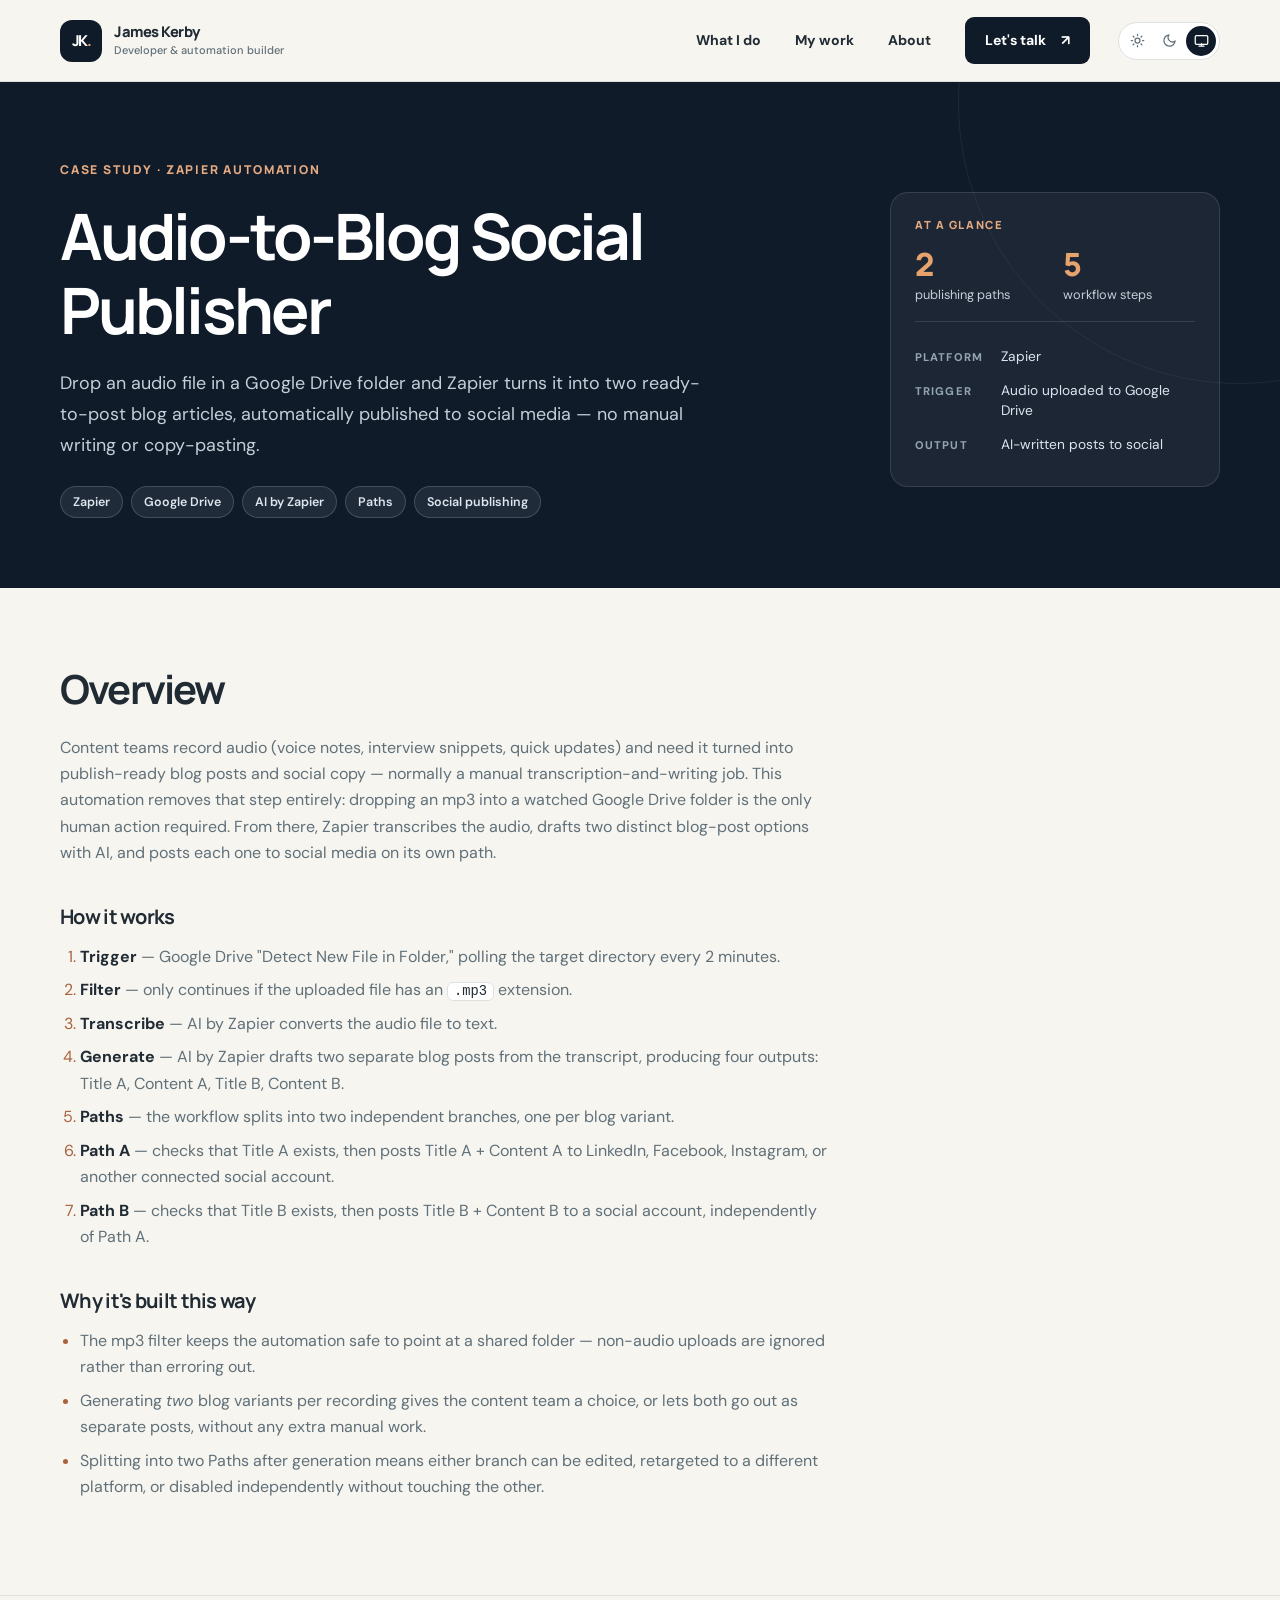
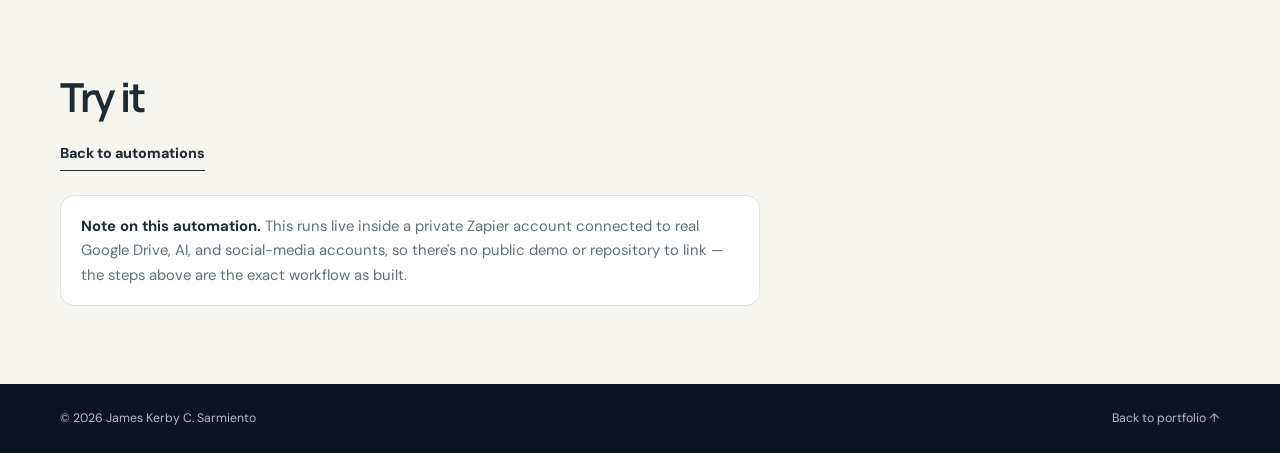
==== projects/auto-audioblog.html @ eb020fe8 "Add trust signals, workflow chains, and switchable dashboard layout Hero gets an availability badge," ====
<!DOCTYPE html>
<html lang="en">
<head>
<meta charset="UTF-8">
<script>(function(){try{var t=localStorage.getItem('portfolio-theme');if(t!=='light'&&t!=='dark')t='system';document.documentElement.setAttribute('data-theme',t);}catch(e){document.documentElement.setAttribute('data-theme','system');}})();</script>
<meta name="theme-color" content="#101b2a">
<meta name="viewport" content="width=device-width, initial-scale=1">
<title>Audio-to-Blog Social Publisher — Case Study — James Kerby C. Sarmiento</title>
<meta name="description" content="A Zapier automation that transcribes an uploaded audio file, generates two AI blog posts, and auto-publishes each to social media.">
<link rel="icon" href="../assets/img/favicon.svg" type="image/svg+xml">
<link rel="preconnect" href="https://fonts.googleapis.com">
<link href="https://fonts.googleapis.com/css2?family=DM+Sans:wght@400;500;600;700&family=Manrope:wght@400;500;600;700;800&display=swap" rel="stylesheet">
<link rel="stylesheet" href="../css/home.css">
<link rel="stylesheet" href="../css/case-study.css">
<script src="../js/portfolio.js" defer></script>
</head>
<body class="case-study">

<a class="skip-link" href="#main">Skip to content</a>
<header class="site-header">
  <div class="container header-inner">
    <a class="brand" href="../index.html" aria-label="James Kerby Sarmiento, home"><span class="brand-mark">JK<span>.</span></span><span class="brand-name">James Kerby<small>Developer &amp; automation builder</small></span></a>
    <nav class="nav" id="nav" aria-label="Main navigation">
      <a href="../index.html#services">What I do</a><a href="../index.html#projects">My work</a><a href="../index.html#about">About</a>
      <a class="nav-cta" href="../index.html#contact">Let's talk <span aria-hidden="true">↗</span></a>
    </nav>
    <div class="theme-switch" role="group" aria-label="Color theme">
      <button type="button" class="theme-switch-btn" data-theme-btn="light" aria-pressed="false" aria-label="Light theme" title="Light"><svg viewBox="0 0 24 24" fill="none" stroke="currentColor" stroke-width="2" stroke-linecap="round"><circle cx="12" cy="12" r="4"/><path d="M12 2v2M12 20v2M4.93 4.93l1.41 1.41M17.66 17.66l1.41 1.41M2 12h2M20 12h2M4.93 19.07l1.41-1.41M17.66 6.34l1.41-1.41"/></svg></button>
      <button type="button" class="theme-switch-btn" data-theme-btn="dark" aria-pressed="false" aria-label="Dark theme" title="Dark"><svg viewBox="0 0 24 24" fill="none" stroke="currentColor" stroke-width="2" stroke-linecap="round" stroke-linejoin="round"><path d="M21 12.79A9 9 0 1 1 11.21 3 7 7 0 0 0 21 12.79z"/></svg></button>
      <button type="button" class="theme-switch-btn" data-theme-btn="system" aria-pressed="true" aria-label="Match system theme" title="System"><svg viewBox="0 0 24 24" fill="none" stroke="currentColor" stroke-width="2" stroke-linecap="round" stroke-linejoin="round"><rect x="2" y="4" width="20" height="14" rx="2"/><path d="M8 21h8M12 17v4"/></svg></button>
    </div>
    <button class="nav-toggle" type="button" aria-label="Open menu" aria-expanded="false" aria-controls="nav"><span></span><span></span><span></span></button>
  </div>
</header>

<main id="main">

  <div class="casestudy-band">
    <div class="container band-grid">
      <div class="band-copy">
        <p class="eyebrow">Case study · Zapier automation</p>
        <h1>Audio-to-Blog Social Publisher</h1>
        <p class="lead">Drop an audio file in a Google Drive folder and Zapier turns it into two ready-to-post blog articles, automatically published to social media — no manual writing or copy-pasting.</p>
        <div class="chip-row">
          <span class="chip">Zapier</span><span class="chip">Google Drive</span>
          <span class="chip">AI by Zapier</span><span class="chip">Paths</span>
          <span class="chip">Social publishing</span>
        </div>
      </div>
      <aside class="glance" aria-label="At a glance"><p class="glance-label">At a glance</p><dl class="glance-stats"><div><dt>2</dt><dd>publishing paths</dd></div><div><dt>5</dt><dd>workflow steps</dd></div></dl><ul class="glance-rows"><li><span>Platform</span>Zapier</li><li><span>Trigger</span>Audio uploaded to Google Drive</li><li><span>Output</span>AI-written posts to social</li></ul></aside>
    </div>
  </div>

  <section class="section">
    <div class="container prose" data-reveal>
      <h2>Overview</h2>
      <p>
        Content teams record audio (voice notes, interview snippets, quick
        updates) and need it turned into publish-ready blog posts and social
        copy — normally a manual transcription-and-writing job. This
        automation removes that step entirely: dropping an mp3 into a
        watched Google Drive folder is the only human action required. From
        there, Zapier transcribes the audio, drafts two distinct blog-post
        options with AI, and posts each one to social media on its own path.
      </p>

      <h3>How it works</h3>
      <ol>
        <li><strong>Trigger</strong> — Google Drive "Detect New File in Folder," polling the target directory every 2 minutes.</li>
        <li><strong>Filter</strong> — only continues if the uploaded file has an <code>.mp3</code> extension.</li>
        <li><strong>Transcribe</strong> — AI by Zapier converts the audio file to text.</li>
        <li><strong>Generate</strong> — AI by Zapier drafts two separate blog posts from the transcript, producing four outputs: Title&nbsp;A, Content&nbsp;A, Title&nbsp;B, Content&nbsp;B.</li>
        <li><strong>Paths</strong> — the workflow splits into two independent branches, one per blog variant.</li>
        <li><strong>Path A</strong> — checks that Title&nbsp;A exists, then posts Title&nbsp;A + Content&nbsp;A to LinkedIn, Facebook, Instagram, or another connected social account.</li>
        <li><strong>Path B</strong> — checks that Title&nbsp;B exists, then posts Title&nbsp;B + Content&nbsp;B to a social account, independently of Path A.</li>
      </ol>

      <h3>Why it's built this way</h3>
      <ul>
        <li>The mp3 filter keeps the automation safe to point at a shared folder — non-audio uploads are ignored rather than erroring out.</li>
        <li>Generating <em>two</em> blog variants per recording gives the content team a choice, or lets both go out as separate posts, without any extra manual work.</li>
        <li>Splitting into two Paths after generation means either branch can be edited, retargeted to a different platform, or disabled independently without touching the other.</li>
      </ul>
    </div>
  </section>

  <section class="section">
    <div class="container prose" data-reveal>
      <h2>Try it</h2>
      <div class="btn-row">
        <a class="text-link" href="../index.html#automations">Back to automations</a>
      </div>
      <div class="note note--plain">
        <strong>Note on this automation.</strong> This runs live inside a private
        Zapier account connected to real Google Drive, AI, and social-media
        accounts, so there's no public demo or repository to link — the steps
        above are the exact workflow as built.
      </div>
    </div>
  </section>

</main>

<footer class="site-footer"><div class="container footer-inner"><span>© <span id="year">2026</span> James Kerby C. Sarmiento</span><a href="../index.html">Back to portfolio ↑</a></div></footer>

</body>
</html>
---- css/home.css ----
:root{--navy:#101b2a;--navy2:#1b3046;--orange:#e7a36d;--orange2:#f2b688;--radius:18px;--max:1160px;
--bg:#f7f5f0;--surface:#fff;--surface-2:#fbfaf7;--band:#eeeae3;--text:#202b34;--muted:#607078;--proof:#364957;--line:#dde1df;--line-2:#d0d4d1;--accent-ink:#a8623e;--icon-bg:#f5e5d7;--media-bg:#e8ecee;
--header-bg:rgba(247,245,240,.96);--header-line:rgba(16,27,42,.1);--mark-bg:var(--navy);--cta-bg:var(--navy);--cta-fg:#fff;--cta-hover:var(--navy2);
--hero-bg:var(--navy);--contact-bg:var(--navy);--footer-bg:#0b1521;--frame-bg:#f9f8f5;--frame-text:#52616a;--frame-link:#243242;--shadow:rgba(13,30,46,.025)}
:root[data-theme="dark"]{--bg:#0d1621;--surface:#152130;--surface-2:#131e2c;--band:#101a27;--text:#e5eaee;--muted:#9aa8b3;--proof:#c2ccd4;--line:#243345;--line-2:#2c3c4e;--accent-ink:#e7a36d;--icon-bg:rgba(231,163,109,.14);--media-bg:#1c2a3a;
--header-bg:rgba(13,22,33,.92);--header-line:rgba(255,255,255,.08);--mark-bg:#1f3149;--cta-bg:var(--orange);--cta-fg:#162131;--cta-hover:var(--orange2);
--hero-bg:#0a121c;--contact-bg:#0a121c;--footer-bg:#060c14;--frame-bg:#152130;--frame-text:#9aa8b3;--frame-link:#e5eaee;--shadow:rgba(0,0,0,.2)}
@media(prefers-color-scheme:dark){:root[data-theme="system"]{--bg:#0d1621;--surface:#152130;--surface-2:#131e2c;--band:#101a27;--text:#e5eaee;--muted:#9aa8b3;--proof:#c2ccd4;--line:#243345;--line-2:#2c3c4e;--accent-ink:#e7a36d;--icon-bg:rgba(231,163,109,.14);--media-bg:#1c2a3a;
--header-bg:rgba(13,22,33,.92);--header-line:rgba(255,255,255,.08);--mark-bg:#1f3149;--cta-bg:var(--orange);--cta-fg:#162131;--cta-hover:var(--orange2);
--hero-bg:#0a121c;--contact-bg:#0a121c;--footer-bg:#060c14;--frame-bg:#152130;--frame-text:#9aa8b3;--frame-link:#e5eaee;--shadow:rgba(0,0,0,.2)}}
*{box-sizing:border-box}html{scroll-behavior:smooth}body{margin:0;color:var(--text);background:var(--bg);font:16px/1.65 "DM Sans",system-ui,sans-serif}a{color:inherit;text-decoration:none}img{display:block;max-width:100%}button{font:inherit}h1,h2,h3,p{margin-top:0}h1,h2,h3{font-family:Manrope,system-ui,sans-serif;line-height:1.16;letter-spacing:-.045em}h2{font-size:clamp(2.1rem,4vw,3.45rem);margin-bottom:0}h3{font-size:1.35rem;letter-spacing:-.035em}a:focus-visible,button:focus-visible{outline:3px solid var(--orange);outline-offset:4px}.container{width:min(calc(100% - 48px),var(--max));margin-inline:auto}.skip-link{position:absolute;left:12px;top:-70px;background:#fff;color:#101b2a;padding:10px;z-index:100}.skip-link:focus{top:12px}.section{padding:110px 0;scroll-margin-top:100px}.eyebrow{color:var(--accent-ink);font-size:.76rem;font-weight:800;letter-spacing:.15em;text-transform:uppercase;margin-bottom:19px;font-family:Manrope,sans-serif}
.site-header{height:82px;position:sticky;top:0;z-index:20;background:var(--header-bg);border-bottom:1px solid var(--header-line);backdrop-filter:blur(14px)}.header-inner{height:100%;display:flex;align-items:center;gap:28px}.brand{display:flex;align-items:center;gap:12px;min-width:0;margin-right:auto}.brand-mark{flex:none;width:42px;height:42px;border-radius:12px;background:var(--mark-bg);color:#fff;display:flex;align-items:center;justify-content:center;font:800 15px Manrope,sans-serif;letter-spacing:-.09em;white-space:nowrap}.brand-mark span{color:var(--orange)}.brand-name{font:800 .92rem/1.15 Manrope,sans-serif;letter-spacing:-.03em}.brand-name small{display:block;color:var(--muted);font:500 .69rem/1.5 "DM Sans",sans-serif;letter-spacing:0;margin-top:2px}.nav{display:flex;align-items:center;gap:34px}.nav>a{font-size:.88rem;font-weight:700}.nav>a:not(.nav-cta):hover,.nav>a[aria-current="true"]:not(.nav-cta){color:var(--accent-ink)}.nav-cta{background:var(--cta-bg);color:var(--cta-fg);padding:12px 20px;border-radius:9px}.nav-cta:hover{background:var(--cta-hover)}.nav-cta span{margin-left:12px}.nav-toggle{display:none;background:none;border:0;padding:10px;cursor:pointer}.nav-toggle span{display:block;width:23px;height:2px;background:var(--text);margin:5px 0;border-radius:5px}
.theme-switch,.layout-switch{flex:none;display:inline-flex;gap:2px;padding:3px;border:1px solid var(--line);border-radius:999px;background:var(--surface)}.theme-switch-btn,.layout-switch-btn{display:grid;place-items:center;width:30px;height:30px;border:0;border-radius:999px;background:transparent;color:var(--muted);cursor:pointer;transition:background .16s,color .16s}.theme-switch-btn svg,.layout-switch-btn svg{width:15px;height:15px}.theme-switch-btn:hover,.layout-switch-btn:hover{color:var(--text)}.theme-switch-btn[aria-pressed="true"],.layout-switch-btn[aria-pressed="true"]{background:var(--cta-bg);color:var(--cta-fg)}.header-inner .layout-switch{margin-left:-18px}
.visually-hidden{position:absolute!important;width:1px;height:1px;padding:0;margin:-1px;overflow:hidden;clip:rect(0,0,0,0);white-space:nowrap;border:0}
.hero{background:var(--hero-bg);color:#fff;overflow:hidden;scroll-margin-top:82px;position:relative}.hero:before{content:"";position:absolute;width:650px;height:650px;border:1px solid rgba(255,255,255,.06);border-radius:50%;right:-300px;top:-260px;pointer-events:none}.hero-grid{display:grid;grid-template-columns:1.04fr .96fr;gap:7%;align-items:center;min-height:620px;padding-block:82px 72px}.hero .eyebrow{color:#e5aa80}.eyebrow-dot,.live-dot{display:inline-block;width:8px;height:8px;border-radius:50%;background:var(--orange);margin-right:9px}.hero h1{font-size:clamp(2.8rem,5.2vw,5.1rem);max-width:690px;margin-bottom:26px}.hero h1 em{font-style:normal;color:var(--orange)}.hero-lead{color:#c4cfd7;font-size:1.12rem;max-width:550px;line-height:1.75}.hero-actions{display:flex;align-items:center;gap:26px;flex-wrap:wrap;margin:30px 0 24px}.button{display:inline-flex;align-items:center;justify-content:center;gap:22px;padding:14px 20px;border-radius:9px;font-weight:800;font-size:.9rem;line-height:1.3;font-family:Manrope,sans-serif;transition:transform .2s,background .2s}.button:hover{transform:translateY(-2px)}.button-primary{background:var(--orange);color:#162131}.button-primary:hover{background:var(--orange2)}.button-dark{background:var(--cta-bg);color:var(--cta-fg)}.button-dark:hover{background:var(--cta-hover)}.text-link{display:inline-flex;align-items:center;gap:10px;font-weight:800;font-size:.9rem;border-bottom:1px solid currentColor;padding-bottom:4px}.text-link:hover{color:var(--accent-ink)}.text-link-light{color:#fff}.text-link-light:hover{color:var(--orange)}.hero-note{font-size:.78rem;color:#aebbc6;margin-bottom:0}.hero-visual{position:relative;transform:rotate(1deg);background:var(--frame-bg);padding:13px;border-radius:20px;box-shadow:0 40px 75px rgba(0,0,0,.26)}.visual-label{color:var(--frame-text);font-size:.78rem;font-weight:700;padding:9px 10px 17px}.live-dot{background:#4ba387;margin-right:6px}.preview-frame{border-radius:10px;overflow:hidden;aspect-ratio:1.52;background:var(--media-bg)}.preview-frame img{width:100%;height:100%;object-fit:cover}.preview-link{color:var(--frame-link);display:flex;justify-content:space-between;align-items:center;font-size:.83rem;font-weight:800;padding:16px 10px 5px}.preview-link:hover{color:var(--accent-ink)}.hero-bottom{border-top:1px solid rgba(255,255,255,.12);display:flex;justify-content:space-between;padding-block:18px 22px;color:#aab8c4;font-size:.76rem}
.section-heading{display:flex;justify-content:space-between;align-items:end;gap:45px;margin-bottom:42px}.section-heading h2{max-width:630px}.section-heading>p{max-width:360px;color:var(--muted);margin:0}.service-grid{display:grid;grid-template-columns:repeat(3,1fr);gap:17px}.service-card{background:var(--surface);border:1px solid var(--line);border-radius:var(--radius);padding:35px 30px;display:flex;flex-direction:column;min-height:315px;box-shadow:0 14px 28px var(--shadow)}.service-icon{width:46px;height:46px;background:var(--icon-bg);color:var(--accent-ink);border-radius:11px;display:grid;place-items:center;font-size:1.6rem;line-height:1;margin-bottom:30px}.service-card h3{margin-bottom:13px}.service-card p{color:var(--muted);font-size:.94rem;margin-bottom:30px}.service-card a{font-weight:800;font-size:.84rem;margin-top:auto}.service-card a:hover{color:var(--accent-ink)}.service-card a span{margin-left:10px}
.work-section{background:var(--surface)}.project-grid{display:grid;grid-template-columns:repeat(2,1fr);gap:24px}.project-card{background:var(--surface-2);border:1px solid var(--line);border-radius:var(--radius);overflow:hidden}.project-image{display:block;height:265px;background:var(--media-bg);overflow:hidden}.project-image img{width:100%;height:100%;object-fit:cover;transition:transform .3s}.project-image:hover img{transform:scale(1.025)}.project-content{padding:30px}.project-type{font-size:.7rem;letter-spacing:.13em;font-weight:800;color:var(--accent-ink)}.project-card h3{font-size:1.75rem;margin:10px 0 13px}.project-card p{color:var(--muted);font-size:.96rem}.project-card .project-proof{border-top:1px solid var(--line);padding-top:17px;color:var(--proof);margin-bottom:25px}.project-actions{display:flex;align-items:center;gap:23px;flex-wrap:wrap}.work-disclosure{color:var(--muted);font-size:.78rem;max-width:760px;margin:25px 0 0}
.automation-section{background:var(--band)}.automation-layout{display:grid;grid-template-columns:.85fr 1.15fr;gap:10%}.automation-intro>p:not(.eyebrow){color:var(--muted);max-width:410px;margin:22px 0}.automation-list{border-top:1px solid var(--line-2)}.automation-list a{display:grid;grid-template-columns:42px 1fr 20px;gap:15px;align-items:start;border-bottom:1px solid var(--line-2);padding:27px 2px;transition:padding .2s}.automation-list a:hover{padding-left:9px}.automation-number{font-size:.74rem;color:var(--accent-ink);font-weight:800;padding-top:5px}.automation-list strong{display:block;font:800 1.12rem Manrope,sans-serif}.automation-list small{display:block;color:var(--muted);font-size:.87rem;margin-top:4px}
.about-grid{display:grid;grid-template-columns:360px 1fr;align-items:center;gap:11%}.about-photo{border-radius:var(--radius);height:405px;overflow:hidden;background:var(--media-bg)}.about-photo img{width:100%;height:100%;object-fit:cover}.about-copy h2{margin-bottom:25px}.about-copy>p:not(.eyebrow){max-width:600px;color:var(--muted)}.about-links{display:flex;gap:23px;flex-wrap:wrap;margin-top:28px}
.contact-section{background:var(--contact-bg);color:#fff;padding:95px 0;scroll-margin-top:82px}.contact-grid{display:grid;grid-template-columns:1fr 435px;gap:11%;align-items:center}.contact-section .eyebrow{color:var(--orange)}.contact-section h2{font-size:clamp(2.2rem,4vw,3.55rem)}.contact-grid>div>p:not(.eyebrow){color:#c4cfd7;max-width:490px;margin-top:23px}.contact-card{border-radius:var(--radius);background:var(--surface);color:var(--text);padding:33px;display:flex;flex-direction:column;align-items:start}.contact-card-label{font-size:.7rem;color:var(--accent-ink);letter-spacing:.12em;font-weight:800;margin-bottom:21px}.contact-email{font-size:.85rem;color:var(--muted);word-break:break-word;margin-top:16px;text-decoration:underline;text-underline-offset:3px}.contact-card>p{font-size:.86rem;color:var(--muted);margin:25px 0 0}.contact-divider{height:1px;background:var(--line);width:100%;margin:24px 0}.contact-link{font-size:.88rem;font-weight:800}.contact-link:hover{color:var(--accent-ink)}.contact-link span{margin-left:8px}.site-footer{background:var(--footer-bg);color:#b1bdc7;padding:24px 0}.footer-inner{display:flex;justify-content:space-between;gap:20px;font-size:.77rem}.site-footer a:hover{color:#fff}
.availability{display:inline-flex;align-items:center;gap:8px;padding:6px 13px;border-radius:999px;font-size:.78rem;font-weight:700;line-height:1.3;margin:0 0 22px;background:rgba(75,163,135,.12);border:1px solid rgba(75,163,135,.35);color:var(--text)}.availability .live-dot{margin:0;flex:none}.hero .availability{color:#bfe8d8}.availability-sm{font-size:.72rem;padding:4px 10px;margin:0}
.hero-grid{padding-bottom:118px}.hero-stats{position:absolute;left:-30px;bottom:-62px;transform:rotate(-1deg);display:grid;grid-template-columns:repeat(3,auto);gap:26px;margin:0;padding:15px 22px;background:var(--surface);color:var(--text);border:1px solid var(--line);border-radius:14px;box-shadow:0 22px 40px rgba(0,0,0,.25)}.hero-stats dt{font:800 1.6rem/1 Manrope,sans-serif;color:var(--accent-ink);letter-spacing:-.04em}.hero-stats dd{margin:6px 0 0;font-size:.74rem;color:var(--muted);line-height:1.3}
.tag-row{display:flex;flex-wrap:wrap;gap:6px;list-style:none;padding:0;margin:0 0 18px}.tag{font-size:.72rem;font-weight:700;line-height:1.5;padding:3px 10px;border-radius:999px;background:var(--icon-bg);color:var(--accent-ink);border:1px solid color-mix(in srgb,var(--orange) 25%,transparent)}.project-card .project-proof strong{color:var(--accent-ink);font:800 1.05rem Manrope,sans-serif}
.flow{display:flex;flex-wrap:wrap;align-items:center;gap:8px 0;list-style:none;padding:0;margin:14px 0 12px}.flow li{font-size:.75rem;font-weight:700;line-height:1.4;padding:4px 10px;border-radius:7px;background:var(--surface);border:1px solid var(--line-2);color:var(--text)}.flow li+li{margin-left:24px;position:relative}.flow li+li:before{content:"→";position:absolute;left:-18px;color:var(--accent-ink)}.automation-list .tag-row{margin:0}
.overview-section{padding:64px 0 0}.tools-strip{display:flex;align-items:center;gap:22px;padding:14px 18px;border:1px solid var(--line);border-radius:var(--radius);background:var(--surface);margin-bottom:16px;box-shadow:0 14px 28px var(--shadow)}.tools-label{flex:none;font:800 .9rem/1.2 Manrope,sans-serif;letter-spacing:-.02em;padding-right:22px;border-right:1px solid var(--line)}.tools-label small{display:block;font-size:.64rem;letter-spacing:.14em;text-transform:uppercase;color:var(--accent-ink);margin-bottom:4px}.tools-list{display:flex;flex-wrap:wrap;gap:8px;list-style:none;margin:0;padding:0}.tools-list li{font-size:.8rem;font-weight:700;padding:5px 12px;border-radius:9px;background:var(--surface-2);border:1px solid var(--line)}
.bento{display:grid;grid-template-columns:repeat(3,1fr);gap:16px}.bento-tile{display:flex;flex-direction:column;gap:16px;min-width:0;padding:22px;background:var(--surface);border:1px solid var(--line);border-radius:var(--radius);box-shadow:0 14px 28px var(--shadow);transition:transform .2s,border-color .2s}.bento-tile:hover{transform:translateY(-2px);border-color:var(--line-2)}.bento-work{grid-column:span 2}.bento-head{display:flex;gap:13px;align-items:flex-start}.bento-icon{flex:none;width:38px;height:38px;border-radius:10px;background:var(--orange);color:#162131;display:grid;place-items:center;font-size:1.1rem;line-height:1}.bento-head strong{display:block;font:800 1.08rem Manrope,sans-serif;letter-spacing:-.03em}.bento-head small{display:block;color:var(--muted);font-size:.84rem;line-height:1.45;margin-top:2px}.bento-thumbs{display:grid;grid-template-columns:1fr 1fr;gap:10px}.bento-thumbs img{width:100%;aspect-ratio:1.6;object-fit:cover;border-radius:10px;border:1px solid var(--line);background:var(--media-bg)}.bento-meta{margin-top:auto;font-size:.82rem;font-weight:700;color:var(--muted)}.bento-meta b{color:var(--accent-ink);font:800 1.1rem Manrope,sans-serif;margin-right:3px}.bento .flow{margin:0}.bento .flow li{background:var(--surface-2)}.bento-list{list-style:none;counter-reset:b;padding:0;margin:0}.bento-list li{counter-increment:b;display:flex;gap:10px;padding:8px 0;border-top:1px solid var(--line);font-size:.86rem;font-weight:700}.bento-list li:before{content:"0" counter(b);color:var(--accent-ink);font-size:.72rem;padding-top:2px}.bento-person{margin-top:auto;display:flex;align-items:center;gap:12px}.bento-person img{width:56px;height:56px;border-radius:50%;object-fit:cover;background:var(--media-bg)}.bento-person strong{display:block;font:800 .95rem Manrope,sans-serif}.bento-person small{color:var(--muted);font-size:.8rem}.bento-contact-row{margin-top:auto;display:flex;flex-direction:column;align-items:flex-start;gap:14px}
.sidebar{display:none}.sidebar-profile{display:flex;flex-direction:column;align-items:center;text-align:center;gap:3px}.sidebar-profile img{width:88px;height:88px;border-radius:50%;object-fit:cover;background:var(--media-bg);margin-bottom:10px;border:3px solid var(--surface);box-shadow:0 8px 20px var(--shadow)}.sidebar-profile strong{font:800 1rem/1.25 Manrope,sans-serif;letter-spacing:-.03em}.sidebar-profile>span:not(.availability){font-size:.78rem;color:var(--muted)}.sidebar-profile .availability{margin-top:10px}.sidebar-social{display:flex;justify-content:center;gap:8px;margin:18px 0 14px;padding-bottom:18px;border-bottom:1px solid var(--line)}.sidebar-social a{width:36px;height:36px;display:grid;place-items:center;border-radius:50%;border:1px solid var(--line);background:var(--surface);color:var(--text);transition:color .16s}.sidebar-social a:hover{color:var(--accent-ink)}.sidebar-social svg{width:16px;height:16px}.sidebar-nav{display:flex;flex-direction:column;gap:2px}.sidebar-nav a{display:flex;align-items:center;gap:12px;padding:10px 12px;border-radius:10px;font-size:.9rem;font-weight:700;color:var(--muted);transition:background .16s,color .16s}.sidebar-nav svg{width:18px;height:18px;flex:none}.sidebar-nav a:hover{color:var(--text);background:var(--surface)}.sidebar-nav a[aria-current="true"]{background:var(--surface);color:var(--text);box-shadow:inset 3px 0 0 var(--orange)}.sidebar-foot{margin-top:auto;padding-top:18px;display:flex;justify-content:space-between;gap:8px;border-top:1px solid var(--line)}
@media(min-width:861px){:root[data-layout="dashboard"] .site-header{display:none}:root[data-layout="dashboard"] .sidebar{display:flex;flex-direction:column;position:fixed;inset:0 auto 0 0;width:272px;padding:28px 20px 20px;background:var(--bg);border-right:1px solid var(--line);overflow-y:auto;z-index:20}:root[data-layout="dashboard"] main,:root[data-layout="dashboard"] .site-footer{margin-left:272px}:root[data-layout="dashboard"] .container{width:min(calc(100% - 64px),var(--max))}
:root[data-layout="dashboard"] .hero{background:var(--bg);color:var(--text)}:root[data-layout="dashboard"] .hero:before,:root[data-layout="dashboard"] .hero-bottom{display:none}:root[data-layout="dashboard"] .hero-grid{grid-template-columns:1fr;gap:28px;min-height:0;padding-block:52px 0}:root[data-layout="dashboard"] .hero h1{font-size:clamp(2.4rem,4vw,3.7rem);max-width:820px;margin-bottom:18px}:root[data-layout="dashboard"] .hero .eyebrow{color:var(--accent-ink)}:root[data-layout="dashboard"] .hero .availability{color:var(--text)}:root[data-layout="dashboard"] .hero-lead{color:var(--muted);max-width:640px}:root[data-layout="dashboard"] .text-link-light{color:var(--text)}:root[data-layout="dashboard"] .text-link-light:hover{color:var(--accent-ink)}:root[data-layout="dashboard"] .hero-note{color:var(--muted)}:root[data-layout="dashboard"] .hero-actions{margin-bottom:16px}
:root[data-layout="dashboard"] .hero-visual{transform:none;background:none;padding:0;box-shadow:none;border-radius:0}:root[data-layout="dashboard"] .hero-visual>:not(.hero-stats){display:none}:root[data-layout="dashboard"] .hero-stats{position:static;transform:none;box-shadow:0 14px 28px var(--shadow);display:inline-grid}:root[data-layout="dashboard"] .overview-section{padding-top:36px}
:root[data-layout="dashboard"] .section,:root[data-layout="dashboard"] .hero,:root[data-layout="dashboard"] .contact-section{scroll-margin-top:24px}}
.calendly-block{margin-top:70px}.calendly-label{color:#c4cfd7;font-size:.95rem;margin-bottom:18px}.calendly-label strong{color:#fff;font-family:Manrope,sans-serif}.calendly-embed{border-radius:var(--radius);overflow:hidden;background:var(--surface)}
/* Calendly's data-resize reports a ~2px height here, so size the frame per breakpoint
   (tall enough that its stacked layout doesn't scroll inside the frame). */
.calendly-inline-widget{height:700px}
/* Calendly's free plan ignores colour params, so dark mode inverts the iframe
   (hue-rotate keeps its blue accents blue). */
.calendly-embed iframe{transition:filter .2s ease}:root[data-theme="dark"] .calendly-embed iframe{filter:invert(.9) hue-rotate(180deg)}@media(prefers-color-scheme:dark){:root[data-theme="system"] .calendly-embed iframe{filter:invert(.9) hue-rotate(180deg)}}
@media(max-width:1110px){.calendly-inline-widget{height:940px}}
@media(max-width:940px){.bento{grid-template-columns:repeat(2,1fr)}.nav{gap:20px}.hero-grid{gap:5%}.hero h1{font-size:clamp(2.6rem,5vw,4rem)}.about-grid{grid-template-columns:280px 1fr;gap:7%}.contact-grid{grid-template-columns:1fr 380px;gap:6%}}
@media(max-width:860px){.layout-switch{display:none}.header-inner{gap:14px}.site-header{height:70px}.nav-toggle{display:block}.nav{position:absolute;top:70px;left:0;right:0;background:var(--bg);padding:14px 24px 24px;flex-direction:column;align-items:stretch;gap:0;box-shadow:0 18px 25px rgba(0,0,0,.12);display:none}.nav.open{display:flex}.nav>a{padding:12px 0}.nav .nav-cta{text-align:center;margin-top:9px}.hero,.contact-section{scroll-margin-top:70px}.section{scroll-margin-top:70px}}
@media(max-width:760px){.hero-stats{position:static;transform:none;box-shadow:none;margin-top:10px;gap:18px}.bento{grid-template-columns:1fr}.bento-work{grid-column:auto}.tools-strip{flex-direction:column;align-items:flex-start;gap:12px}.tools-label{padding:0;border:0}.overview-section{padding-top:48px}.hero-grid,.automation-layout,.about-grid,.contact-grid{grid-template-columns:1fr}.hero-grid{padding:72px 0 55px;gap:44px}.hero-visual{max-width:570px}.hero h1{font-size:clamp(2.8rem,9vw,4.5rem)}.section{padding:75px 0}.section-heading{display:block}.section-heading>p{margin-top:18px}.service-grid{grid-template-columns:1fr}.service-card{min-height:0}.project-grid{grid-template-columns:1fr}.automation-layout{gap:35px}.about-photo{height:300px;width:280px}.contact-grid{gap:35px}.contact-card{max-width:480px}.calendly-block{margin-top:55px}.calendly-inline-widget{height:900px}}
@media(max-width:480px){.hero-stats{gap:12px;padding:13px 15px}.hero-stats dt{font-size:1.3rem}.bento-tile{padding:18px}.container{width:min(calc(100% - 32px),var(--max))}.brand-name small{display:none}.hero-grid{padding-top:58px}.hero-bottom span:last-child{display:none}.hero h1{font-size:2.7rem}.hero-actions{align-items:start;flex-direction:column;gap:22px}.project-image{height:200px}.project-content{padding:23px}.project-actions{align-items:start;flex-direction:column;gap:19px}.section{padding:65px 0}.contact-section{padding:70px 0}.contact-card{padding:25px}.footer-inner{flex-direction:column;gap:8px}}
@media(max-width:360px){.brand-name{display:none}}
@media(prefers-reduced-motion:reduce){html{scroll-behavior:auto}*,*:before,*:after{transition-duration:.001ms!important;animation-duration:.001ms!important}}
---- css/case-study.css ----
/* Case-study pages — layered on css/home.css (tokens, header, footer, buttons, themes). */
.case-study .section{padding:78px 0}.case-study .section+.section{border-top:1px solid var(--line)}
.casestudy-band{background:var(--hero-bg);color:#fff;padding:78px 0 70px;position:relative;overflow:hidden}.casestudy-band:before{content:"";position:absolute;width:560px;height:560px;border:1px solid rgba(255,255,255,.06);border-radius:50%;right:-240px;top:-260px;pointer-events:none}.casestudy-band .eyebrow{color:#e5aa80}.casestudy-band h1{font-size:clamp(2.5rem,5vw,4.2rem);margin-bottom:20px}.casestudy-band .lead{color:#c4cfd7;font-size:1.12rem;line-height:1.75;max-width:660px}
.band-grid{display:grid;grid-template-columns:minmax(0,1fr) 330px;gap:56px;align-items:center;position:relative}
.glance{border-radius:var(--radius);background:rgba(255,255,255,.05);border:1px solid rgba(255,255,255,.12);padding:24px;color:#dde5ee}.glance-label{font:800 .7rem Manrope,sans-serif;letter-spacing:.14em;text-transform:uppercase;color:#e5aa80;margin-bottom:16px}.glance-stats{display:grid;grid-template-columns:repeat(2,1fr);gap:16px;margin:0 0 18px;padding-bottom:18px;border-bottom:1px solid rgba(255,255,255,.12)}.glance-stats dt{font:800 2rem/1 Manrope,sans-serif;letter-spacing:-.04em;color:var(--orange)}.glance-stats dd{margin:6px 0 0;font-size:.8rem;line-height:1.35;color:#c4cfd7}.glance-rows{list-style:none;margin:0;padding:0}.glance-rows li{display:grid;grid-template-columns:76px 1fr;gap:10px;padding:7px 0;font-size:.86rem;line-height:1.45}.glance-rows span{font-size:.7rem;font-weight:800;letter-spacing:.1em;text-transform:uppercase;color:#93a3b1;padding-top:2px}
.chip-row{display:flex;flex-wrap:wrap;gap:8px;margin-top:24px}.chip{font-size:.78rem;font-weight:600;padding:5px 12px;border-radius:999px;background:rgba(255,255,255,.07);border:1px solid rgba(255,255,255,.16);color:#dde5ee}.band-actions{margin-top:30px}
.lead{color:var(--muted);font-size:1.1rem;max-width:62ch}.prose{max-width:70ch}.container.prose{max-width:none}.container.prose>*{max-width:70ch}.prose h2{margin-bottom:22px;font-size:clamp(1.8rem,3.4vw,2.5rem)}.prose h3{margin:1.9em 0 .6em;font-size:1.25rem}.prose p,.prose li{color:var(--muted)}.prose strong{color:var(--text)}.prose ul,.prose ol{padding-left:1.25em}.prose li{margin:.45em 0}.prose li::marker{color:var(--accent-ink)}
.prose code,.accounts code{font:.86em ui-monospace,SFMono-Regular,Menlo,Consolas,monospace;background:var(--surface);border:1px solid var(--line);border-radius:6px;padding:1px 6px;color:var(--text);overflow-wrap:anywhere}
.btn-row{display:flex;flex-wrap:wrap;align-items:center;gap:26px;margin:6px 0 4px}
.accounts{width:100%;border-collapse:collapse;margin:18px 0 22px;font-size:.92rem;background:var(--surface);border:1px solid var(--line);border-radius:12px;overflow:hidden}.accounts th,.accounts td{text-align:left;padding:11px 14px;border-bottom:1px solid var(--line)}.accounts tr:last-child td{border-bottom:0}.accounts th{font:800 .7rem Manrope,sans-serif;text-transform:uppercase;letter-spacing:.12em;color:var(--accent-ink);background:var(--surface-2)}.accounts td{color:var(--text)}
.note{border-radius:14px;padding:18px 20px;font-size:.93rem;margin-top:24px;background:var(--icon-bg);border:1px solid color-mix(in srgb,var(--orange) 35%,var(--line));color:var(--text)}.note--plain{background:var(--surface);border-color:var(--line);color:var(--muted)}.note strong{color:var(--text)}
.media-placeholder{border:1px dashed var(--line-2);border-radius:var(--radius);padding:44px 20px;text-align:center;color:var(--muted);font-size:.88rem;background:var(--surface);margin-top:24px}
.gallery{display:grid;grid-template-columns:repeat(auto-fit,minmax(280px,1fr));gap:18px;margin-top:26px}.gallery figure{margin:0;border:1px solid var(--line);border-radius:14px;overflow:hidden;background:var(--surface)}.gallery img,.gallery video{width:100%;display:block;background:var(--media-bg)}.gallery figcaption{padding:10px 14px;font-size:.84rem;color:var(--muted);border-top:1px solid var(--line)}
.video-wrap{border:1px solid var(--line);border-radius:var(--radius);overflow:hidden;background:#000;margin-top:22px}.video-wrap video{width:100%;display:block}
[data-reveal]{opacity:0;transform:translateY(14px)}[data-reveal].in{opacity:1;transform:none;transition:opacity .5s ease,transform .5s ease}
@media(max-width:860px){.band-grid{grid-template-columns:1fr;gap:34px}.glance{max-width:520px}}
@media(max-width:760px){.case-study .section{padding:60px 0}.casestudy-band{padding:60px 0 54px}.accounts{display:block;overflow-x:auto}}
@media(max-width:480px){.btn-row{flex-direction:column;align-items:start;gap:18px}}
@media(prefers-reduced-motion:reduce){[data-reveal]{opacity:1;transform:none}}
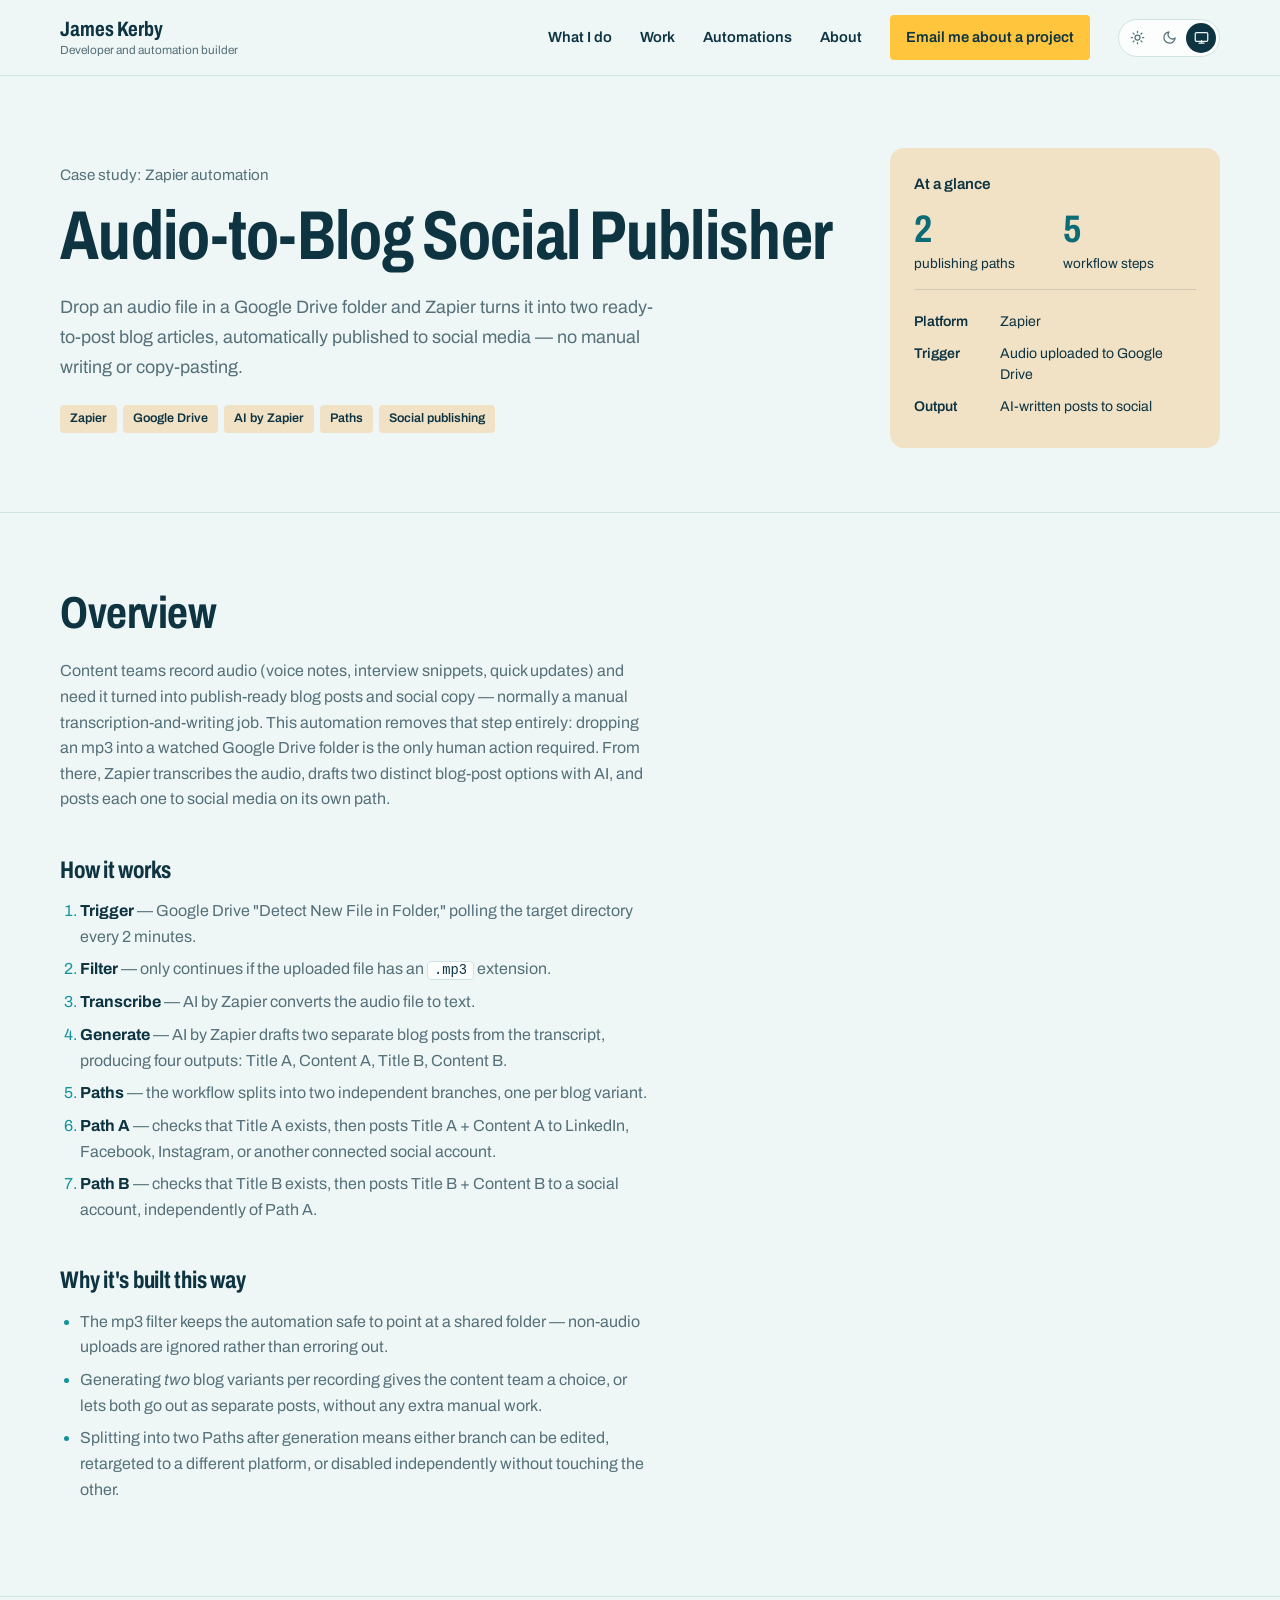
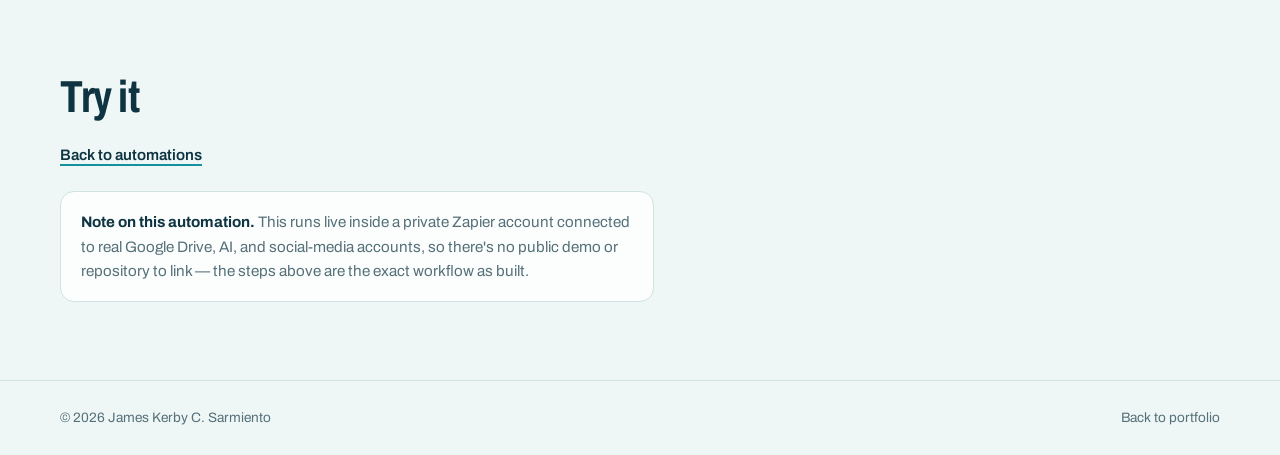
==== commit 84d89044: "Adopt the seafoam identity with replaying scroll effects - New palette, Archivo type, and hero routi" ====
--- a/projects/auto-audioblog.html
+++ b/projects/auto-audioblog.html
@@ -3,13 +3,14 @@
 <head>
 <meta charset="UTF-8">
 <script>(function(){try{var t=localStorage.getItem('portfolio-theme');if(t!=='light'&&t!=='dark')t='system';document.documentElement.setAttribute('data-theme',t);}catch(e){document.documentElement.setAttribute('data-theme','system');}})();</script>
-<meta name="theme-color" content="#101b2a">
+<meta name="theme-color" content="#EEF7F6">
 <meta name="viewport" content="width=device-width, initial-scale=1">
 <title>Audio-to-Blog Social Publisher — Case Study — James Kerby C. Sarmiento</title>
 <meta name="description" content="A Zapier automation that transcribes an uploaded audio file, generates two AI blog posts, and auto-publishes each to social media.">
 <link rel="icon" href="../assets/img/favicon.svg" type="image/svg+xml">
 <link rel="preconnect" href="https://fonts.googleapis.com">
-<link href="https://fonts.googleapis.com/css2?family=DM+Sans:wght@400;500;600;700&family=Manrope:wght@400;500;600;700;800&display=swap" rel="stylesheet">
+<link rel="preconnect" href="https://fonts.gstatic.com" crossorigin>
+<link href="https://fonts.googleapis.com/css2?family=Archivo:wdth,wght@62..125,400..800&display=swap" rel="stylesheet">
 <link rel="stylesheet" href="../css/home.css">
 <link rel="stylesheet" href="../css/case-study.css">
 <script src="../js/portfolio.js" defer></script>
@@ -19,10 +20,10 @@
 <a class="skip-link" href="#main">Skip to content</a>
 <header class="site-header">
   <div class="container header-inner">
-    <a class="brand" href="../index.html" aria-label="James Kerby Sarmiento, home"><span class="brand-mark">JK<span>.</span></span><span class="brand-name">James Kerby<small>Developer &amp; automation builder</small></span></a>
+    <a class="brand" href="../index.html" aria-label="James Kerby Sarmiento, home"><span class="brand-name">James Kerby<small>Developer and automation builder</small></span></a>
     <nav class="nav" id="nav" aria-label="Main navigation">
-      <a href="../index.html#services">What I do</a><a href="../index.html#projects">My work</a><a href="../index.html#about">About</a>
-      <a class="nav-cta" href="../index.html#contact">Let's talk <span aria-hidden="true">↗</span></a>
+      <a href="../index.html#services">What I do</a><a href="../index.html#projects">Work</a><a href="../index.html#automations">Automations</a><a href="../index.html#about">About</a>
+      <a class="nav-cta" href="mailto:james.sarmiento.1456@gmail.com?subject=Project%20inquiry">Email me about a project</a>
     </nav>
     <div class="theme-switch" role="group" aria-label="Color theme">
       <button type="button" class="theme-switch-btn" data-theme-btn="light" aria-pressed="false" aria-label="Light theme" title="Light"><svg viewBox="0 0 24 24" fill="none" stroke="currentColor" stroke-width="2" stroke-linecap="round"><circle cx="12" cy="12" r="4"/><path d="M12 2v2M12 20v2M4.93 4.93l1.41 1.41M17.66 17.66l1.41 1.41M2 12h2M20 12h2M4.93 19.07l1.41-1.41M17.66 6.34l1.41-1.41"/></svg></button>
@@ -38,7 +39,7 @@
   <div class="casestudy-band">
     <div class="container band-grid">
       <div class="band-copy">
-        <p class="eyebrow">Case study · Zapier automation</p>
+        <p class="eyebrow">Case study: Zapier automation</p>
         <h1>Audio-to-Blog Social Publisher</h1>
         <p class="lead">Drop an audio file in a Google Drive folder and Zapier turns it into two ready-to-post blog articles, automatically published to social media — no manual writing or copy-pasting.</p>
         <div class="chip-row">
@@ -101,7 +102,7 @@
 
 </main>
 
-<footer class="site-footer"><div class="container footer-inner"><span>© <span id="year">2026</span> James Kerby C. Sarmiento</span><a href="../index.html">Back to portfolio ↑</a></div></footer>
+<footer class="site-footer"><div class="container footer-inner"><span>© <span id="year">2026</span> James Kerby C. Sarmiento</span><a href="../index.html">Back to portfolio</a></div></footer>
 
 </body>
 </html>
--- a/css/home.css
+++ b/css/home.css
@@ -1,45 +1,81 @@
-:root{--navy:#101b2a;--navy2:#1b3046;--orange:#e7a36d;--orange2:#f2b688;--radius:18px;--max:1160px;
---bg:#f7f5f0;--surface:#fff;--surface-2:#fbfaf7;--band:#eeeae3;--text:#202b34;--muted:#607078;--proof:#364957;--line:#dde1df;--line-2:#d0d4d1;--accent-ink:#a8623e;--icon-bg:#f5e5d7;--media-bg:#e8ecee;
---header-bg:rgba(247,245,240,.96);--header-line:rgba(16,27,42,.1);--mark-bg:var(--navy);--cta-bg:var(--navy);--cta-fg:#fff;--cta-hover:var(--navy2);
---hero-bg:var(--navy);--contact-bg:var(--navy);--footer-bg:#0b1521;--frame-bg:#f9f8f5;--frame-text:#52616a;--frame-link:#243242;--shadow:rgba(13,30,46,.025)}
-:root[data-theme="dark"]{--bg:#0d1621;--surface:#152130;--surface-2:#131e2c;--band:#101a27;--text:#e5eaee;--muted:#9aa8b3;--proof:#c2ccd4;--line:#243345;--line-2:#2c3c4e;--accent-ink:#e7a36d;--icon-bg:rgba(231,163,109,.14);--media-bg:#1c2a3a;
---header-bg:rgba(13,22,33,.92);--header-line:rgba(255,255,255,.08);--mark-bg:#1f3149;--cta-bg:var(--orange);--cta-fg:#162131;--cta-hover:var(--orange2);
---hero-bg:#0a121c;--contact-bg:#0a121c;--footer-bg:#060c14;--frame-bg:#152130;--frame-text:#9aa8b3;--frame-link:#e5eaee;--shadow:rgba(0,0,0,.2)}
-@media(prefers-color-scheme:dark){:root[data-theme="system"]{--bg:#0d1621;--surface:#152130;--surface-2:#131e2c;--band:#101a27;--text:#e5eaee;--muted:#9aa8b3;--proof:#c2ccd4;--line:#243345;--line-2:#2c3c4e;--accent-ink:#e7a36d;--icon-bg:rgba(231,163,109,.14);--media-bg:#1c2a3a;
---header-bg:rgba(13,22,33,.92);--header-line:rgba(255,255,255,.08);--mark-bg:#1f3149;--cta-bg:var(--orange);--cta-fg:#162131;--cta-hover:var(--orange2);
---hero-bg:#0a121c;--contact-bg:#0a121c;--footer-bg:#060c14;--frame-bg:#152130;--frame-text:#9aa8b3;--frame-link:#e5eaee;--shadow:rgba(0,0,0,.2)}}
-*{box-sizing:border-box}html{scroll-behavior:smooth}body{margin:0;color:var(--text);background:var(--bg);font:16px/1.65 "DM Sans",system-ui,sans-serif}a{color:inherit;text-decoration:none}img{display:block;max-width:100%}button{font:inherit}h1,h2,h3,p{margin-top:0}h1,h2,h3{font-family:Manrope,system-ui,sans-serif;line-height:1.16;letter-spacing:-.045em}h2{font-size:clamp(2.1rem,4vw,3.45rem);margin-bottom:0}h3{font-size:1.35rem;letter-spacing:-.035em}a:focus-visible,button:focus-visible{outline:3px solid var(--orange);outline-offset:4px}.container{width:min(calc(100% - 48px),var(--max));margin-inline:auto}.skip-link{position:absolute;left:12px;top:-70px;background:#fff;color:#101b2a;padding:10px;z-index:100}.skip-link:focus{top:12px}.section{padding:110px 0;scroll-margin-top:100px}.eyebrow{color:var(--accent-ink);font-size:.76rem;font-weight:800;letter-spacing:.15em;text-transform:uppercase;margin-bottom:19px;font-family:Manrope,sans-serif}
-.site-header{height:82px;position:sticky;top:0;z-index:20;background:var(--header-bg);border-bottom:1px solid var(--header-line);backdrop-filter:blur(14px)}.header-inner{height:100%;display:flex;align-items:center;gap:28px}.brand{display:flex;align-items:center;gap:12px;min-width:0;margin-right:auto}.brand-mark{flex:none;width:42px;height:42px;border-radius:12px;background:var(--mark-bg);color:#fff;display:flex;align-items:center;justify-content:center;font:800 15px Manrope,sans-serif;letter-spacing:-.09em;white-space:nowrap}.brand-mark span{color:var(--orange)}.brand-name{font:800 .92rem/1.15 Manrope,sans-serif;letter-spacing:-.03em}.brand-name small{display:block;color:var(--muted);font:500 .69rem/1.5 "DM Sans",sans-serif;letter-spacing:0;margin-top:2px}.nav{display:flex;align-items:center;gap:34px}.nav>a{font-size:.88rem;font-weight:700}.nav>a:not(.nav-cta):hover,.nav>a[aria-current="true"]:not(.nav-cta){color:var(--accent-ink)}.nav-cta{background:var(--cta-bg);color:var(--cta-fg);padding:12px 20px;border-radius:9px}.nav-cta:hover{background:var(--cta-hover)}.nav-cta span{margin-left:12px}.nav-toggle{display:none;background:none;border:0;padding:10px;cursor:pointer}.nav-toggle span{display:block;width:23px;height:2px;background:var(--text);margin:5px 0;border-radius:5px}
-.theme-switch,.layout-switch{flex:none;display:inline-flex;gap:2px;padding:3px;border:1px solid var(--line);border-radius:999px;background:var(--surface)}.theme-switch-btn,.layout-switch-btn{display:grid;place-items:center;width:30px;height:30px;border:0;border-radius:999px;background:transparent;color:var(--muted);cursor:pointer;transition:background .16s,color .16s}.theme-switch-btn svg,.layout-switch-btn svg{width:15px;height:15px}.theme-switch-btn:hover,.layout-switch-btn:hover{color:var(--text)}.theme-switch-btn[aria-pressed="true"],.layout-switch-btn[aria-pressed="true"]{background:var(--cta-bg);color:var(--cta-fg)}.header-inner .layout-switch{margin-left:-18px}
-.visually-hidden{position:absolute!important;width:1px;height:1px;padding:0;margin:-1px;overflow:hidden;clip:rect(0,0,0,0);white-space:nowrap;border:0}
-.hero{background:var(--hero-bg);color:#fff;overflow:hidden;scroll-margin-top:82px;position:relative}.hero:before{content:"";position:absolute;width:650px;height:650px;border:1px solid rgba(255,255,255,.06);border-radius:50%;right:-300px;top:-260px;pointer-events:none}.hero-grid{display:grid;grid-template-columns:1.04fr .96fr;gap:7%;align-items:center;min-height:620px;padding-block:82px 72px}.hero .eyebrow{color:#e5aa80}.eyebrow-dot,.live-dot{display:inline-block;width:8px;height:8px;border-radius:50%;background:var(--orange);margin-right:9px}.hero h1{font-size:clamp(2.8rem,5.2vw,5.1rem);max-width:690px;margin-bottom:26px}.hero h1 em{font-style:normal;color:var(--orange)}.hero-lead{color:#c4cfd7;font-size:1.12rem;max-width:550px;line-height:1.75}.hero-actions{display:flex;align-items:center;gap:26px;flex-wrap:wrap;margin:30px 0 24px}.button{display:inline-flex;align-items:center;justify-content:center;gap:22px;padding:14px 20px;border-radius:9px;font-weight:800;font-size:.9rem;line-height:1.3;font-family:Manrope,sans-serif;transition:transform .2s,background .2s}.button:hover{transform:translateY(-2px)}.button-primary{background:var(--orange);color:#162131}.button-primary:hover{background:var(--orange2)}.button-dark{background:var(--cta-bg);color:var(--cta-fg)}.button-dark:hover{background:var(--cta-hover)}.text-link{display:inline-flex;align-items:center;gap:10px;font-weight:800;font-size:.9rem;border-bottom:1px solid currentColor;padding-bottom:4px}.text-link:hover{color:var(--accent-ink)}.text-link-light{color:#fff}.text-link-light:hover{color:var(--orange)}.hero-note{font-size:.78rem;color:#aebbc6;margin-bottom:0}.hero-visual{position:relative;transform:rotate(1deg);background:var(--frame-bg);padding:13px;border-radius:20px;box-shadow:0 40px 75px rgba(0,0,0,.26)}.visual-label{color:var(--frame-text);font-size:.78rem;font-weight:700;padding:9px 10px 17px}.live-dot{background:#4ba387;margin-right:6px}.preview-frame{border-radius:10px;overflow:hidden;aspect-ratio:1.52;background:var(--media-bg)}.preview-frame img{width:100%;height:100%;object-fit:cover}.preview-link{color:var(--frame-link);display:flex;justify-content:space-between;align-items:center;font-size:.83rem;font-weight:800;padding:16px 10px 5px}.preview-link:hover{color:var(--accent-ink)}.hero-bottom{border-top:1px solid rgba(255,255,255,.12);display:flex;justify-content:space-between;padding-block:18px 22px;color:#aab8c4;font-size:.76rem}
-.section-heading{display:flex;justify-content:space-between;align-items:end;gap:45px;margin-bottom:42px}.section-heading h2{max-width:630px}.section-heading>p{max-width:360px;color:var(--muted);margin:0}.service-grid{display:grid;grid-template-columns:repeat(3,1fr);gap:17px}.service-card{background:var(--surface);border:1px solid var(--line);border-radius:var(--radius);padding:35px 30px;display:flex;flex-direction:column;min-height:315px;box-shadow:0 14px 28px var(--shadow)}.service-icon{width:46px;height:46px;background:var(--icon-bg);color:var(--accent-ink);border-radius:11px;display:grid;place-items:center;font-size:1.6rem;line-height:1;margin-bottom:30px}.service-card h3{margin-bottom:13px}.service-card p{color:var(--muted);font-size:.94rem;margin-bottom:30px}.service-card a{font-weight:800;font-size:.84rem;margin-top:auto}.service-card a:hover{color:var(--accent-ink)}.service-card a span{margin-left:10px}
-.work-section{background:var(--surface)}.project-grid{display:grid;grid-template-columns:repeat(2,1fr);gap:24px}.project-card{background:var(--surface-2);border:1px solid var(--line);border-radius:var(--radius);overflow:hidden}.project-image{display:block;height:265px;background:var(--media-bg);overflow:hidden}.project-image img{width:100%;height:100%;object-fit:cover;transition:transform .3s}.project-image:hover img{transform:scale(1.025)}.project-content{padding:30px}.project-type{font-size:.7rem;letter-spacing:.13em;font-weight:800;color:var(--accent-ink)}.project-card h3{font-size:1.75rem;margin:10px 0 13px}.project-card p{color:var(--muted);font-size:.96rem}.project-card .project-proof{border-top:1px solid var(--line);padding-top:17px;color:var(--proof);margin-bottom:25px}.project-actions{display:flex;align-items:center;gap:23px;flex-wrap:wrap}.work-disclosure{color:var(--muted);font-size:.78rem;max-width:760px;margin:25px 0 0}
-.automation-section{background:var(--band)}.automation-layout{display:grid;grid-template-columns:.85fr 1.15fr;gap:10%}.automation-intro>p:not(.eyebrow){color:var(--muted);max-width:410px;margin:22px 0}.automation-list{border-top:1px solid var(--line-2)}.automation-list a{display:grid;grid-template-columns:42px 1fr 20px;gap:15px;align-items:start;border-bottom:1px solid var(--line-2);padding:27px 2px;transition:padding .2s}.automation-list a:hover{padding-left:9px}.automation-number{font-size:.74rem;color:var(--accent-ink);font-weight:800;padding-top:5px}.automation-list strong{display:block;font:800 1.12rem Manrope,sans-serif}.automation-list small{display:block;color:var(--muted);font-size:.87rem;margin-top:4px}
-.about-grid{display:grid;grid-template-columns:360px 1fr;align-items:center;gap:11%}.about-photo{border-radius:var(--radius);height:405px;overflow:hidden;background:var(--media-bg)}.about-photo img{width:100%;height:100%;object-fit:cover}.about-copy h2{margin-bottom:25px}.about-copy>p:not(.eyebrow){max-width:600px;color:var(--muted)}.about-links{display:flex;gap:23px;flex-wrap:wrap;margin-top:28px}
-.contact-section{background:var(--contact-bg);color:#fff;padding:95px 0;scroll-margin-top:82px}.contact-grid{display:grid;grid-template-columns:1fr 435px;gap:11%;align-items:center}.contact-section .eyebrow{color:var(--orange)}.contact-section h2{font-size:clamp(2.2rem,4vw,3.55rem)}.contact-grid>div>p:not(.eyebrow){color:#c4cfd7;max-width:490px;margin-top:23px}.contact-card{border-radius:var(--radius);background:var(--surface);color:var(--text);padding:33px;display:flex;flex-direction:column;align-items:start}.contact-card-label{font-size:.7rem;color:var(--accent-ink);letter-spacing:.12em;font-weight:800;margin-bottom:21px}.contact-email{font-size:.85rem;color:var(--muted);word-break:break-word;margin-top:16px;text-decoration:underline;text-underline-offset:3px}.contact-card>p{font-size:.86rem;color:var(--muted);margin:25px 0 0}.contact-divider{height:1px;background:var(--line);width:100%;margin:24px 0}.contact-link{font-size:.88rem;font-weight:800}.contact-link:hover{color:var(--accent-ink)}.contact-link span{margin-left:8px}.site-footer{background:var(--footer-bg);color:#b1bdc7;padding:24px 0}.footer-inner{display:flex;justify-content:space-between;gap:20px;font-size:.77rem}.site-footer a:hover{color:#fff}
-.availability{display:inline-flex;align-items:center;gap:8px;padding:6px 13px;border-radius:999px;font-size:.78rem;font-weight:700;line-height:1.3;margin:0 0 22px;background:rgba(75,163,135,.12);border:1px solid rgba(75,163,135,.35);color:var(--text)}.availability .live-dot{margin:0;flex:none}.hero .availability{color:#bfe8d8}.availability-sm{font-size:.72rem;padding:4px 10px;margin:0}
-.hero-grid{padding-bottom:118px}.hero-stats{position:absolute;left:-30px;bottom:-62px;transform:rotate(-1deg);display:grid;grid-template-columns:repeat(3,auto);gap:26px;margin:0;padding:15px 22px;background:var(--surface);color:var(--text);border:1px solid var(--line);border-radius:14px;box-shadow:0 22px 40px rgba(0,0,0,.25)}.hero-stats dt{font:800 1.6rem/1 Manrope,sans-serif;color:var(--accent-ink);letter-spacing:-.04em}.hero-stats dd{margin:6px 0 0;font-size:.74rem;color:var(--muted);line-height:1.3}
-.tag-row{display:flex;flex-wrap:wrap;gap:6px;list-style:none;padding:0;margin:0 0 18px}.tag{font-size:.72rem;font-weight:700;line-height:1.5;padding:3px 10px;border-radius:999px;background:var(--icon-bg);color:var(--accent-ink);border:1px solid color-mix(in srgb,var(--orange) 25%,transparent)}.project-card .project-proof strong{color:var(--accent-ink);font:800 1.05rem Manrope,sans-serif}
-.flow{display:flex;flex-wrap:wrap;align-items:center;gap:8px 0;list-style:none;padding:0;margin:14px 0 12px}.flow li{font-size:.75rem;font-weight:700;line-height:1.4;padding:4px 10px;border-radius:7px;background:var(--surface);border:1px solid var(--line-2);color:var(--text)}.flow li+li{margin-left:24px;position:relative}.flow li+li:before{content:"→";position:absolute;left:-18px;color:var(--accent-ink)}.automation-list .tag-row{margin:0}
-.overview-section{padding:64px 0 0}.tools-strip{display:flex;align-items:center;gap:22px;padding:14px 18px;border:1px solid var(--line);border-radius:var(--radius);background:var(--surface);margin-bottom:16px;box-shadow:0 14px 28px var(--shadow)}.tools-label{flex:none;font:800 .9rem/1.2 Manrope,sans-serif;letter-spacing:-.02em;padding-right:22px;border-right:1px solid var(--line)}.tools-label small{display:block;font-size:.64rem;letter-spacing:.14em;text-transform:uppercase;color:var(--accent-ink);margin-bottom:4px}.tools-list{display:flex;flex-wrap:wrap;gap:8px;list-style:none;margin:0;padding:0}.tools-list li{font-size:.8rem;font-weight:700;padding:5px 12px;border-radius:9px;background:var(--surface-2);border:1px solid var(--line)}
-.bento{display:grid;grid-template-columns:repeat(3,1fr);gap:16px}.bento-tile{display:flex;flex-direction:column;gap:16px;min-width:0;padding:22px;background:var(--surface);border:1px solid var(--line);border-radius:var(--radius);box-shadow:0 14px 28px var(--shadow);transition:transform .2s,border-color .2s}.bento-tile:hover{transform:translateY(-2px);border-color:var(--line-2)}.bento-work{grid-column:span 2}.bento-head{display:flex;gap:13px;align-items:flex-start}.bento-icon{flex:none;width:38px;height:38px;border-radius:10px;background:var(--orange);color:#162131;display:grid;place-items:center;font-size:1.1rem;line-height:1}.bento-head strong{display:block;font:800 1.08rem Manrope,sans-serif;letter-spacing:-.03em}.bento-head small{display:block;color:var(--muted);font-size:.84rem;line-height:1.45;margin-top:2px}.bento-thumbs{display:grid;grid-template-columns:1fr 1fr;gap:10px}.bento-thumbs img{width:100%;aspect-ratio:1.6;object-fit:cover;border-radius:10px;border:1px solid var(--line);background:var(--media-bg)}.bento-meta{margin-top:auto;font-size:.82rem;font-weight:700;color:var(--muted)}.bento-meta b{color:var(--accent-ink);font:800 1.1rem Manrope,sans-serif;margin-right:3px}.bento .flow{margin:0}.bento .flow li{background:var(--surface-2)}.bento-list{list-style:none;counter-reset:b;padding:0;margin:0}.bento-list li{counter-increment:b;display:flex;gap:10px;padding:8px 0;border-top:1px solid var(--line);font-size:.86rem;font-weight:700}.bento-list li:before{content:"0" counter(b);color:var(--accent-ink);font-size:.72rem;padding-top:2px}.bento-person{margin-top:auto;display:flex;align-items:center;gap:12px}.bento-person img{width:56px;height:56px;border-radius:50%;object-fit:cover;background:var(--media-bg)}.bento-person strong{display:block;font:800 .95rem Manrope,sans-serif}.bento-person small{color:var(--muted);font-size:.8rem}.bento-contact-row{margin-top:auto;display:flex;flex-direction:column;align-items:flex-start;gap:14px}
-.sidebar{display:none}.sidebar-profile{display:flex;flex-direction:column;align-items:center;text-align:center;gap:3px}.sidebar-profile img{width:88px;height:88px;border-radius:50%;object-fit:cover;background:var(--media-bg);margin-bottom:10px;border:3px solid var(--surface);box-shadow:0 8px 20px var(--shadow)}.sidebar-profile strong{font:800 1rem/1.25 Manrope,sans-serif;letter-spacing:-.03em}.sidebar-profile>span:not(.availability){font-size:.78rem;color:var(--muted)}.sidebar-profile .availability{margin-top:10px}.sidebar-social{display:flex;justify-content:center;gap:8px;margin:18px 0 14px;padding-bottom:18px;border-bottom:1px solid var(--line)}.sidebar-social a{width:36px;height:36px;display:grid;place-items:center;border-radius:50%;border:1px solid var(--line);background:var(--surface);color:var(--text);transition:color .16s}.sidebar-social a:hover{color:var(--accent-ink)}.sidebar-social svg{width:16px;height:16px}.sidebar-nav{display:flex;flex-direction:column;gap:2px}.sidebar-nav a{display:flex;align-items:center;gap:12px;padding:10px 12px;border-radius:10px;font-size:.9rem;font-weight:700;color:var(--muted);transition:background .16s,color .16s}.sidebar-nav svg{width:18px;height:18px;flex:none}.sidebar-nav a:hover{color:var(--text);background:var(--surface)}.sidebar-nav a[aria-current="true"]{background:var(--surface);color:var(--text);box-shadow:inset 3px 0 0 var(--orange)}.sidebar-foot{margin-top:auto;padding-top:18px;display:flex;justify-content:space-between;gap:8px;border-top:1px solid var(--line)}
-@media(min-width:861px){:root[data-layout="dashboard"] .site-header{display:none}:root[data-layout="dashboard"] .sidebar{display:flex;flex-direction:column;position:fixed;inset:0 auto 0 0;width:272px;padding:28px 20px 20px;background:var(--bg);border-right:1px solid var(--line);overflow-y:auto;z-index:20}:root[data-layout="dashboard"] main,:root[data-layout="dashboard"] .site-footer{margin-left:272px}:root[data-layout="dashboard"] .container{width:min(calc(100% - 64px),var(--max))}
-:root[data-layout="dashboard"] .hero{background:var(--bg);color:var(--text)}:root[data-layout="dashboard"] .hero:before,:root[data-layout="dashboard"] .hero-bottom{display:none}:root[data-layout="dashboard"] .hero-grid{grid-template-columns:1fr;gap:28px;min-height:0;padding-block:52px 0}:root[data-layout="dashboard"] .hero h1{font-size:clamp(2.4rem,4vw,3.7rem);max-width:820px;margin-bottom:18px}:root[data-layout="dashboard"] .hero .eyebrow{color:var(--accent-ink)}:root[data-layout="dashboard"] .hero .availability{color:var(--text)}:root[data-layout="dashboard"] .hero-lead{color:var(--muted);max-width:640px}:root[data-layout="dashboard"] .text-link-light{color:var(--text)}:root[data-layout="dashboard"] .text-link-light:hover{color:var(--accent-ink)}:root[data-layout="dashboard"] .hero-note{color:var(--muted)}:root[data-layout="dashboard"] .hero-actions{margin-bottom:16px}
-:root[data-layout="dashboard"] .hero-visual{transform:none;background:none;padding:0;box-shadow:none;border-radius:0}:root[data-layout="dashboard"] .hero-visual>:not(.hero-stats){display:none}:root[data-layout="dashboard"] .hero-stats{position:static;transform:none;box-shadow:0 14px 28px var(--shadow);display:inline-grid}:root[data-layout="dashboard"] .overview-section{padding-top:36px}
-:root[data-layout="dashboard"] .section,:root[data-layout="dashboard"] .hero,:root[data-layout="dashboard"] .contact-section{scroll-margin-top:24px}}
-.calendly-block{margin-top:70px}.calendly-label{color:#c4cfd7;font-size:.95rem;margin-bottom:18px}.calendly-label strong{color:#fff;font-family:Manrope,sans-serif}.calendly-embed{border-radius:var(--radius);overflow:hidden;background:var(--surface)}
+/* ---- tokens: "sunny beach day" — seafoam page, deep-sea ink, lagoon = routed/done, sun = action + in progress, sand = soft panels ---- */
+:root{--max:1160px;--r-sm:4px;--r-lg:14px;
+--bg:#EEF7F6;--surface:#FBFEFD;--sand:#F1E2C6;--text:#0E3442;--muted:#56707A;--line:#CFE3E1;--lagoon:#13929E;--lagoon-ink:#0B6C75;--sun:#FFC53D;--sun-hover:#FFD467;--sun-soft:#FFF0C4;--on-sun:#0E3442;--muted-on-sand:#4A6169;--media-bg:#DCEBEA;
+--header-bg:rgba(238,247,246,.92);--shadow:0 18px 40px rgba(14,52,66,.14);
+--accent-ink:var(--lagoon-ink);--icon-bg:var(--sun-soft);--orange:var(--sun);--surface-2:var(--bg);--line-2:var(--line);--radius:var(--r-lg)}
+:root[data-theme="dark"]{--bg:#0B2530;--surface:#10303C;--sand:#173A47;--text:#E4F2F1;--muted:#9DB7BD;--muted-on-sand:#9DB7BD;--line:#1E4352;--lagoon:#3CC3CC;--lagoon-ink:#6BD6DC;--sun-soft:rgba(255,197,61,.16);--media-bg:#143643;--header-bg:rgba(11,37,48,.9);--shadow:0 18px 40px rgba(0,0,0,.35)}
+@media(prefers-color-scheme:dark){:root[data-theme="system"]{--bg:#0B2530;--surface:#10303C;--sand:#173A47;--text:#E4F2F1;--muted:#9DB7BD;--muted-on-sand:#9DB7BD;--line:#1E4352;--lagoon:#3CC3CC;--lagoon-ink:#6BD6DC;--sun-soft:rgba(255,197,61,.16);--media-bg:#143643;--header-bg:rgba(11,37,48,.9);--shadow:0 18px 40px rgba(0,0,0,.35)}}
+
+/* ---- base + type (Archivo; condensed width for headings and step names) ---- */
+*{box-sizing:border-box}html{scroll-behavior:smooth}body{margin:0;color:var(--text);background:var(--bg);font:400 16px/1.6 Archivo,system-ui,sans-serif}a{color:inherit;text-decoration:none}img{display:block;max-width:100%}button{font:inherit}h1,h2,h3,p,dl,dd{margin-top:0}
+h1,h2,h3{font-family:Archivo,system-ui,sans-serif;font-stretch:75%;font-weight:700;line-height:1.02;letter-spacing:-.01em}h1{font-size:clamp(2.9rem,6vw,4.75rem)}h2{font-size:clamp(2.2rem,4.2vw,3.4rem);margin-bottom:0}h3{font-size:1.95rem}
+a:focus-visible,button:focus-visible{outline:3px solid var(--text);outline-offset:3px}h1[tabindex="-1"]:focus,h2[tabindex="-1"]:focus{outline:none}
+.container{width:min(calc(100% - 48px),var(--max));margin-inline:auto}.skip-link{position:absolute;left:12px;top:-70px;background:var(--sun);color:var(--on-sun);padding:10px;z-index:100}.skip-link:focus{top:12px}.visually-hidden{position:absolute!important;width:1px;height:1px;padding:0;margin:-1px;overflow:hidden;clip:rect(0,0,0,0);white-space:nowrap;border:0}
+.section{padding:104px 0;border-top:1px solid var(--line);scroll-margin-top:90px}
+
+/* ---- header ---- */
+.site-header{height:76px;position:sticky;top:0;z-index:20;background:var(--header-bg);border-bottom:1px solid var(--line);backdrop-filter:blur(14px)}.header-inner{height:100%;display:flex;align-items:center;gap:28px}.brand{display:flex;align-items:center;min-width:0;margin-right:auto}.brand-name{font-stretch:75%;font-weight:700;font-size:1.3rem;line-height:1.05}.brand-name small{display:block;font-stretch:100%;font-weight:400;font-size:.74rem;color:var(--muted);margin-top:3px}
+.nav{display:flex;align-items:center;gap:28px}.nav>a{font-size:.92rem;font-weight:600}.nav>a:not(.nav-cta):hover,.nav>a[aria-current="true"]:not(.nav-cta){text-decoration:underline;text-decoration-color:var(--lagoon);text-decoration-thickness:2px;text-underline-offset:7px}.nav-cta{background:var(--sun);color:var(--on-sun);padding:11px 16px;border-radius:var(--r-sm);font-weight:700}.nav-cta:hover{background:var(--sun-hover)}.nav-toggle{display:none;background:none;border:0;padding:10px;cursor:pointer}.nav-toggle span{display:block;width:23px;height:2px;background:var(--text);margin:5px 0;border-radius:2px}
+.theme-switch,.layout-switch{flex:none;display:inline-flex;gap:2px;padding:3px;border:1px solid var(--line);border-radius:999px;background:var(--surface)}.theme-switch-btn,.layout-switch-btn{display:grid;place-items:center;width:30px;height:30px;border:0;border-radius:999px;background:transparent;color:var(--muted);cursor:pointer;transition:background .16s,color .16s}.theme-switch-btn svg,.layout-switch-btn svg{width:15px;height:15px}.theme-switch-btn:hover,.layout-switch-btn:hover{color:var(--text)}.theme-switch-btn[aria-pressed="true"],.layout-switch-btn[aria-pressed="true"]{background:var(--text);color:var(--bg)}.header-inner .layout-switch{margin-left:-16px}
+
+/* ---- buttons + links ---- */
+.button{display:inline-flex;align-items:center;justify-content:center;padding:13px 20px;border-radius:var(--r-sm);font-weight:700;font-size:.95rem;line-height:1.25;transition:background .2s,transform .2s}.button:hover{transform:translateY(-1px)}.button-primary{background:var(--sun);color:var(--on-sun)}.button-primary:hover{background:var(--sun-hover)}.button-dark{background:var(--text);color:var(--bg)}.button-dark:hover{background:var(--lagoon-ink);color:#fff}
+.text-link{font-weight:600;font-size:.95rem;text-decoration:underline;text-decoration-color:var(--lagoon);text-decoration-thickness:1.5px;text-underline-offset:4px}.text-link:hover{color:var(--lagoon-ink)}
+.availability{display:inline-flex;align-items:center;gap:8px;font-size:.8rem;font-weight:600}.live-dot{flex:none;width:8px;height:8px;border-radius:50%;background:var(--lagoon)}
+
+/* ---- hero: the routed-lead flow is the one bold element ---- */
+.hero{position:relative;overflow:hidden;scroll-margin-top:76px}.hero-grid{display:grid;grid-template-columns:minmax(0,1fr) minmax(0,1.05fr);gap:64px;align-items:center;padding:88px 0 100px}.hero h1{max-width:11ch;margin-bottom:24px}.hero-lead{font-size:1.15rem;color:var(--muted);max-width:46ch;margin-bottom:0}.hero-actions{display:flex;flex-wrap:wrap;align-items:center;gap:24px;margin-top:32px}
+.hero-visual{position:relative}.flow-caption{font-size:.92rem;color:var(--muted);margin-bottom:14px}
+.preview-card{display:block;margin-top:24px;border-radius:var(--r-lg);overflow:hidden;background:var(--surface);border:1px solid var(--line);box-shadow:var(--shadow)}.preview-frame{display:block;aspect-ratio:1.6;background:var(--media-bg)}.preview-frame img{width:100%;height:100%;object-fit:cover}.preview-caption{display:flex;justify-content:space-between;align-items:baseline;gap:12px;padding:14px 18px;font-size:.92rem}.preview-caption b{font-stretch:75%;font-size:1.2rem}.preview-caption span{font-weight:600;text-decoration:underline;text-decoration-color:var(--lagoon);text-underline-offset:4px}.preview-card:hover .preview-caption span{color:var(--lagoon-ink)}
+
+/* ---- flows: the only place order, connectors and status color appear ---- */
+.flow{display:flex;flex-wrap:wrap;align-items:center;gap:10px 26px;list-style:none;padding:0;margin:14px 0 12px}.flow li{position:relative;font-size:.8rem;font-weight:600;line-height:1.35;padding:5px 10px;border-radius:var(--r-sm);background:var(--surface);border:1px solid var(--line);color:var(--text)}.flow li+li:before{content:"";position:absolute;left:-22px;top:50%;width:18px;height:2px;margin-top:-1px;background:var(--lagoon);transform-origin:left}
+.flow-hero{display:grid;grid-template-columns:repeat(4,minmax(0,1fr));gap:24px;margin:0}.flow-hero li{display:flex;flex-direction:column;gap:2px;padding:12px 12px 11px;border:1.5px solid var(--lagoon)}.flow-hero li+li:before{left:-25px;width:24px}.flow-hero b{font-stretch:75%;font-weight:700;font-size:1.15rem;line-height:1.1}.flow-hero small{color:var(--muted);font-size:.75rem;font-weight:500}
+
+/* ---- sections ---- */
+.section-heading{display:grid;grid-template-columns:minmax(0,1.3fr) minmax(0,1fr);gap:48px;align-items:end;margin-bottom:48px}.section-heading h2{max-width:16ch}.section-heading>p{max-width:44ch;color:var(--muted);margin:0}
+.services{margin:0;border-top:1px solid var(--line)}.services>div{display:grid;grid-template-columns:minmax(0,1fr) minmax(0,1.4fr);gap:48px;padding:30px 0;border-bottom:1px solid var(--line)}.services dt{font-stretch:75%;font-weight:700;font-size:1.75rem;line-height:1.1}.services dd{margin:0}.services dd p{color:var(--muted);max-width:52ch;margin-bottom:12px}
+.tag-row{display:flex;flex-wrap:wrap;gap:6px;list-style:none;padding:0;margin:0 0 16px}.tag{font-size:.75rem;font-weight:600;line-height:1.5;padding:3px 9px;border-radius:var(--r-sm);background:var(--sand);color:var(--text)}
+.project-grid{display:grid;grid-template-columns:minmax(0,1.6fr) minmax(0,1fr);gap:28px;align-items:start}.project-card{background:var(--surface);border:1px solid var(--line);border-radius:var(--r-lg);overflow:hidden}.project-image{display:block;aspect-ratio:1.6;background:var(--media-bg);overflow:hidden;border-bottom:1px solid var(--line)}.project-image img{width:100%;height:100%;object-fit:cover;transition:transform .3s}.project-image:hover img{transform:scale(1.02)}.project-content{padding:26px 28px 28px}.project-type{font-size:.88rem;color:var(--muted);margin-bottom:4px}.project-card h3{margin-bottom:10px}.project-lead h3{font-size:2.4rem}.project-card p{color:var(--muted)}.project-card .project-proof{color:var(--text);line-height:1.5;margin-bottom:22px}.project-proof strong{font-stretch:75%;font-weight:700;font-size:1.4rem;line-height:1;font-variant-numeric:tabular-nums}.project-actions{display:flex;align-items:center;flex-wrap:wrap;gap:22px}.work-disclosure{color:var(--muted);font-size:.86rem;max-width:70ch;margin:24px 0 0}
+.automation-layout{display:grid;grid-template-columns:minmax(0,.8fr) minmax(0,1.2fr);gap:72px}.automation-intro>p{color:var(--muted);max-width:40ch;margin:20px 0 22px}.automation-list{border-top:1px solid var(--line)}.automation-list a{display:block;padding:26px 0;border-bottom:1px solid var(--line)}.automation-list strong{display:block;font-stretch:75%;font-weight:700;font-size:1.6rem;line-height:1.15}.automation-list a:hover strong{text-decoration:underline;text-decoration-color:var(--lagoon);text-underline-offset:5px}.automation-list small{display:block;color:var(--muted);font-size:.95rem;margin-top:4px}.automation-list .tag-row{margin:0}
+.about-grid{display:grid;grid-template-columns:340px minmax(0,1fr);gap:80px;align-items:center}.about-photo{border-radius:var(--r-lg);aspect-ratio:4/5;overflow:hidden;background:var(--media-bg)}.about-photo img{width:100%;height:100%;object-fit:cover}.about-copy h2{margin-bottom:22px}.about-copy>p{max-width:60ch;color:var(--muted)}.about-copy>.about-tools{color:var(--text)}.about-links{display:flex;flex-wrap:wrap;gap:22px;margin-top:24px}
+.contact-section{padding:24px 0 104px;scroll-margin-top:76px}.contact-panel{background:var(--sand);border-radius:var(--r-lg);padding:56px;display:grid;grid-template-columns:minmax(0,1.1fr) minmax(0,1fr);gap:56px;align-items:end}.contact-copy h2{margin-bottom:18px}.contact-copy p{max-width:48ch;margin:0}.contact-email{font-stretch:75%;font-weight:700;font-size:clamp(1.5rem,2.6vw,2.1rem);line-height:1.15;text-decoration:underline;text-decoration-color:var(--lagoon);text-decoration-thickness:2px;text-underline-offset:6px;overflow-wrap:anywhere}.contact-actions>p{margin:12px 0 22px}.contact-buttons{display:flex;flex-wrap:wrap;align-items:center;gap:22px}
+.site-footer{border-top:1px solid var(--line);color:var(--muted);padding:26px 0}.footer-inner{display:flex;justify-content:space-between;gap:20px;font-size:.85rem}.site-footer a:hover{color:var(--text)}
+
+/* ---- overview tiles + sidebar (Dashboard layout only) ---- */
+.overview-section{display:none}.bento{display:grid;grid-template-columns:repeat(3,minmax(0,1fr));gap:14px}.bento-tile{display:flex;flex-direction:column;gap:4px;min-width:0;padding:20px;background:var(--surface);border:1px solid var(--line);border-radius:var(--r-lg);transition:border-color .2s}.bento-tile:hover{border-color:var(--lagoon)}.bento-work{grid-column:span 2}.bento-contact{background:var(--sand);border-color:transparent}.bento-tile>strong{font-stretch:75%;font-weight:700;font-size:1.45rem;line-height:1.1}.bento-tile>small{color:var(--muted);font-size:.9rem}.bento-contact>small{color:var(--text)}.bento-thumbs{display:grid;grid-template-columns:1fr 1fr;gap:10px;margin-top:10px}.bento-thumbs img{width:100%;aspect-ratio:1.6;object-fit:cover;border-radius:var(--r-sm);border:1px solid var(--line);background:var(--media-bg)}.bento-meta{margin-top:auto;padding-top:12px;font-size:.88rem;font-weight:600;text-decoration:underline;text-decoration-color:var(--lagoon);text-underline-offset:4px}.bento .flow{margin:12px 0 0;gap:8px 18px}.bento .flow li+li:before{left:-15px;width:12px}.bento-list{list-style:none;padding:0;margin:10px 0 0}.bento-list li{padding:7px 0;border-top:1px solid var(--line);font-size:.9rem;font-weight:600}.bento-person{margin-top:auto;display:flex;align-items:center;gap:12px;padding-top:12px;font-size:.9rem;font-weight:600}.bento-person img{width:48px;height:48px;border-radius:50%;object-fit:cover;background:var(--media-bg)}
+.sidebar{display:none}.sidebar-profile{display:flex;flex-direction:column;align-items:center;text-align:center;gap:3px}.sidebar-profile img{width:88px;height:88px;border-radius:50%;object-fit:cover;background:var(--media-bg);margin-bottom:10px;border:3px solid var(--surface)}.sidebar-profile strong{font-stretch:75%;font-weight:700;font-size:1.2rem;line-height:1.15}.sidebar-profile>span:not(.availability){font-size:.8rem;color:var(--muted)}.sidebar-profile .availability{margin-top:10px}.sidebar-social{display:flex;justify-content:center;gap:8px;margin:18px 0 14px;padding-bottom:18px;border-bottom:1px solid var(--line)}.sidebar-social a{width:36px;height:36px;display:grid;place-items:center;border-radius:50%;border:1px solid var(--line);background:var(--surface);color:var(--text);transition:border-color .16s}.sidebar-social a:hover{border-color:var(--lagoon)}.sidebar-social svg{width:16px;height:16px}.sidebar-nav{display:flex;flex-direction:column;gap:2px}.sidebar-nav a{display:flex;align-items:center;gap:12px;padding:10px 12px;border-radius:var(--r-sm);font-size:.92rem;font-weight:600;color:var(--muted);transition:background .16s,color .16s}.sidebar-nav svg{width:18px;height:18px;flex:none}.sidebar-nav a:hover{color:var(--text);background:var(--surface)}.sidebar-nav a[aria-current="true"]{background:var(--surface);color:var(--text);box-shadow:inset 3px 0 0 var(--lagoon)}.sidebar-foot{margin-top:auto;padding-top:18px;display:flex;flex-wrap:wrap;justify-content:space-between;gap:8px;border-top:1px solid var(--line)}.sidebar-copy{flex-basis:100%;margin:8px 0 0;font-size:.72rem;color:var(--muted);text-align:center}
+
+/* ---- Dashboard layout: page-based app shell (desktop only) ---- */
+@media(min-width:861px){:root[data-layout="dashboard"] .site-header,:root[data-layout="dashboard"] .site-footer{display:none}:root[data-layout="dashboard"] .sidebar{display:flex;flex-direction:column;position:fixed;inset:0 auto 0 0;width:272px;padding:28px 20px 20px;background:transparent;overflow-y:auto;z-index:20;--muted:var(--muted-on-sand)}:root[data-layout="dashboard"] body{background:var(--sand)}:root[data-layout="dashboard"] main{margin:12px 12px 12px 272px;height:calc(100vh - 24px);border-radius:18px;background:var(--bg);box-shadow:var(--shadow);overflow-y:auto;overscroll-behavior:contain;scrollbar-gutter:stable}:root[data-layout="dashboard"],:root[data-layout="dashboard"] body{height:100%;overflow:hidden}:root[data-layout="dashboard"] .container{width:min(calc(100% - 64px),var(--max))}
+:root[data-layout="dashboard"] main>[data-view]:not(.is-view){display:none}:root[data-layout="dashboard"] main>.is-view{animation:view-in .28s ease both}:root[data-layout="dashboard"] main>.section.is-view{min-height:100%}:root[data-layout="dashboard"] .section,:root[data-layout="dashboard"] .hero,:root[data-layout="dashboard"] .contact-section{scroll-margin-top:24px}
+:root[data-layout="dashboard"] .overview-section{display:block;padding:12px 0 8px}:root[data-layout="dashboard"] .hero-grid{grid-template-columns:minmax(0,1fr) minmax(0,1fr);gap:40px;padding:32px 0 4px}:root[data-layout="dashboard"] .hero h1{font-size:clamp(2.2rem,3.1vw,2.9rem);margin-bottom:12px}:root[data-layout="dashboard"] .hero-lead{font-size:1rem}:root[data-layout="dashboard"] .hero-actions{margin-top:20px}:root[data-layout="dashboard"] .preview-card{display:none}
+:root[data-layout="dashboard"] .section{padding:44px 0;border-top:0}:root[data-layout="dashboard"] .section-heading{margin-bottom:28px}:root[data-layout="dashboard"] .section h2{font-size:clamp(1.9rem,3vw,2.6rem)}:root[data-layout="dashboard"] .services>div{padding:20px 0}:root[data-layout="dashboard"] .services dt{font-size:1.45rem}:root[data-layout="dashboard"] .project-image{aspect-ratio:2.2}:root[data-layout="dashboard"] .project-content{padding:20px 22px 22px}:root[data-layout="dashboard"] .project-lead h3{font-size:2rem}:root[data-layout="dashboard"] .automation-list a{padding:18px 0}:root[data-layout="dashboard"] .about-grid{grid-template-columns:300px minmax(0,1fr);gap:7%}:root[data-layout="dashboard"] .about-section.is-view,:root[data-layout="dashboard"] .contact-section.is-view{display:flex;align-items:center}:root[data-layout="dashboard"] .contact-section.is-view{min-height:100%;padding:40px 0}:root[data-layout="dashboard"] .bento-thumbs img{aspect-ratio:2.6}}
+@keyframes view-in{from{opacity:0;transform:translateY(8px)}to{opacity:1;transform:none}}
+
+.calendly-block{margin-top:70px}.calendly-label{color:var(--muted);font-size:.95rem;margin-bottom:18px}.calendly-label strong{color:var(--text)}.calendly-embed{border-radius:var(--r-lg);overflow:hidden;background:var(--surface)}
 /* Calendly's data-resize reports a ~2px height here, so size the frame per breakpoint
    (tall enough that its stacked layout doesn't scroll inside the frame). */
 .calendly-inline-widget{height:700px}
 /* Calendly's free plan ignores colour params, so dark mode inverts the iframe
    (hue-rotate keeps its blue accents blue). */
 .calendly-embed iframe{transition:filter .2s ease}:root[data-theme="dark"] .calendly-embed iframe{filter:invert(.9) hue-rotate(180deg)}@media(prefers-color-scheme:dark){:root[data-theme="system"] .calendly-embed iframe{filter:invert(.9) hue-rotate(180deg)}}
+
+/* ---- responsive ---- */
 @media(max-width:1110px){.calendly-inline-widget{height:940px}}
-@media(max-width:940px){.bento{grid-template-columns:repeat(2,1fr)}.nav{gap:20px}.hero-grid{gap:5%}.hero h1{font-size:clamp(2.6rem,5vw,4rem)}.about-grid{grid-template-columns:280px 1fr;gap:7%}.contact-grid{grid-template-columns:1fr 380px;gap:6%}}
-@media(max-width:860px){.layout-switch{display:none}.header-inner{gap:14px}.site-header{height:70px}.nav-toggle{display:block}.nav{position:absolute;top:70px;left:0;right:0;background:var(--bg);padding:14px 24px 24px;flex-direction:column;align-items:stretch;gap:0;box-shadow:0 18px 25px rgba(0,0,0,.12);display:none}.nav.open{display:flex}.nav>a{padding:12px 0}.nav .nav-cta{text-align:center;margin-top:9px}.hero,.contact-section{scroll-margin-top:70px}.section{scroll-margin-top:70px}}
-@media(max-width:760px){.hero-stats{position:static;transform:none;box-shadow:none;margin-top:10px;gap:18px}.bento{grid-template-columns:1fr}.bento-work{grid-column:auto}.tools-strip{flex-direction:column;align-items:flex-start;gap:12px}.tools-label{padding:0;border:0}.overview-section{padding-top:48px}.hero-grid,.automation-layout,.about-grid,.contact-grid{grid-template-columns:1fr}.hero-grid{padding:72px 0 55px;gap:44px}.hero-visual{max-width:570px}.hero h1{font-size:clamp(2.8rem,9vw,4.5rem)}.section{padding:75px 0}.section-heading{display:block}.section-heading>p{margin-top:18px}.service-grid{grid-template-columns:1fr}.service-card{min-height:0}.project-grid{grid-template-columns:1fr}.automation-layout{gap:35px}.about-photo{height:300px;width:280px}.contact-grid{gap:35px}.contact-card{max-width:480px}.calendly-block{margin-top:55px}.calendly-inline-widget{height:900px}}
-@media(max-width:480px){.hero-stats{gap:12px;padding:13px 15px}.hero-stats dt{font-size:1.3rem}.bento-tile{padding:18px}.container{width:min(calc(100% - 32px),var(--max))}.brand-name small{display:none}.hero-grid{padding-top:58px}.hero-bottom span:last-child{display:none}.hero h1{font-size:2.7rem}.hero-actions{align-items:start;flex-direction:column;gap:22px}.project-image{height:200px}.project-content{padding:23px}.project-actions{align-items:start;flex-direction:column;gap:19px}.section{padding:65px 0}.contact-section{padding:70px 0}.contact-card{padding:25px}.footer-inner{flex-direction:column;gap:8px}}
-@media(max-width:360px){.brand-name{display:none}}
+@media(max-width:940px){.nav{gap:20px}.hero-grid{gap:40px}.about-grid{grid-template-columns:280px minmax(0,1fr);gap:48px}.contact-panel{grid-template-columns:1fr;gap:32px}.bento{grid-template-columns:repeat(2,minmax(0,1fr))}}
+@media(max-width:860px){.layout-switch{display:none}.header-inner{gap:14px}.site-header{height:68px}.nav-toggle{display:block}.nav{position:absolute;top:68px;left:0;right:0;background:var(--bg);padding:14px 24px 24px;flex-direction:column;align-items:stretch;gap:0;border-bottom:1px solid var(--line);display:none}.nav.open{display:flex}.nav>a{padding:12px 0}.nav .nav-cta{text-align:center;margin-top:9px;padding:12px 16px}.hero,.contact-section{scroll-margin-top:68px}.section{scroll-margin-top:68px}}
+@media(max-width:760px){.hero-grid{grid-template-columns:1fr;gap:44px;padding:64px 0 72px}.section{padding:72px 0}.section-heading{grid-template-columns:1fr;gap:16px;margin-bottom:32px}.services>div{grid-template-columns:1fr;gap:8px}.project-grid{grid-template-columns:1fr}.automation-layout{grid-template-columns:1fr;gap:32px}.about-grid{grid-template-columns:1fr;gap:32px}.about-photo{max-width:300px}.contact-section{padding-bottom:72px}.contact-panel{padding:32px}.calendly-block{margin-top:55px}.calendly-inline-widget{height:900px}.bento{grid-template-columns:1fr}.bento-work{grid-column:auto}}
+@media(max-width:480px){.container{width:min(calc(100% - 32px),var(--max))}.brand-name small{display:none}.flow-hero{grid-template-columns:repeat(2,minmax(0,1fr));gap:16px 24px}.flow-hero li:nth-child(3):before{display:none}.hero-actions{align-items:flex-start;flex-direction:column;gap:20px}.project-content{padding:22px}.project-lead h3{font-size:2rem}.project-actions{align-items:flex-start;flex-direction:column;gap:18px}.contact-panel{padding:26px 22px}.footer-inner{flex-direction:column;gap:8px}}
+
+/* ---- scroll effects: every hidden/animated state is gated behind html[data-fx="on"] (set by js/portfolio.js) ---- */
+.scroll-progress{position:absolute;left:0;right:0;bottom:-1px;height:3px;background:var(--sun);transform:scaleX(0);transform-origin:left;pointer-events:none}
+:root[data-fx="on"] .section{overflow-x:clip}
+:root[data-fx="on"] .fx-item{opacity:0;translate:0 28px;scale:.97;transition-property:opacity,translate,scale,transform,border-color;transition-duration:.4s,.4s,.4s,.2s,.2s;transition-timing-function:cubic-bezier(.2,.7,.2,1)}:root[data-fx="on"] .fx-item[data-fx-side="above"]{translate:0 -28px}:root[data-fx="on"] .fx-item.in{opacity:1;translate:none;scale:none;transition-duration:.6s,.6s,.6s,.2s,.2s;transition-delay:calc(var(--i,0)*90ms),calc(var(--i,0)*90ms),calc(var(--i,0)*90ms),0s,0s}
+:root[data-fx="on"] .hero-copy{translate:0 calc(var(--p,0)*-70px);opacity:calc(1 - var(--p,0)*.85)}:root[data-fx="on"] .hero-visual{transform:perspective(1100px) rotateX(calc(var(--p,0)*14deg - var(--my,0)*3deg)) rotateY(calc(var(--p,0)*-8deg + var(--mx,0)*4deg)) scale(calc(1 - var(--p,0)*.1));transform-origin:center top;transition:transform .18s linear;will-change:transform}
+:root[data-fx="on"] .fx-words .w{display:inline-block;overflow:hidden;vertical-align:bottom;padding:.06em 0 .12em;margin:-.06em 0 -.12em}:root[data-fx="on"] .fx-words .w>span{display:inline-block;translate:0 110%;transition:translate .4s cubic-bezier(.2,.7,.2,1)}:root[data-fx="on"] .fx-words[data-fx-side="above"] .w>span{translate:0 -110%}:root[data-fx="on"] .fx-words.in .w>span{translate:none;transition-duration:.7s;transition-delay:calc(var(--w,0)*55ms)}
+:root[data-fx="on"] .flow:not(.run) li,:root[data-fx="on"] .flow:not(.run) li+li:before{opacity:0}
+:root[data-fx="on"] .flow.run li{animation:fx-route .55s cubic-bezier(.2,.8,.3,1) calc(var(--s,0)*300ms) both,fx-pulse 4.8s ease-in-out calc(1.6s + var(--s,0)*.5s) infinite}:root[data-fx="on"] .flow.run li+li:before{animation:fx-wire .3s ease-out calc(var(--s,0)*300ms - 140ms) both}
+@keyframes fx-route{from{opacity:0;translate:0 8px}45%{opacity:1;translate:0 0;background-color:var(--sun-soft);border-color:var(--sun)}to{opacity:1;translate:0 0}}@keyframes fx-wire{from{opacity:0;transform:scaleX(0)}to{opacity:1;transform:scaleX(1)}}@keyframes fx-pulse{0%,12%,100%{box-shadow:inset 0 0 0 99px transparent}6%{box-shadow:inset 0 0 0 99px var(--sun-soft)}}
+@media(max-width:760px){:root[data-fx="on"] .hero-visual{transform:perspective(1100px) rotateX(calc(var(--p,0)*7deg)) rotateY(calc(var(--p,0)*-4deg)) scale(calc(1 - var(--p,0)*.05))}}
 @media(prefers-reduced-motion:reduce){html{scroll-behavior:auto}*,*:before,*:after{transition-duration:.001ms!important;animation-duration:.001ms!important}}
--- a/css/case-study.css
+++ b/css/case-study.css
@@ -1,19 +1,19 @@
-/* Case-study pages — layered on css/home.css (tokens, header, footer, buttons, themes). */
-.case-study .section{padding:78px 0}.case-study .section+.section{border-top:1px solid var(--line)}
-.casestudy-band{background:var(--hero-bg);color:#fff;padding:78px 0 70px;position:relative;overflow:hidden}.casestudy-band:before{content:"";position:absolute;width:560px;height:560px;border:1px solid rgba(255,255,255,.06);border-radius:50%;right:-240px;top:-260px;pointer-events:none}.casestudy-band .eyebrow{color:#e5aa80}.casestudy-band h1{font-size:clamp(2.5rem,5vw,4.2rem);margin-bottom:20px}.casestudy-band .lead{color:#c4cfd7;font-size:1.12rem;line-height:1.75;max-width:660px}
-.band-grid{display:grid;grid-template-columns:minmax(0,1fr) 330px;gap:56px;align-items:center;position:relative}
-.glance{border-radius:var(--radius);background:rgba(255,255,255,.05);border:1px solid rgba(255,255,255,.12);padding:24px;color:#dde5ee}.glance-label{font:800 .7rem Manrope,sans-serif;letter-spacing:.14em;text-transform:uppercase;color:#e5aa80;margin-bottom:16px}.glance-stats{display:grid;grid-template-columns:repeat(2,1fr);gap:16px;margin:0 0 18px;padding-bottom:18px;border-bottom:1px solid rgba(255,255,255,.12)}.glance-stats dt{font:800 2rem/1 Manrope,sans-serif;letter-spacing:-.04em;color:var(--orange)}.glance-stats dd{margin:6px 0 0;font-size:.8rem;line-height:1.35;color:#c4cfd7}.glance-rows{list-style:none;margin:0;padding:0}.glance-rows li{display:grid;grid-template-columns:76px 1fr;gap:10px;padding:7px 0;font-size:.86rem;line-height:1.45}.glance-rows span{font-size:.7rem;font-weight:800;letter-spacing:.1em;text-transform:uppercase;color:#93a3b1;padding-top:2px}
-.chip-row{display:flex;flex-wrap:wrap;gap:8px;margin-top:24px}.chip{font-size:.78rem;font-weight:600;padding:5px 12px;border-radius:999px;background:rgba(255,255,255,.07);border:1px solid rgba(255,255,255,.16);color:#dde5ee}.band-actions{margin-top:30px}
-.lead{color:var(--muted);font-size:1.1rem;max-width:62ch}.prose{max-width:70ch}.container.prose{max-width:none}.container.prose>*{max-width:70ch}.prose h2{margin-bottom:22px;font-size:clamp(1.8rem,3.4vw,2.5rem)}.prose h3{margin:1.9em 0 .6em;font-size:1.25rem}.prose p,.prose li{color:var(--muted)}.prose strong{color:var(--text)}.prose ul,.prose ol{padding-left:1.25em}.prose li{margin:.45em 0}.prose li::marker{color:var(--accent-ink)}
-.prose code,.accounts code{font:.86em ui-monospace,SFMono-Regular,Menlo,Consolas,monospace;background:var(--surface);border:1px solid var(--line);border-radius:6px;padding:1px 6px;color:var(--text);overflow-wrap:anywhere}
-.btn-row{display:flex;flex-wrap:wrap;align-items:center;gap:26px;margin:6px 0 4px}
-.accounts{width:100%;border-collapse:collapse;margin:18px 0 22px;font-size:.92rem;background:var(--surface);border:1px solid var(--line);border-radius:12px;overflow:hidden}.accounts th,.accounts td{text-align:left;padding:11px 14px;border-bottom:1px solid var(--line)}.accounts tr:last-child td{border-bottom:0}.accounts th{font:800 .7rem Manrope,sans-serif;text-transform:uppercase;letter-spacing:.12em;color:var(--accent-ink);background:var(--surface-2)}.accounts td{color:var(--text)}
-.note{border-radius:14px;padding:18px 20px;font-size:.93rem;margin-top:24px;background:var(--icon-bg);border:1px solid color-mix(in srgb,var(--orange) 35%,var(--line));color:var(--text)}.note--plain{background:var(--surface);border-color:var(--line);color:var(--muted)}.note strong{color:var(--text)}
-.media-placeholder{border:1px dashed var(--line-2);border-radius:var(--radius);padding:44px 20px;text-align:center;color:var(--muted);font-size:.88rem;background:var(--surface);margin-top:24px}
-.gallery{display:grid;grid-template-columns:repeat(auto-fit,minmax(280px,1fr));gap:18px;margin-top:26px}.gallery figure{margin:0;border:1px solid var(--line);border-radius:14px;overflow:hidden;background:var(--surface)}.gallery img,.gallery video{width:100%;display:block;background:var(--media-bg)}.gallery figcaption{padding:10px 14px;font-size:.84rem;color:var(--muted);border-top:1px solid var(--line)}
-.video-wrap{border:1px solid var(--line);border-radius:var(--radius);overflow:hidden;background:#000;margin-top:22px}.video-wrap video{width:100%;display:block}
+/* Case-study pages — layered on css/home.css (tokens, type, header, footer, buttons, themes). */
+.case-study .section{padding:78px 0}.case-study .section:first-of-type{border-top:0}
+.casestudy-band{padding:72px 0 64px;border-bottom:1px solid var(--line)}.casestudy-band .eyebrow{color:var(--muted);font-size:.95rem;margin-bottom:14px}.casestudy-band h1{font-size:clamp(2.8rem,5.4vw,4.4rem);margin-bottom:20px}.casestudy-band .lead{font-size:1.12rem;line-height:1.7;max-width:60ch}
+.band-grid{display:grid;grid-template-columns:minmax(0,1fr) 330px;gap:56px;align-items:center}
+.glance{border-radius:var(--r-lg);background:var(--sand);padding:24px}.glance-label{font-weight:600;font-size:.95rem;margin-bottom:14px}.glance-stats{display:grid;grid-template-columns:repeat(2,1fr);gap:16px;margin:0 0 16px;padding-bottom:16px;border-bottom:1px solid color-mix(in srgb,var(--text) 14%,transparent)}.glance-stats dt{font-stretch:75%;font-weight:700;font-size:2.4rem;line-height:1;color:var(--lagoon-ink)}.glance-stats dd{margin:6px 0 0;font-size:.85rem;line-height:1.35}.glance-rows{list-style:none;margin:0;padding:0}.glance-rows li{display:grid;grid-template-columns:76px 1fr;gap:10px;padding:6px 0;font-size:.88rem;line-height:1.45}.glance-rows span{font-weight:600}
+.chip-row{display:flex;flex-wrap:wrap;gap:6px;margin-top:22px}.chip{font-size:.78rem;font-weight:600;padding:4px 10px;border-radius:var(--r-sm);background:var(--sand);color:var(--text)}.band-actions{margin-top:28px}
+.lead{color:var(--muted);font-size:1.1rem;max-width:62ch}.prose{max-width:66ch}.container.prose{max-width:none}.container.prose>*{max-width:66ch}.prose h2{margin-bottom:22px;font-size:clamp(2rem,3.6vw,2.8rem)}.prose h3{margin:1.9em 0 .6em;font-size:1.5rem}.prose p,.prose li{color:var(--muted)}.prose strong{color:var(--text)}.prose ul,.prose ol{padding-left:1.25em}.prose li{margin:.45em 0}.prose li::marker{color:var(--lagoon)}
+.prose code,.accounts code{font:.86em ui-monospace,SFMono-Regular,Menlo,Consolas,monospace;background:var(--surface);border:1px solid var(--line);border-radius:var(--r-sm);padding:1px 6px;color:var(--text);overflow-wrap:anywhere}
+.btn-row{display:flex;flex-wrap:wrap;align-items:center;gap:24px;margin:6px 0 4px}
+.accounts{width:100%;border-collapse:collapse;margin:18px 0 22px;font-size:.92rem;background:var(--surface);border:1px solid var(--line);border-radius:var(--r-lg);overflow:hidden}.accounts th,.accounts td{text-align:left;padding:11px 14px;border-bottom:1px solid var(--line)}.accounts tr:last-child td{border-bottom:0}.accounts th{font-weight:700;font-size:.85rem;background:var(--sand)}.accounts td{color:var(--text)}
+.note{border-radius:var(--r-lg);padding:18px 20px;font-size:.95rem;margin-top:24px;background:var(--sun-soft);border:1px solid color-mix(in srgb,var(--sun) 45%,transparent);color:var(--text)}.note--plain{background:var(--surface);border-color:var(--line);color:var(--muted)}.note strong{color:var(--text)}
+.media-placeholder{border:1px dashed var(--line);border-radius:var(--r-lg);padding:44px 20px;text-align:center;color:var(--muted);font-size:.88rem;background:var(--surface);margin-top:24px}
+.gallery{display:grid;grid-template-columns:repeat(auto-fit,minmax(280px,1fr));gap:18px;margin-top:26px}.gallery figure{margin:0;border:1px solid var(--line);border-radius:var(--r-lg);overflow:hidden;background:var(--surface)}.gallery img,.gallery video{width:100%;display:block;background:var(--media-bg)}.gallery figcaption{padding:10px 14px;font-size:.84rem;color:var(--muted);border-top:1px solid var(--line)}
+.video-wrap{border:1px solid var(--line);border-radius:var(--r-lg);overflow:hidden;background:#000;margin-top:22px}.video-wrap video{width:100%;display:block}
 [data-reveal]{opacity:0;transform:translateY(14px)}[data-reveal].in{opacity:1;transform:none;transition:opacity .5s ease,transform .5s ease}
 @media(max-width:860px){.band-grid{grid-template-columns:1fr;gap:34px}.glance{max-width:520px}}
-@media(max-width:760px){.case-study .section{padding:60px 0}.casestudy-band{padding:60px 0 54px}.accounts{display:block;overflow-x:auto}}
-@media(max-width:480px){.btn-row{flex-direction:column;align-items:start;gap:18px}}
+@media(max-width:760px){.case-study .section{padding:60px 0}.casestudy-band{padding:56px 0 50px}.accounts{display:block;overflow-x:auto}}
+@media(max-width:480px){.btn-row{flex-direction:column;align-items:flex-start;gap:18px}}
 @media(prefers-reduced-motion:reduce){[data-reveal]{opacity:1;transform:none}}
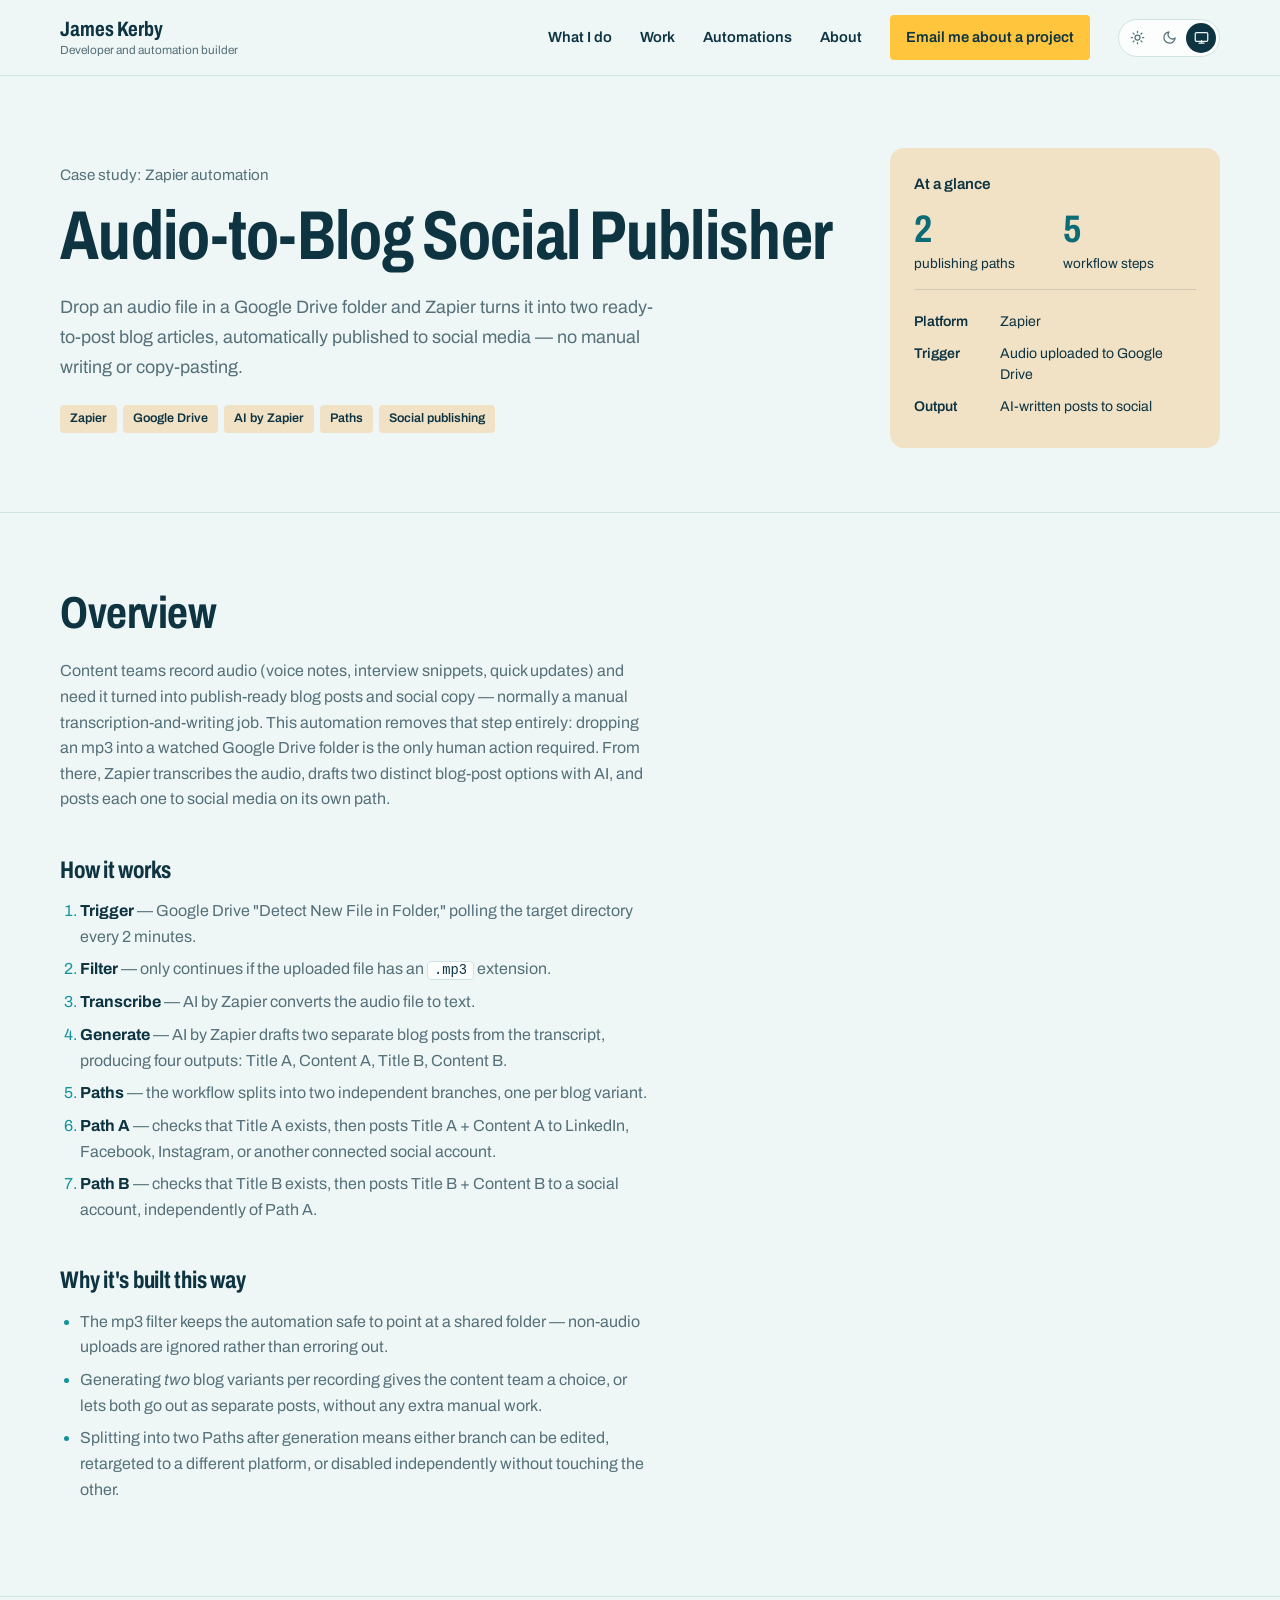
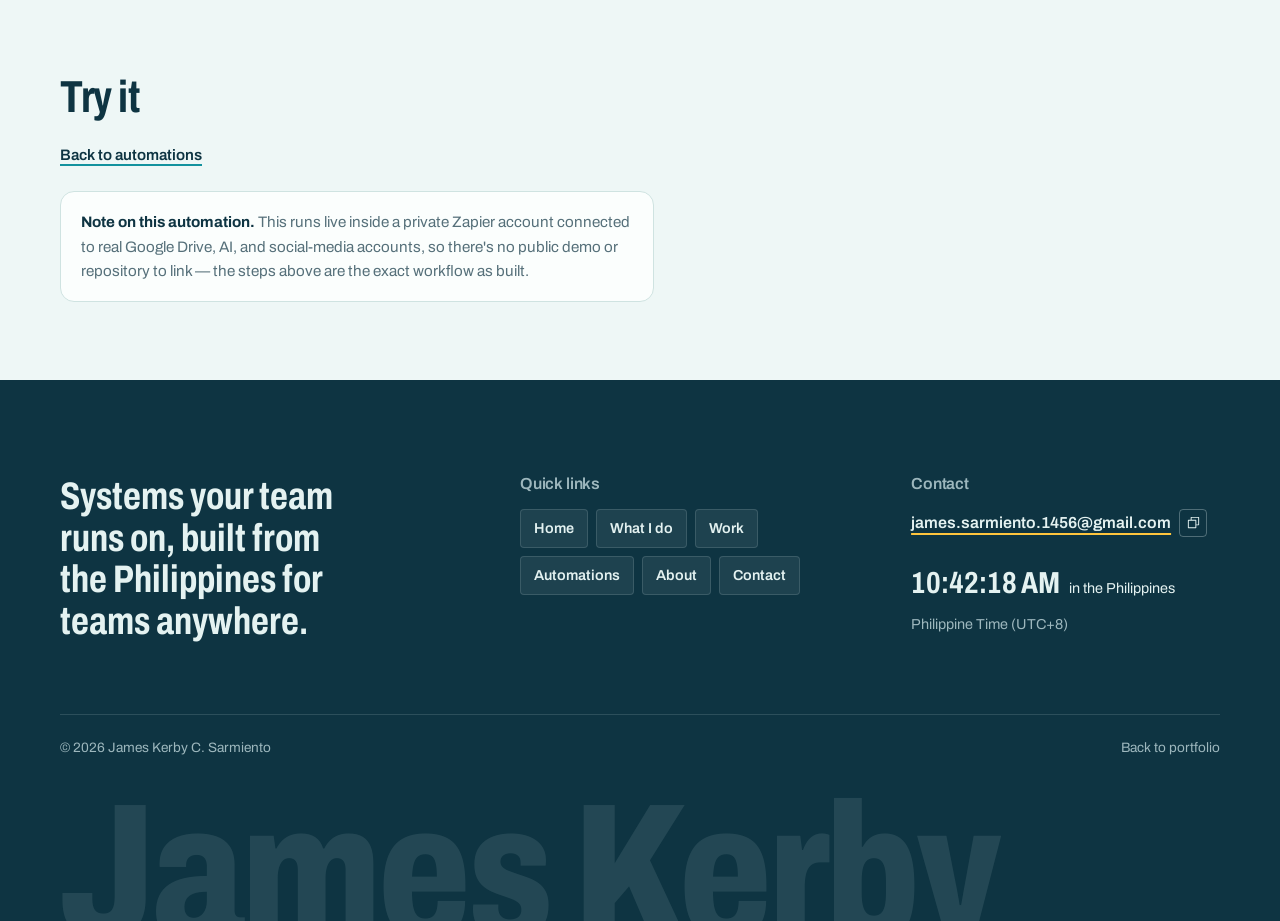
==== commit 7f374c4c: "Add contact form, footer with Philippine clock, and copy-email icon - Contact form posts to FormSubm" ====
--- a/projects/auto-audioblog.html
+++ b/projects/auto-audioblog.html
@@ -11,9 +11,9 @@
 <link rel="preconnect" href="https://fonts.googleapis.com">
 <link rel="preconnect" href="https://fonts.gstatic.com" crossorigin>
 <link href="https://fonts.googleapis.com/css2?family=Archivo:wdth,wght@62..125,400..800&display=swap" rel="stylesheet">
-<link rel="stylesheet" href="../css/home.css">
-<link rel="stylesheet" href="../css/case-study.css">
-<script src="../js/portfolio.js" defer></script>
+<link rel="stylesheet" href="../css/home.css?v=20261008d">
+<link rel="stylesheet" href="../css/case-study.css?v=20261008d">
+<script src="../js/portfolio.js?v=20261008d" defer></script>
 </head>
 <body class="case-study">
 
@@ -23,7 +23,7 @@
     <a class="brand" href="../index.html" aria-label="James Kerby Sarmiento, home"><span class="brand-name">James Kerby<small>Developer and automation builder</small></span></a>
     <nav class="nav" id="nav" aria-label="Main navigation">
       <a href="../index.html#services">What I do</a><a href="../index.html#projects">Work</a><a href="../index.html#automations">Automations</a><a href="../index.html#about">About</a>
-      <a class="nav-cta" href="mailto:james.sarmiento.1456@gmail.com?subject=Project%20inquiry">Email me about a project</a>
+      <a class="nav-cta" href="../index.html#contact">Email me about a project</a>
     </nav>
     <div class="theme-switch" role="group" aria-label="Color theme">
       <button type="button" class="theme-switch-btn" data-theme-btn="light" aria-pressed="false" aria-label="Light theme" title="Light"><svg viewBox="0 0 24 24" fill="none" stroke="currentColor" stroke-width="2" stroke-linecap="round"><circle cx="12" cy="12" r="4"/><path d="M12 2v2M12 20v2M4.93 4.93l1.41 1.41M17.66 17.66l1.41 1.41M2 12h2M20 12h2M4.93 19.07l1.41-1.41M17.66 6.34l1.41-1.41"/></svg></button>
@@ -102,7 +102,15 @@
 
 </main>
 
-<footer class="site-footer"><div class="container footer-inner"><span>© <span id="year">2026</span> James Kerby C. Sarmiento</span><a href="../index.html">Back to portfolio</a></div></footer>
+<footer class="site-footer"><div class="container">
+    <div class="footer-grid">
+      <p class="footer-line">Systems your team runs on, built from the Philippines for teams anywhere.</p>
+      <nav class="footer-col" aria-label="Quick links"><h2>Quick links</h2><ul class="footer-links"><li><a href="../index.html#top">Home</a></li><li><a href="../index.html#services">What I do</a></li><li><a href="../index.html#projects">Work</a></li><li><a href="../index.html#automations">Automations</a></li><li><a href="../index.html#about">About</a></li><li><a href="../index.html#contact">Contact</a></li></ul></nav>
+      <div class="footer-col"><h2>Contact</h2><span class="email-row"><a class="footer-email" href="mailto:james.sarmiento.1456@gmail.com">james.sarmiento.1456@gmail.com</a><button class="copy-email" type="button" data-copy="james.sarmiento.1456@gmail.com" aria-label="Copy email address" title="Copy email address"><svg class="i-copy" viewBox="0 0 256 256" fill="currentColor" aria-hidden="true"><path d="M216,32H88a8,8,0,0,0-8,8V80H40a8,8,0,0,0-8,8V216a8,8,0,0,0,8,8H168a8,8,0,0,0,8-8V176h40a8,8,0,0,0,8-8V40A8,8,0,0,0,216,32ZM160,208H48V96H160Zm48-48H176V88a8,8,0,0,0-8-8H96V48H208Z"/></svg><svg class="i-check" viewBox="0 0 256 256" fill="currentColor" aria-hidden="true"><path d="M229.66,77.66l-128,128a8,8,0,0,1-11.32,0l-56-56a8,8,0,0,1,11.32-11.32L96,188.69,218.34,66.34a8,8,0,0,1,11.32,11.32Z"/></svg></button></span><p class="footer-clock"><time class="ph-clock">--:--</time> in the Philippines</p><p>Philippine Time (UTC+8)</p></div>
+    </div>
+    <div class="footer-bottom"><span>© <span id="year">2026</span> James Kerby C. Sarmiento</span><a href="../index.html">Back to portfolio</a></div>
+    <p class="footer-sign" aria-hidden="true">James Kerby</p>
+  </div></footer>
 
 </body>
 </html>
--- a/css/home.css
+++ b/css/home.css
@@ -3,8 +3,8 @@
 --bg:#EEF7F6;--surface:#FBFEFD;--sand:#F1E2C6;--text:#0E3442;--muted:#56707A;--line:#CFE3E1;--lagoon:#13929E;--lagoon-ink:#0B6C75;--sun:#FFC53D;--sun-hover:#FFD467;--sun-soft:#FFF0C4;--on-sun:#0E3442;--muted-on-sand:#4A6169;--media-bg:#DCEBEA;
 --header-bg:rgba(238,247,246,.92);--shadow:0 18px 40px rgba(14,52,66,.14);
 --accent-ink:var(--lagoon-ink);--icon-bg:var(--sun-soft);--orange:var(--sun);--surface-2:var(--bg);--line-2:var(--line);--radius:var(--r-lg)}
-:root[data-theme="dark"]{--bg:#0B2530;--surface:#10303C;--sand:#173A47;--text:#E4F2F1;--muted:#9DB7BD;--muted-on-sand:#9DB7BD;--line:#1E4352;--lagoon:#3CC3CC;--lagoon-ink:#6BD6DC;--sun-soft:rgba(255,197,61,.16);--media-bg:#143643;--header-bg:rgba(11,37,48,.9);--shadow:0 18px 40px rgba(0,0,0,.35)}
-@media(prefers-color-scheme:dark){:root[data-theme="system"]{--bg:#0B2530;--surface:#10303C;--sand:#173A47;--text:#E4F2F1;--muted:#9DB7BD;--muted-on-sand:#9DB7BD;--line:#1E4352;--lagoon:#3CC3CC;--lagoon-ink:#6BD6DC;--sun-soft:rgba(255,197,61,.16);--media-bg:#143643;--header-bg:rgba(11,37,48,.9);--shadow:0 18px 40px rgba(0,0,0,.35)}}
+:root[data-theme="dark"]{--bg:#0B2530;--surface:#10303C;--sand:#173A47;--text:#E4F2F1;--muted:#9DB7BD;--muted-on-sand:#9DB7BD;--line:#1E4352;--lagoon:#3CC3CC;--lagoon-ink:#6BD6DC;--sun-soft:rgba(255,197,61,.16);--media-bg:#143643;--header-bg:rgba(11,37,48,.9);--shadow:0 18px 40px rgba(0,0,0,.35);--footer-bg:#061A22}
+@media(prefers-color-scheme:dark){:root[data-theme="system"]{--bg:#0B2530;--surface:#10303C;--sand:#173A47;--text:#E4F2F1;--muted:#9DB7BD;--muted-on-sand:#9DB7BD;--line:#1E4352;--lagoon:#3CC3CC;--lagoon-ink:#6BD6DC;--sun-soft:rgba(255,197,61,.16);--media-bg:#143643;--header-bg:rgba(11,37,48,.9);--shadow:0 18px 40px rgba(0,0,0,.35);--footer-bg:#061A22}}
 
 /* ---- base + type (Archivo; condensed width for headings and step names) ---- */
 *{box-sizing:border-box}html{scroll-behavior:smooth}body{margin:0;color:var(--text);background:var(--bg);font:400 16px/1.6 Archivo,system-ui,sans-serif}a{color:inherit;text-decoration:none}img{display:block;max-width:100%}button{font:inherit}h1,h2,h3,p,dl,dd{margin-top:0}
@@ -39,8 +39,9 @@
 .project-grid{display:grid;grid-template-columns:minmax(0,1.6fr) minmax(0,1fr);gap:28px;align-items:start}.project-card{background:var(--surface);border:1px solid var(--line);border-radius:var(--r-lg);overflow:hidden}.project-image{display:block;aspect-ratio:1.6;background:var(--media-bg);overflow:hidden;border-bottom:1px solid var(--line)}.project-image img{width:100%;height:100%;object-fit:cover;transition:transform .3s}.project-image:hover img{transform:scale(1.02)}.project-content{padding:26px 28px 28px}.project-type{font-size:.88rem;color:var(--muted);margin-bottom:4px}.project-card h3{margin-bottom:10px}.project-lead h3{font-size:2.4rem}.project-card p{color:var(--muted)}.project-card .project-proof{color:var(--text);line-height:1.5;margin-bottom:22px}.project-proof strong{font-stretch:75%;font-weight:700;font-size:1.4rem;line-height:1;font-variant-numeric:tabular-nums}.project-actions{display:flex;align-items:center;flex-wrap:wrap;gap:22px}.work-disclosure{color:var(--muted);font-size:.86rem;max-width:70ch;margin:24px 0 0}
 .automation-layout{display:grid;grid-template-columns:minmax(0,.8fr) minmax(0,1.2fr);gap:72px}.automation-intro>p{color:var(--muted);max-width:40ch;margin:20px 0 22px}.automation-list{border-top:1px solid var(--line)}.automation-list a{display:block;padding:26px 0;border-bottom:1px solid var(--line)}.automation-list strong{display:block;font-stretch:75%;font-weight:700;font-size:1.6rem;line-height:1.15}.automation-list a:hover strong{text-decoration:underline;text-decoration-color:var(--lagoon);text-underline-offset:5px}.automation-list small{display:block;color:var(--muted);font-size:.95rem;margin-top:4px}.automation-list .tag-row{margin:0}
 .about-grid{display:grid;grid-template-columns:340px minmax(0,1fr);gap:80px;align-items:center}.about-photo{border-radius:var(--r-lg);aspect-ratio:4/5;overflow:hidden;background:var(--media-bg)}.about-photo img{width:100%;height:100%;object-fit:cover}.about-copy h2{margin-bottom:22px}.about-copy>p{max-width:60ch;color:var(--muted)}.about-copy>.about-tools{color:var(--text)}.about-links{display:flex;flex-wrap:wrap;gap:22px;margin-top:24px}
-.contact-section{padding:24px 0 104px;scroll-margin-top:76px}.contact-panel{background:var(--sand);border-radius:var(--r-lg);padding:56px;display:grid;grid-template-columns:minmax(0,1.1fr) minmax(0,1fr);gap:56px;align-items:end}.contact-copy h2{margin-bottom:18px}.contact-copy p{max-width:48ch;margin:0}.contact-email{font-stretch:75%;font-weight:700;font-size:clamp(1.5rem,2.6vw,2.1rem);line-height:1.15;text-decoration:underline;text-decoration-color:var(--lagoon);text-decoration-thickness:2px;text-underline-offset:6px;overflow-wrap:anywhere}.contact-actions>p{margin:12px 0 22px}.contact-buttons{display:flex;flex-wrap:wrap;align-items:center;gap:22px}
-.site-footer{border-top:1px solid var(--line);color:var(--muted);padding:26px 0}.footer-inner{display:flex;justify-content:space-between;gap:20px;font-size:.85rem}.site-footer a:hover{color:var(--text)}
+.contact-section{padding:24px 0 104px;scroll-margin-top:76px}.contact-panel{background:var(--sand);border-radius:var(--r-lg);padding:56px;display:grid;grid-template-columns:minmax(0,1.1fr) minmax(0,1fr);gap:56px;align-items:start}.contact-copy h2{margin-bottom:18px}.contact-copy p{max-width:48ch;margin:0}.contact-copy .contact-alt{margin-top:22px;font-size:.92rem}.contact-alt a{font-weight:600;text-decoration:underline;text-decoration-color:var(--lagoon);text-decoration-thickness:2px;text-underline-offset:4px;overflow-wrap:anywhere}
+.contact-form{display:grid;gap:14px;background:var(--surface);border-radius:var(--r-lg);padding:24px}.contact-form label{display:grid;gap:6px;font-size:.88rem;font-weight:600}.field-row{display:grid;grid-template-columns:1fr 1fr;gap:14px}.contact-form input,.contact-form textarea{width:100%;font:inherit;font-size:.95rem;color:var(--text);background:var(--bg);border:1px solid var(--line);border-radius:var(--r-sm);padding:11px 13px}.contact-form textarea{resize:vertical;min-height:120px}.contact-form ::placeholder{color:var(--muted)}.contact-form input:focus-visible,.contact-form textarea:focus-visible{outline:3px solid var(--lagoon);outline-offset:1px;border-color:transparent}.contact-form button{justify-self:start;border:0;cursor:pointer;font-family:inherit}.contact-form button:disabled{opacity:.6;cursor:wait}.contact-form .hp{position:absolute;left:-9999px}.form-status{margin:0;font-size:.9rem;font-weight:600}.form-status:empty{display:none}.form-status[data-state="error"]{color:#B4232F}:root[data-theme="dark"] .form-status[data-state="error"]{color:#FF8A8A}
+.site-footer{--footer-ink:#E4F2F1;--footer-muted:#9DB7BD;background:var(--footer-bg,#0E3442);color:var(--footer-ink);padding:96px 0 0;overflow:hidden}.footer-grid{display:grid;grid-template-columns:minmax(0,1.2fr) minmax(0,1fr) minmax(0,.9fr);gap:48px}.footer-line{font-stretch:75%;font-weight:700;font-size:clamp(1.8rem,3vw,2.5rem);line-height:1.08;max-width:16ch;margin:0}.footer-col h2{font-size:1rem;font-stretch:100%;font-weight:600;color:var(--footer-muted);margin-bottom:16px}.footer-links{display:flex;flex-wrap:wrap;gap:8px;list-style:none;margin:0;padding:0}.footer-links a{display:block;padding:7px 13px;border-radius:var(--r-sm);font-size:.9rem;font-weight:600;background:rgba(228,242,241,.08);border:1px solid rgba(228,242,241,.14);transition:background .16s,color .16s}.footer-links a:hover{background:var(--sun);color:var(--on-sun);border-color:var(--sun)}.footer-email{font-weight:600;overflow-wrap:anywhere;text-decoration:underline;text-decoration-color:var(--sun);text-decoration-thickness:2px;text-underline-offset:5px}.footer-col p{margin:6px 0 0;color:var(--footer-muted);font-size:.9rem}.footer-col .footer-clock{margin-top:22px;color:var(--footer-ink)}.ph-clock{font-stretch:75%;font-weight:700;font-size:1.9rem;font-variant-numeric:tabular-nums;margin-right:6px}.footer-bottom{display:flex;justify-content:space-between;gap:20px;margin-top:72px;padding-top:22px;border-top:1px solid rgba(228,242,241,.14);font-size:.85rem;color:var(--footer-muted)}.site-footer a:hover{color:var(--sun)}.site-footer .footer-links a:hover{color:var(--on-sun)}.site-footer a:focus-visible{outline-color:var(--sun)}.footer-sign{margin:28px 0 -.2em;font-stretch:75%;font-weight:800;font-size:clamp(4.4rem,15vw,13rem);line-height:.9;letter-spacing:-.02em;white-space:nowrap;color:rgba(228,242,241,.1)}
 
 /* ---- overview tiles + sidebar (Dashboard layout only) ---- */
 .overview-section{display:none}.bento{display:grid;grid-template-columns:repeat(3,minmax(0,1fr));gap:14px}.bento-tile{display:flex;flex-direction:column;gap:4px;min-width:0;padding:20px;background:var(--surface);border:1px solid var(--line);border-radius:var(--r-lg);transition:border-color .2s}.bento-tile:hover{border-color:var(--lagoon)}.bento-work{grid-column:span 2}.bento-contact{background:var(--sand);border-color:transparent}.bento-tile>strong{font-stretch:75%;font-weight:700;font-size:1.45rem;line-height:1.1}.bento-tile>small{color:var(--muted);font-size:.9rem}.bento-contact>small{color:var(--text)}.bento-thumbs{display:grid;grid-template-columns:1fr 1fr;gap:10px;margin-top:10px}.bento-thumbs img{width:100%;aspect-ratio:1.6;object-fit:cover;border-radius:var(--r-sm);border:1px solid var(--line);background:var(--media-bg)}.bento-meta{margin-top:auto;padding-top:12px;font-size:.88rem;font-weight:600;text-decoration:underline;text-decoration-color:var(--lagoon);text-underline-offset:4px}.bento .flow{margin:12px 0 0;gap:8px 18px}.bento .flow li+li:before{left:-15px;width:12px}.bento-list{list-style:none;padding:0;margin:10px 0 0}.bento-list li{padding:7px 0;border-top:1px solid var(--line);font-size:.9rem;font-weight:600}.bento-person{margin-top:auto;display:flex;align-items:center;gap:12px;padding-top:12px;font-size:.9rem;font-weight:600}.bento-person img{width:48px;height:48px;border-radius:50%;object-fit:cover;background:var(--media-bg)}
@@ -63,10 +64,10 @@
 
 /* ---- responsive ---- */
 @media(max-width:1110px){.calendly-inline-widget{height:940px}}
-@media(max-width:940px){.nav{gap:20px}.hero-grid{gap:40px}.about-grid{grid-template-columns:280px minmax(0,1fr);gap:48px}.contact-panel{grid-template-columns:1fr;gap:32px}.bento{grid-template-columns:repeat(2,minmax(0,1fr))}}
+@media(max-width:940px){.nav{gap:20px}.hero-grid{gap:40px}.about-grid{grid-template-columns:280px minmax(0,1fr);gap:48px}.contact-panel{grid-template-columns:1fr;gap:32px}.footer-grid{grid-template-columns:1fr 1fr}.footer-line{grid-column:1/-1}.site-footer{padding-top:72px}.bento{grid-template-columns:repeat(2,minmax(0,1fr))}}
 @media(max-width:860px){.layout-switch{display:none}.header-inner{gap:14px}.site-header{height:68px}.nav-toggle{display:block}.nav{position:absolute;top:68px;left:0;right:0;background:var(--bg);padding:14px 24px 24px;flex-direction:column;align-items:stretch;gap:0;border-bottom:1px solid var(--line);display:none}.nav.open{display:flex}.nav>a{padding:12px 0}.nav .nav-cta{text-align:center;margin-top:9px;padding:12px 16px}.hero,.contact-section{scroll-margin-top:68px}.section{scroll-margin-top:68px}}
 @media(max-width:760px){.hero-grid{grid-template-columns:1fr;gap:44px;padding:64px 0 72px}.section{padding:72px 0}.section-heading{grid-template-columns:1fr;gap:16px;margin-bottom:32px}.services>div{grid-template-columns:1fr;gap:8px}.project-grid{grid-template-columns:1fr}.automation-layout{grid-template-columns:1fr;gap:32px}.about-grid{grid-template-columns:1fr;gap:32px}.about-photo{max-width:300px}.contact-section{padding-bottom:72px}.contact-panel{padding:32px}.calendly-block{margin-top:55px}.calendly-inline-widget{height:900px}.bento{grid-template-columns:1fr}.bento-work{grid-column:auto}}
-@media(max-width:480px){.container{width:min(calc(100% - 32px),var(--max))}.brand-name small{display:none}.flow-hero{grid-template-columns:repeat(2,minmax(0,1fr));gap:16px 24px}.flow-hero li:nth-child(3):before{display:none}.hero-actions{align-items:flex-start;flex-direction:column;gap:20px}.project-content{padding:22px}.project-lead h3{font-size:2rem}.project-actions{align-items:flex-start;flex-direction:column;gap:18px}.contact-panel{padding:26px 22px}.footer-inner{flex-direction:column;gap:8px}}
+@media(max-width:480px){.container{width:min(calc(100% - 32px),var(--max))}.brand-name small{display:none}.flow-hero{grid-template-columns:repeat(2,minmax(0,1fr));gap:16px 24px}.flow-hero li:nth-child(3):before{display:none}.hero-actions{align-items:flex-start;flex-direction:column;gap:20px}.project-content{padding:22px}.project-lead h3{font-size:2rem}.project-actions{align-items:flex-start;flex-direction:column;gap:18px}.contact-panel{padding:26px 22px}.contact-form{padding:18px}.field-row,.footer-grid{grid-template-columns:1fr}.footer-bottom{flex-direction:column;gap:8px}}
 
 /* ---- scroll effects: every hidden/animated state is gated behind html[data-fx="on"] (set by js/portfolio.js) ---- */
 .scroll-progress{position:absolute;left:0;right:0;bottom:-1px;height:3px;background:var(--sun);transform:scaleX(0);transform-origin:left;pointer-events:none}
@@ -79,3 +80,5 @@
 @keyframes fx-route{from{opacity:0;translate:0 8px}45%{opacity:1;translate:0 0;background-color:var(--sun-soft);border-color:var(--sun)}to{opacity:1;translate:0 0}}@keyframes fx-wire{from{opacity:0;transform:scaleX(0)}to{opacity:1;transform:scaleX(1)}}@keyframes fx-pulse{0%,12%,100%{box-shadow:inset 0 0 0 99px transparent}6%{box-shadow:inset 0 0 0 99px var(--sun-soft)}}
 @media(max-width:760px){:root[data-fx="on"] .hero-visual{transform:perspective(1100px) rotateX(calc(var(--p,0)*7deg)) rotateY(calc(var(--p,0)*-4deg)) scale(calc(1 - var(--p,0)*.05))}}
 @media(prefers-reduced-motion:reduce){html{scroll-behavior:auto}*,*:before,*:after{transition-duration:.001ms!important;animation-duration:.001ms!important}}
+.copy-email{flex:none;display:inline-grid;place-items:center;width:28px;height:28px;padding:0;border-radius:var(--r-sm);border:1px solid color-mix(in srgb,currentColor 30%,transparent);background:transparent;color:inherit;cursor:pointer}.copy-email:hover{border-color:currentColor}.copy-email svg{width:15px;height:15px}.copy-email .i-check,.copy-email.copied .i-copy{display:none}.copy-email.copied .i-check{display:block}.email-row{display:flex;align-items:center;gap:8px}.email-row a{min-width:0}.site-footer .copy-email:hover{color:var(--sun)}
+.contact-copy .contact-email-row{margin-top:14px;font-size:.92rem}.contact-email-row a{font-weight:600;text-decoration:underline;text-decoration-color:var(--lagoon);text-decoration-thickness:2px;text-underline-offset:4px;overflow-wrap:anywhere}
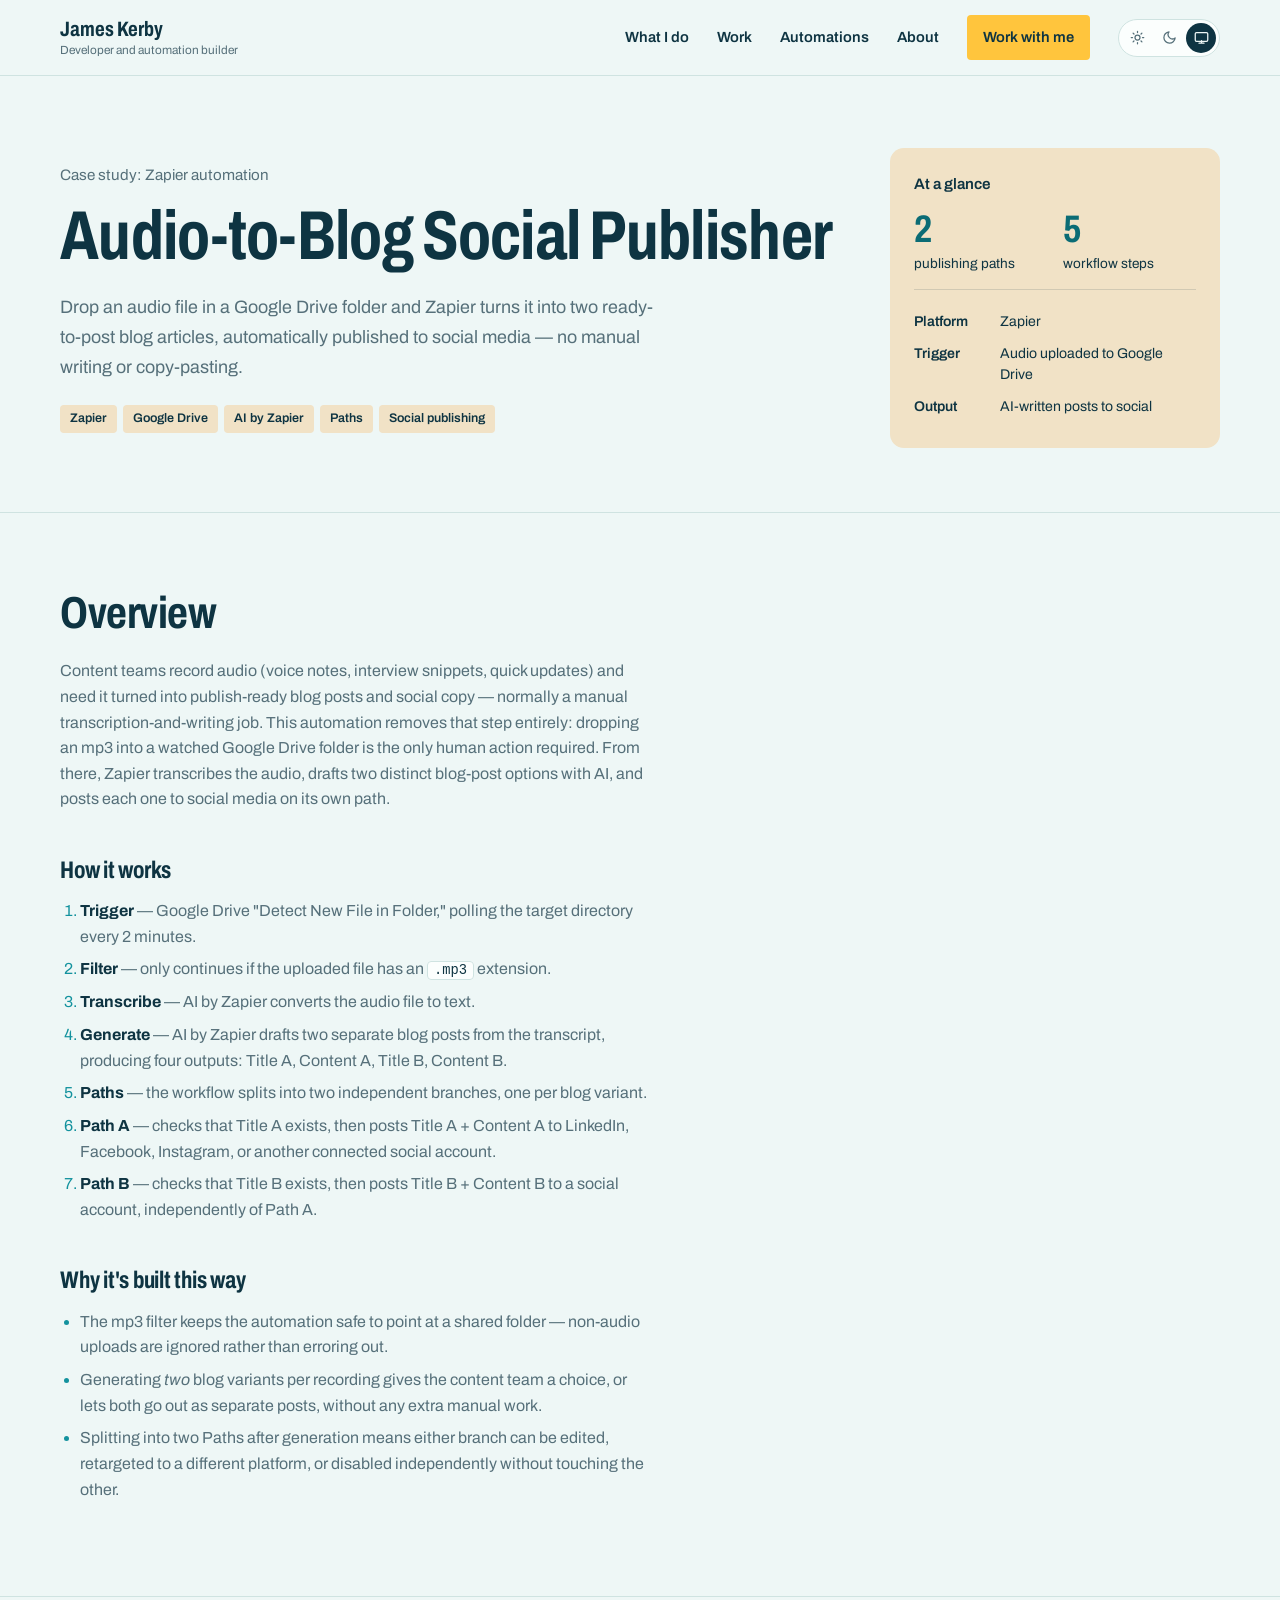
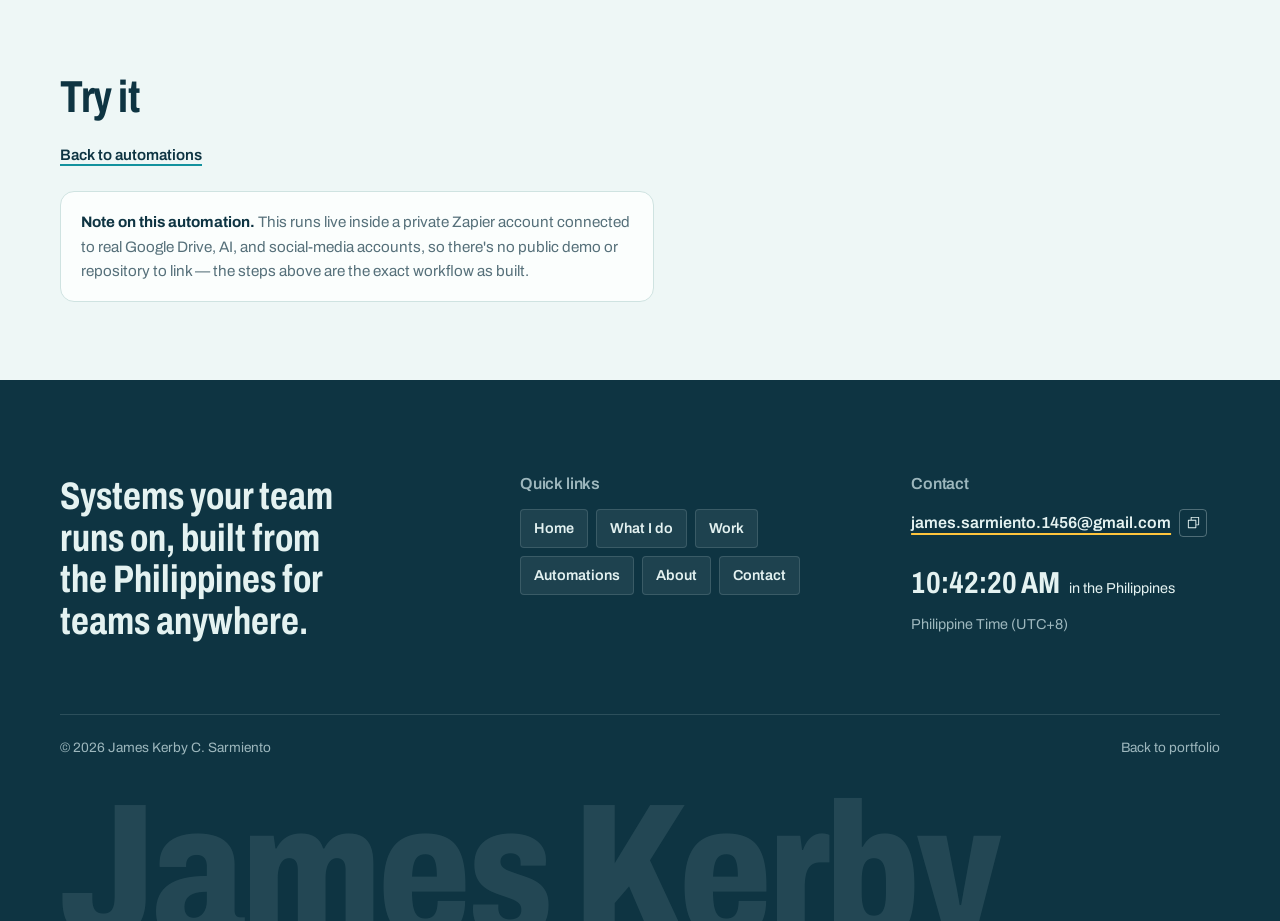
==== commit 9b10a855: "Refresh hero copy, rename CTA to "Work with me", fix iServe crop - New hero lead line - "Email me ab" ====
--- a/projects/auto-audioblog.html
+++ b/projects/auto-audioblog.html
@@ -11,9 +11,9 @@
 <link rel="preconnect" href="https://fonts.googleapis.com">
 <link rel="preconnect" href="https://fonts.gstatic.com" crossorigin>
 <link href="https://fonts.googleapis.com/css2?family=Archivo:wdth,wght@62..125,400..800&display=swap" rel="stylesheet">
-<link rel="stylesheet" href="../css/home.css?v=20261008d">
-<link rel="stylesheet" href="../css/case-study.css?v=20261008d">
-<script src="../js/portfolio.js?v=20261008d" defer></script>
+<link rel="stylesheet" href="../css/home.css?v=20261009">
+<link rel="stylesheet" href="../css/case-study.css?v=20261009">
+<script src="../js/portfolio.js?v=20261009" defer></script>
 </head>
 <body class="case-study">
 
@@ -23,7 +23,7 @@
     <a class="brand" href="../index.html" aria-label="James Kerby Sarmiento, home"><span class="brand-name">James Kerby<small>Developer and automation builder</small></span></a>
     <nav class="nav" id="nav" aria-label="Main navigation">
       <a href="../index.html#services">What I do</a><a href="../index.html#projects">Work</a><a href="../index.html#automations">Automations</a><a href="../index.html#about">About</a>
-      <a class="nav-cta" href="../index.html#contact">Email me about a project</a>
+      <a class="nav-cta" href="../index.html#contact">Work with me</a>
     </nav>
     <div class="theme-switch" role="group" aria-label="Color theme">
       <button type="button" class="theme-switch-btn" data-theme-btn="light" aria-pressed="false" aria-label="Light theme" title="Light"><svg viewBox="0 0 24 24" fill="none" stroke="currentColor" stroke-width="2" stroke-linecap="round"><circle cx="12" cy="12" r="4"/><path d="M12 2v2M12 20v2M4.93 4.93l1.41 1.41M17.66 17.66l1.41 1.41M2 12h2M20 12h2M4.93 19.07l1.41-1.41M17.66 6.34l1.41-1.41"/></svg></button>
--- a/css/home.css
+++ b/css/home.css
@@ -82,3 +82,4 @@
 @media(prefers-reduced-motion:reduce){html{scroll-behavior:auto}*,*:before,*:after{transition-duration:.001ms!important;animation-duration:.001ms!important}}
 .copy-email{flex:none;display:inline-grid;place-items:center;width:28px;height:28px;padding:0;border-radius:var(--r-sm);border:1px solid color-mix(in srgb,currentColor 30%,transparent);background:transparent;color:inherit;cursor:pointer}.copy-email:hover{border-color:currentColor}.copy-email svg{width:15px;height:15px}.copy-email .i-check,.copy-email.copied .i-copy{display:none}.copy-email.copied .i-check{display:block}.email-row{display:flex;align-items:center;gap:8px}.email-row a{min-width:0}.site-footer .copy-email:hover{color:var(--sun)}
 .contact-copy .contact-email-row{margin-top:14px;font-size:.92rem}.contact-email-row a{font-weight:600;text-decoration:underline;text-decoration-color:var(--lagoon);text-decoration-thickness:2px;text-underline-offset:4px;overflow-wrap:anywhere}
+img[src$="iserve-thumb.png"]{object-position:4% 50%}
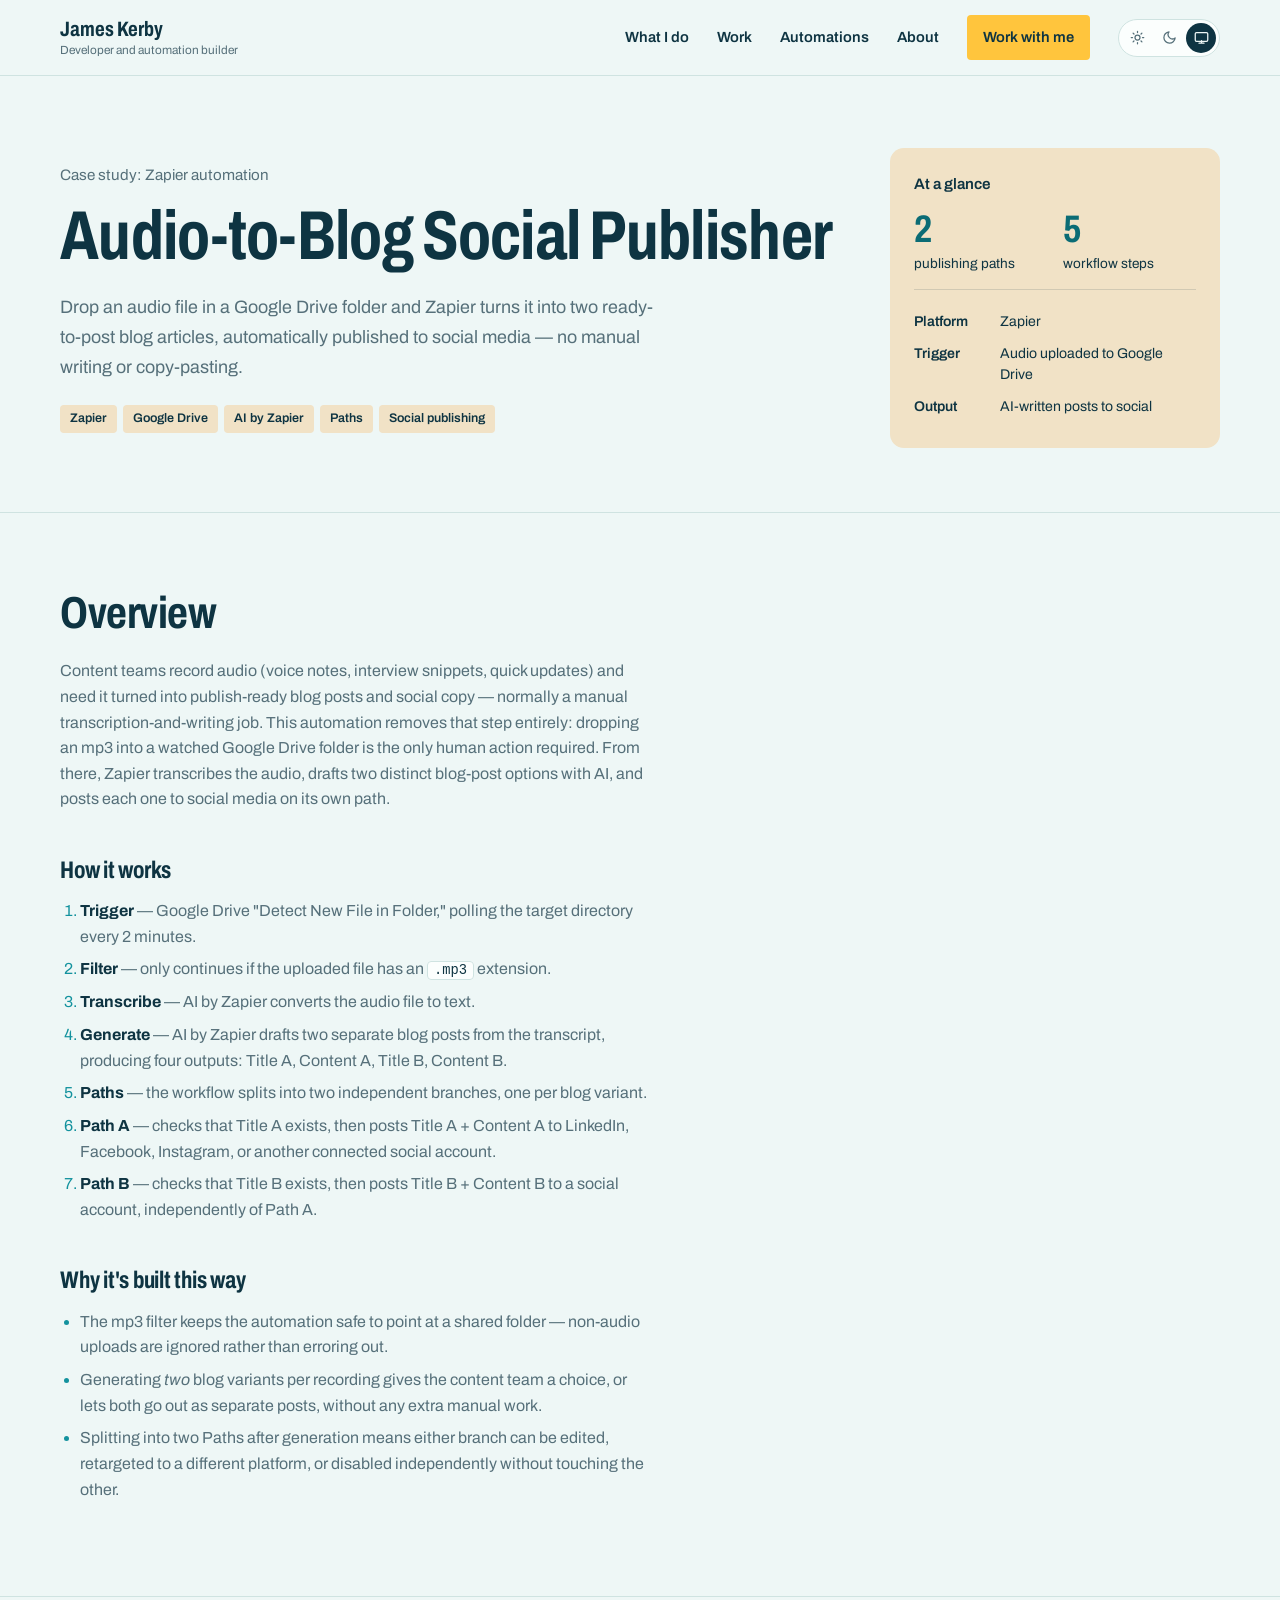
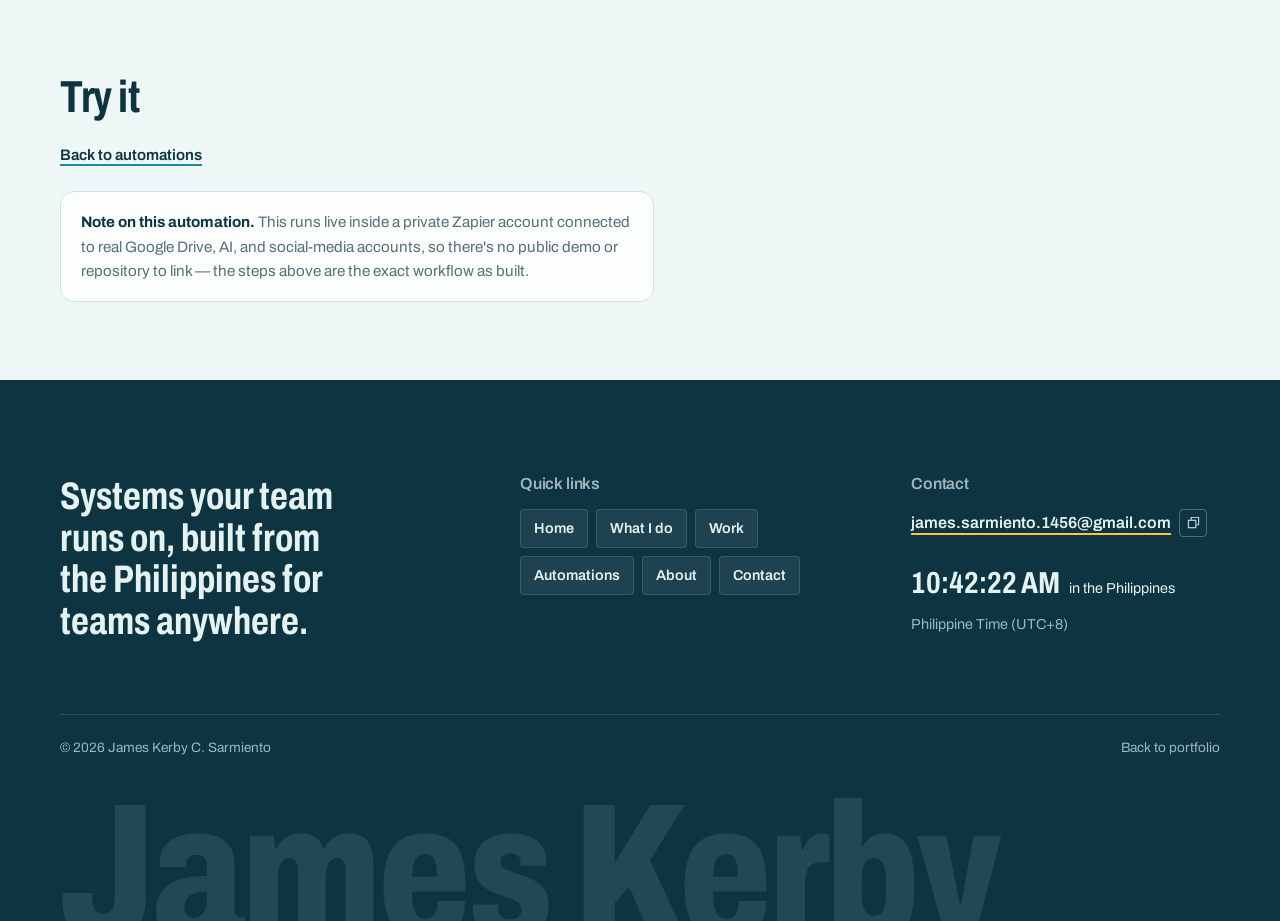
==== commit b5fadfde: "Add a "Tools I work with" logo marquee under the hero Full-color logos for the stack, automation and" ====
--- a/projects/auto-audioblog.html
+++ b/projects/auto-audioblog.html
@@ -11,9 +11,9 @@
 <link rel="preconnect" href="https://fonts.googleapis.com">
 <link rel="preconnect" href="https://fonts.gstatic.com" crossorigin>
 <link href="https://fonts.googleapis.com/css2?family=Archivo:wdth,wght@62..125,400..800&display=swap" rel="stylesheet">
-<link rel="stylesheet" href="../css/home.css?v=20261009">
-<link rel="stylesheet" href="../css/case-study.css?v=20261009">
-<script src="../js/portfolio.js?v=20261009" defer></script>
+<link rel="stylesheet" href="../css/home.css?v=20261009f">
+<link rel="stylesheet" href="../css/case-study.css?v=20261009f">
+<script src="../js/portfolio.js?v=20261009f" defer></script>
 </head>
 <body class="case-study">
 
--- a/css/home.css
+++ b/css/home.css
@@ -38,7 +38,7 @@
 .tag-row{display:flex;flex-wrap:wrap;gap:6px;list-style:none;padding:0;margin:0 0 16px}.tag{font-size:.75rem;font-weight:600;line-height:1.5;padding:3px 9px;border-radius:var(--r-sm);background:var(--sand);color:var(--text)}
 .project-grid{display:grid;grid-template-columns:minmax(0,1.6fr) minmax(0,1fr);gap:28px;align-items:start}.project-card{background:var(--surface);border:1px solid var(--line);border-radius:var(--r-lg);overflow:hidden}.project-image{display:block;aspect-ratio:1.6;background:var(--media-bg);overflow:hidden;border-bottom:1px solid var(--line)}.project-image img{width:100%;height:100%;object-fit:cover;transition:transform .3s}.project-image:hover img{transform:scale(1.02)}.project-content{padding:26px 28px 28px}.project-type{font-size:.88rem;color:var(--muted);margin-bottom:4px}.project-card h3{margin-bottom:10px}.project-lead h3{font-size:2.4rem}.project-card p{color:var(--muted)}.project-card .project-proof{color:var(--text);line-height:1.5;margin-bottom:22px}.project-proof strong{font-stretch:75%;font-weight:700;font-size:1.4rem;line-height:1;font-variant-numeric:tabular-nums}.project-actions{display:flex;align-items:center;flex-wrap:wrap;gap:22px}.work-disclosure{color:var(--muted);font-size:.86rem;max-width:70ch;margin:24px 0 0}
 .automation-layout{display:grid;grid-template-columns:minmax(0,.8fr) minmax(0,1.2fr);gap:72px}.automation-intro>p{color:var(--muted);max-width:40ch;margin:20px 0 22px}.automation-list{border-top:1px solid var(--line)}.automation-list a{display:block;padding:26px 0;border-bottom:1px solid var(--line)}.automation-list strong{display:block;font-stretch:75%;font-weight:700;font-size:1.6rem;line-height:1.15}.automation-list a:hover strong{text-decoration:underline;text-decoration-color:var(--lagoon);text-underline-offset:5px}.automation-list small{display:block;color:var(--muted);font-size:.95rem;margin-top:4px}.automation-list .tag-row{margin:0}
-.about-grid{display:grid;grid-template-columns:340px minmax(0,1fr);gap:80px;align-items:center}.about-photo{border-radius:var(--r-lg);aspect-ratio:4/5;overflow:hidden;background:var(--media-bg)}.about-photo img{width:100%;height:100%;object-fit:cover}.about-copy h2{margin-bottom:22px}.about-copy>p{max-width:60ch;color:var(--muted)}.about-copy>.about-tools{color:var(--text)}.about-links{display:flex;flex-wrap:wrap;gap:22px;margin-top:24px}
+.about-grid{display:grid;grid-template-columns:340px minmax(0,1fr);gap:80px;align-items:center}.about-photo{border-radius:var(--r-lg);aspect-ratio:4/5;overflow:hidden;background:var(--media-bg)}.about-photo img{width:100%;height:100%;object-fit:cover}.about-copy h2{margin-bottom:22px}.about-copy>p{max-width:60ch;color:var(--muted)}.about-copy>.about-links{display:flex;flex-wrap:wrap;gap:22px;margin-top:24px}
 .contact-section{padding:24px 0 104px;scroll-margin-top:76px}.contact-panel{background:var(--sand);border-radius:var(--r-lg);padding:56px;display:grid;grid-template-columns:minmax(0,1.1fr) minmax(0,1fr);gap:56px;align-items:start}.contact-copy h2{margin-bottom:18px}.contact-copy p{max-width:48ch;margin:0}.contact-copy .contact-alt{margin-top:22px;font-size:.92rem}.contact-alt a{font-weight:600;text-decoration:underline;text-decoration-color:var(--lagoon);text-decoration-thickness:2px;text-underline-offset:4px;overflow-wrap:anywhere}
 .contact-form{display:grid;gap:14px;background:var(--surface);border-radius:var(--r-lg);padding:24px}.contact-form label{display:grid;gap:6px;font-size:.88rem;font-weight:600}.field-row{display:grid;grid-template-columns:1fr 1fr;gap:14px}.contact-form input,.contact-form textarea{width:100%;font:inherit;font-size:.95rem;color:var(--text);background:var(--bg);border:1px solid var(--line);border-radius:var(--r-sm);padding:11px 13px}.contact-form textarea{resize:vertical;min-height:120px}.contact-form ::placeholder{color:var(--muted)}.contact-form input:focus-visible,.contact-form textarea:focus-visible{outline:3px solid var(--lagoon);outline-offset:1px;border-color:transparent}.contact-form button{justify-self:start;border:0;cursor:pointer;font-family:inherit}.contact-form button:disabled{opacity:.6;cursor:wait}.contact-form .hp{position:absolute;left:-9999px}.form-status{margin:0;font-size:.9rem;font-weight:600}.form-status:empty{display:none}.form-status[data-state="error"]{color:#B4232F}:root[data-theme="dark"] .form-status[data-state="error"]{color:#FF8A8A}
 .site-footer{--footer-ink:#E4F2F1;--footer-muted:#9DB7BD;background:var(--footer-bg,#0E3442);color:var(--footer-ink);padding:96px 0 0;overflow:hidden}.footer-grid{display:grid;grid-template-columns:minmax(0,1.2fr) minmax(0,1fr) minmax(0,.9fr);gap:48px}.footer-line{font-stretch:75%;font-weight:700;font-size:clamp(1.8rem,3vw,2.5rem);line-height:1.08;max-width:16ch;margin:0}.footer-col h2{font-size:1rem;font-stretch:100%;font-weight:600;color:var(--footer-muted);margin-bottom:16px}.footer-links{display:flex;flex-wrap:wrap;gap:8px;list-style:none;margin:0;padding:0}.footer-links a{display:block;padding:7px 13px;border-radius:var(--r-sm);font-size:.9rem;font-weight:600;background:rgba(228,242,241,.08);border:1px solid rgba(228,242,241,.14);transition:background .16s,color .16s}.footer-links a:hover{background:var(--sun);color:var(--on-sun);border-color:var(--sun)}.footer-email{font-weight:600;overflow-wrap:anywhere;text-decoration:underline;text-decoration-color:var(--sun);text-decoration-thickness:2px;text-underline-offset:5px}.footer-col p{margin:6px 0 0;color:var(--footer-muted);font-size:.9rem}.footer-col .footer-clock{margin-top:22px;color:var(--footer-ink)}.ph-clock{font-stretch:75%;font-weight:700;font-size:1.9rem;font-variant-numeric:tabular-nums;margin-right:6px}.footer-bottom{display:flex;justify-content:space-between;gap:20px;margin-top:72px;padding-top:22px;border-top:1px solid rgba(228,242,241,.14);font-size:.85rem;color:var(--footer-muted)}.site-footer a:hover{color:var(--sun)}.site-footer .footer-links a:hover{color:var(--on-sun)}.site-footer a:focus-visible{outline-color:var(--sun)}.footer-sign{margin:28px 0 -.2em;font-stretch:75%;font-weight:800;font-size:clamp(4.4rem,15vw,13rem);line-height:.9;letter-spacing:-.02em;white-space:nowrap;color:rgba(228,242,241,.1)}
@@ -69,6 +69,12 @@
 @media(max-width:760px){.hero-grid{grid-template-columns:1fr;gap:44px;padding:64px 0 72px}.section{padding:72px 0}.section-heading{grid-template-columns:1fr;gap:16px;margin-bottom:32px}.services>div{grid-template-columns:1fr;gap:8px}.project-grid{grid-template-columns:1fr}.automation-layout{grid-template-columns:1fr;gap:32px}.about-grid{grid-template-columns:1fr;gap:32px}.about-photo{max-width:300px}.contact-section{padding-bottom:72px}.contact-panel{padding:32px}.calendly-block{margin-top:55px}.calendly-inline-widget{height:900px}.bento{grid-template-columns:1fr}.bento-work{grid-column:auto}}
 @media(max-width:480px){.container{width:min(calc(100% - 32px),var(--max))}.brand-name small{display:none}.flow-hero{grid-template-columns:repeat(2,minmax(0,1fr));gap:16px 24px}.flow-hero li:nth-child(3):before{display:none}.hero-actions{align-items:flex-start;flex-direction:column;gap:20px}.project-content{padding:22px}.project-lead h3{font-size:2rem}.project-actions{align-items:flex-start;flex-direction:column;gap:18px}.contact-panel{padding:26px 22px}.contact-form{padding:18px}.field-row,.footer-grid{grid-template-columns:1fr}.footer-bottom{flex-direction:column;gap:8px}}
 
+/* ---- tool logo marquee (under the hero) ---- */
+.tool-strip{display:grid;grid-template-columns:auto minmax(0,1fr);align-items:center;gap:20px;padding:12px 12px 12px 24px;margin:-36px 0 72px;background:var(--surface);border:1px solid var(--line);border-radius:18px;box-shadow:var(--shadow)}.tool-strip-label{margin:0;padding-right:20px;border-right:1px solid var(--line);font-weight:600;line-height:1.3;white-space:nowrap}.tool-strip-label span{display:block;font-size:.8rem;font-weight:500;color:var(--lagoon-ink)}
+.tool-marquee{background:#FFFFFF;color:#0E3442;border:1px solid rgba(14,52,66,.12);border-radius:12px;overflow:hidden;-webkit-mask-image:linear-gradient(90deg,transparent,#000 6%,#000 94%,transparent);mask-image:linear-gradient(90deg,transparent,#000 6%,#000 94%,transparent)}.tool-track{display:flex;width:max-content;padding:14px 0;animation:tool-scroll 70s linear infinite}.tool-marquee:hover .tool-track{animation-play-state:paused}.tool-track ul{display:flex;align-items:center;margin:0;padding:0;list-style:none}.tool-track li{display:flex;align-items:center;gap:10px;padding:0 40px;border-left:1px solid rgba(14,52,66,.14);font-size:.88rem;font-weight:600;white-space:nowrap}.tool-logo{flex:none;display:block;width:22px;height:22px;object-fit:contain}@keyframes tool-scroll{to{transform:translateX(-50%)}}
+:root[data-layout="dashboard"] .tool-strip{margin:20px 0 8px;box-shadow:none}
+@media(max-width:760px){.tool-strip{grid-template-columns:1fr;gap:12px;padding:14px;margin:-24px 0 56px}.tool-strip-label{padding:0 0 12px;border-right:0;border-bottom:1px solid var(--line)}.tool-track li{padding:0 28px}.tool-logo{width:20px;height:20px}}
+@media(prefers-reduced-motion:reduce){.tool-marquee{-webkit-mask-image:none;mask-image:none}.tool-track{animation:none;width:auto}.tool-track ul{flex-wrap:wrap;justify-content:center;gap:16px 32px;padding:0 16px}.tool-track li{padding:0;border-left:0}.tool-track ul[aria-hidden]{display:none}}
 /* ---- scroll effects: every hidden/animated state is gated behind html[data-fx="on"] (set by js/portfolio.js) ---- */
 .scroll-progress{position:absolute;left:0;right:0;bottom:-1px;height:3px;background:var(--sun);transform:scaleX(0);transform-origin:left;pointer-events:none}
 :root[data-fx="on"] .section{overflow-x:clip}
--- a/css/case-study.css
+++ b/css/case-study.css
@@ -9,7 +9,6 @@
 .btn-row{display:flex;flex-wrap:wrap;align-items:center;gap:24px;margin:6px 0 4px}
 .accounts{width:100%;border-collapse:collapse;margin:18px 0 22px;font-size:.92rem;background:var(--surface);border:1px solid var(--line);border-radius:var(--r-lg);overflow:hidden}.accounts th,.accounts td{text-align:left;padding:11px 14px;border-bottom:1px solid var(--line)}.accounts tr:last-child td{border-bottom:0}.accounts th{font-weight:700;font-size:.85rem;background:var(--sand)}.accounts td{color:var(--text)}
 .note{border-radius:var(--r-lg);padding:18px 20px;font-size:.95rem;margin-top:24px;background:var(--sun-soft);border:1px solid color-mix(in srgb,var(--sun) 45%,transparent);color:var(--text)}.note--plain{background:var(--surface);border-color:var(--line);color:var(--muted)}.note strong{color:var(--text)}
-.media-placeholder{border:1px dashed var(--line);border-radius:var(--r-lg);padding:44px 20px;text-align:center;color:var(--muted);font-size:.88rem;background:var(--surface);margin-top:24px}
 .gallery{display:grid;grid-template-columns:repeat(auto-fit,minmax(280px,1fr));gap:18px;margin-top:26px}.gallery figure{margin:0;border:1px solid var(--line);border-radius:var(--r-lg);overflow:hidden;background:var(--surface)}.gallery img,.gallery video{width:100%;display:block;background:var(--media-bg)}.gallery figcaption{padding:10px 14px;font-size:.84rem;color:var(--muted);border-top:1px solid var(--line)}
 .video-wrap{border:1px solid var(--line);border-radius:var(--r-lg);overflow:hidden;background:#000;margin-top:22px}.video-wrap video{width:100%;display:block}
 [data-reveal]{opacity:0;transform:translateY(14px)}[data-reveal].in{opacity:1;transform:none;transition:opacity .5s ease,transform .5s ease}
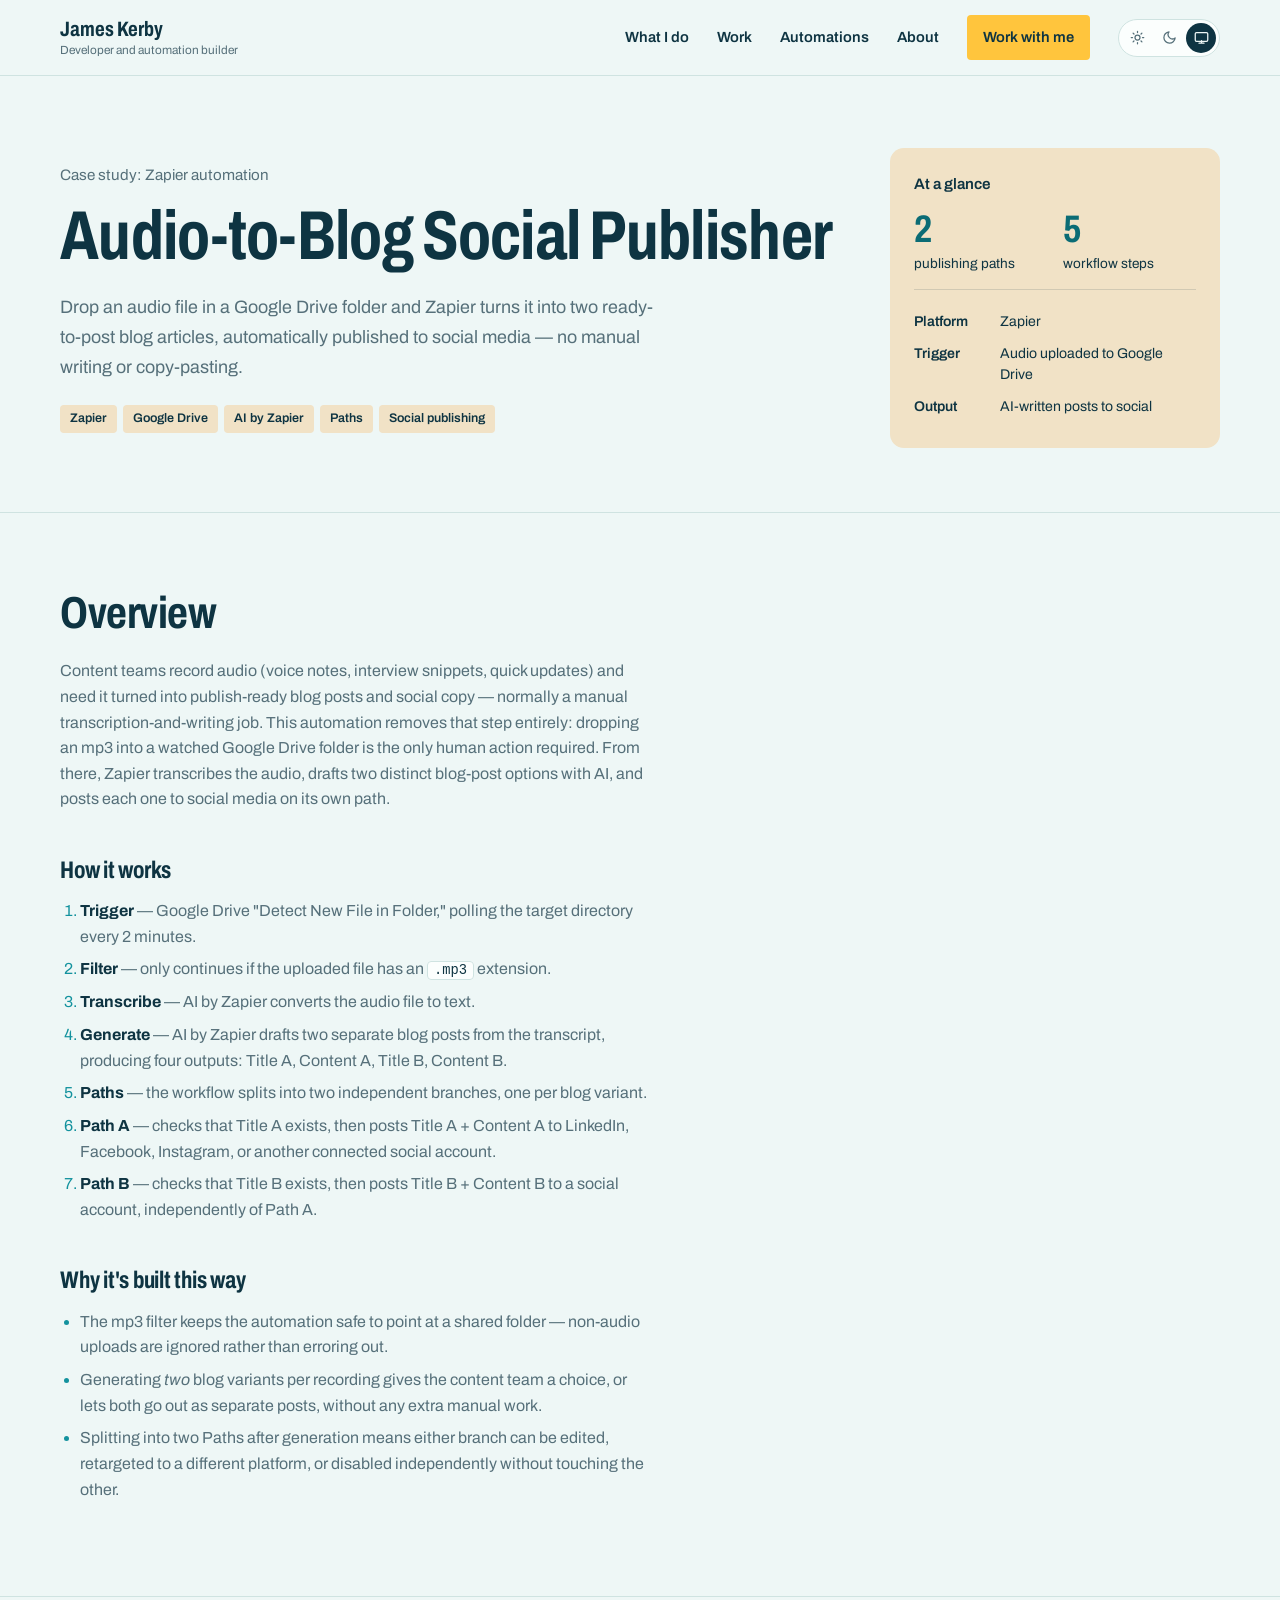
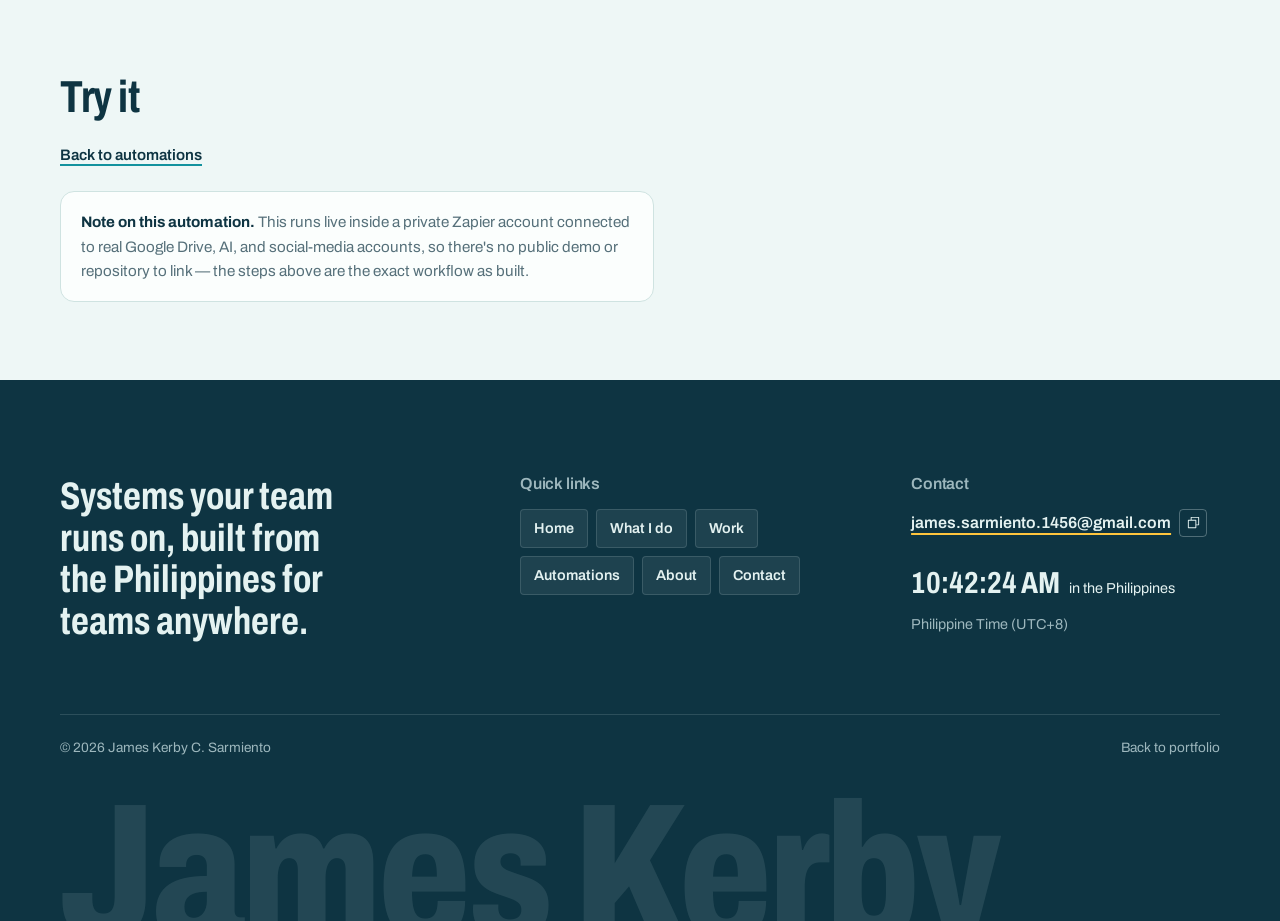
==== commit 63684413: "Give the tools strip a sand tint in light mode Matches the contact card so the strip stands apart fr" ====
--- a/projects/auto-audioblog.html
+++ b/projects/auto-audioblog.html
@@ -11,9 +11,9 @@
 <link rel="preconnect" href="https://fonts.googleapis.com">
 <link rel="preconnect" href="https://fonts.gstatic.com" crossorigin>
 <link href="https://fonts.googleapis.com/css2?family=Archivo:wdth,wght@62..125,400..800&display=swap" rel="stylesheet">
-<link rel="stylesheet" href="../css/home.css?v=20261009f">
-<link rel="stylesheet" href="../css/case-study.css?v=20261009f">
-<script src="../js/portfolio.js?v=20261009f" defer></script>
+<link rel="stylesheet" href="../css/home.css?v=20261009i">
+<link rel="stylesheet" href="../css/case-study.css?v=20261009i">
+<script src="../js/portfolio.js?v=20261009i" defer></script>
 </head>
 <body class="case-study">
 
--- a/css/home.css
+++ b/css/home.css
@@ -1,10 +1,10 @@
 /* ---- tokens: "sunny beach day" — seafoam page, deep-sea ink, lagoon = routed/done, sun = action + in progress, sand = soft panels ---- */
 :root{--max:1160px;--r-sm:4px;--r-lg:14px;
---bg:#EEF7F6;--surface:#FBFEFD;--sand:#F1E2C6;--text:#0E3442;--muted:#56707A;--line:#CFE3E1;--lagoon:#13929E;--lagoon-ink:#0B6C75;--sun:#FFC53D;--sun-hover:#FFD467;--sun-soft:#FFF0C4;--on-sun:#0E3442;--muted-on-sand:#4A6169;--media-bg:#DCEBEA;
+--bg:#EEF7F6;--marquee-bg:#F1E2C6;--surface:#FBFEFD;--sand:#F1E2C6;--text:#0E3442;--muted:#56707A;--line:#CFE3E1;--lagoon:#13929E;--lagoon-ink:#0B6C75;--sun:#FFC53D;--sun-hover:#FFD467;--sun-soft:#FFF0C4;--on-sun:#0E3442;--muted-on-sand:#4A6169;--media-bg:#DCEBEA;
 --header-bg:rgba(238,247,246,.92);--shadow:0 18px 40px rgba(14,52,66,.14);
 --accent-ink:var(--lagoon-ink);--icon-bg:var(--sun-soft);--orange:var(--sun);--surface-2:var(--bg);--line-2:var(--line);--radius:var(--r-lg)}
-:root[data-theme="dark"]{--bg:#0B2530;--surface:#10303C;--sand:#173A47;--text:#E4F2F1;--muted:#9DB7BD;--muted-on-sand:#9DB7BD;--line:#1E4352;--lagoon:#3CC3CC;--lagoon-ink:#6BD6DC;--sun-soft:rgba(255,197,61,.16);--media-bg:#143643;--header-bg:rgba(11,37,48,.9);--shadow:0 18px 40px rgba(0,0,0,.35);--footer-bg:#061A22}
-@media(prefers-color-scheme:dark){:root[data-theme="system"]{--bg:#0B2530;--surface:#10303C;--sand:#173A47;--text:#E4F2F1;--muted:#9DB7BD;--muted-on-sand:#9DB7BD;--line:#1E4352;--lagoon:#3CC3CC;--lagoon-ink:#6BD6DC;--sun-soft:rgba(255,197,61,.16);--media-bg:#143643;--header-bg:rgba(11,37,48,.9);--shadow:0 18px 40px rgba(0,0,0,.35);--footer-bg:#061A22}}
+:root[data-theme="dark"]{--bg:#0B2530;--surface:#10303C;--sand:#173A47;--text:#E4F2F1;--muted:#9DB7BD;--muted-on-sand:#9DB7BD;--line:#1E4352;--lagoon:#3CC3CC;--lagoon-ink:#6BD6DC;--sun-soft:rgba(255,197,61,.16);--media-bg:#143643;--header-bg:rgba(11,37,48,.9);--shadow:0 18px 40px rgba(0,0,0,.35);--footer-bg:#061A22;--marquee-bg:#FFFFFF}
+@media(prefers-color-scheme:dark){:root[data-theme="system"]{--bg:#0B2530;--surface:#10303C;--sand:#173A47;--text:#E4F2F1;--muted:#9DB7BD;--muted-on-sand:#9DB7BD;--line:#1E4352;--lagoon:#3CC3CC;--lagoon-ink:#6BD6DC;--sun-soft:rgba(255,197,61,.16);--media-bg:#143643;--header-bg:rgba(11,37,48,.9);--shadow:0 18px 40px rgba(0,0,0,.35);--footer-bg:#061A22;--marquee-bg:#FFFFFF}}
 
 /* ---- base + type (Archivo; condensed width for headings and step names) ---- */
 *{box-sizing:border-box}html{scroll-behavior:smooth}body{margin:0;color:var(--text);background:var(--bg);font:400 16px/1.6 Archivo,system-ui,sans-serif}a{color:inherit;text-decoration:none}img{display:block;max-width:100%}button{font:inherit}h1,h2,h3,p,dl,dd{margin-top:0}
@@ -71,7 +71,7 @@
 
 /* ---- tool logo marquee (under the hero) ---- */
 .tool-strip{display:grid;grid-template-columns:auto minmax(0,1fr);align-items:center;gap:20px;padding:12px 12px 12px 24px;margin:-36px 0 72px;background:var(--surface);border:1px solid var(--line);border-radius:18px;box-shadow:var(--shadow)}.tool-strip-label{margin:0;padding-right:20px;border-right:1px solid var(--line);font-weight:600;line-height:1.3;white-space:nowrap}.tool-strip-label span{display:block;font-size:.8rem;font-weight:500;color:var(--lagoon-ink)}
-.tool-marquee{background:#FFFFFF;color:#0E3442;border:1px solid rgba(14,52,66,.12);border-radius:12px;overflow:hidden;-webkit-mask-image:linear-gradient(90deg,transparent,#000 6%,#000 94%,transparent);mask-image:linear-gradient(90deg,transparent,#000 6%,#000 94%,transparent)}.tool-track{display:flex;width:max-content;padding:14px 0;animation:tool-scroll 70s linear infinite}.tool-marquee:hover .tool-track{animation-play-state:paused}.tool-track ul{display:flex;align-items:center;margin:0;padding:0;list-style:none}.tool-track li{display:flex;align-items:center;gap:10px;padding:0 40px;border-left:1px solid rgba(14,52,66,.14);font-size:.88rem;font-weight:600;white-space:nowrap}.tool-logo{flex:none;display:block;width:22px;height:22px;object-fit:contain}@keyframes tool-scroll{to{transform:translateX(-50%)}}
+.tool-marquee{background:var(--marquee-bg);color:#0E3442;border:1px solid rgba(14,52,66,.16);border-radius:12px;overflow:hidden;-webkit-mask-image:linear-gradient(90deg,transparent,#000 6%,#000 94%,transparent);mask-image:linear-gradient(90deg,transparent,#000 6%,#000 94%,transparent)}.tool-track{display:flex;width:max-content;padding:14px 0;animation:tool-scroll 70s linear infinite}.tool-marquee:hover .tool-track{animation-play-state:paused}.tool-track ul{display:flex;align-items:center;margin:0;padding:0;list-style:none}.tool-track li{display:flex;align-items:center;gap:10px;padding:0 40px;border-left:1px solid rgba(14,52,66,.14);font-size:.88rem;font-weight:600;white-space:nowrap}.tool-logo{flex:none;display:block;width:22px;height:22px;object-fit:contain}@keyframes tool-scroll{to{transform:translateX(-50%)}}
 :root[data-layout="dashboard"] .tool-strip{margin:20px 0 8px;box-shadow:none}
 @media(max-width:760px){.tool-strip{grid-template-columns:1fr;gap:12px;padding:14px;margin:-24px 0 56px}.tool-strip-label{padding:0 0 12px;border-right:0;border-bottom:1px solid var(--line)}.tool-track li{padding:0 28px}.tool-logo{width:20px;height:20px}}
 @media(prefers-reduced-motion:reduce){.tool-marquee{-webkit-mask-image:none;mask-image:none}.tool-track{animation:none;width:auto}.tool-track ul{flex-wrap:wrap;justify-content:center;gap:16px 32px;padding:0 16px}.tool-track li{padding:0;border-left:0}.tool-track ul[aria-hidden]{display:none}}
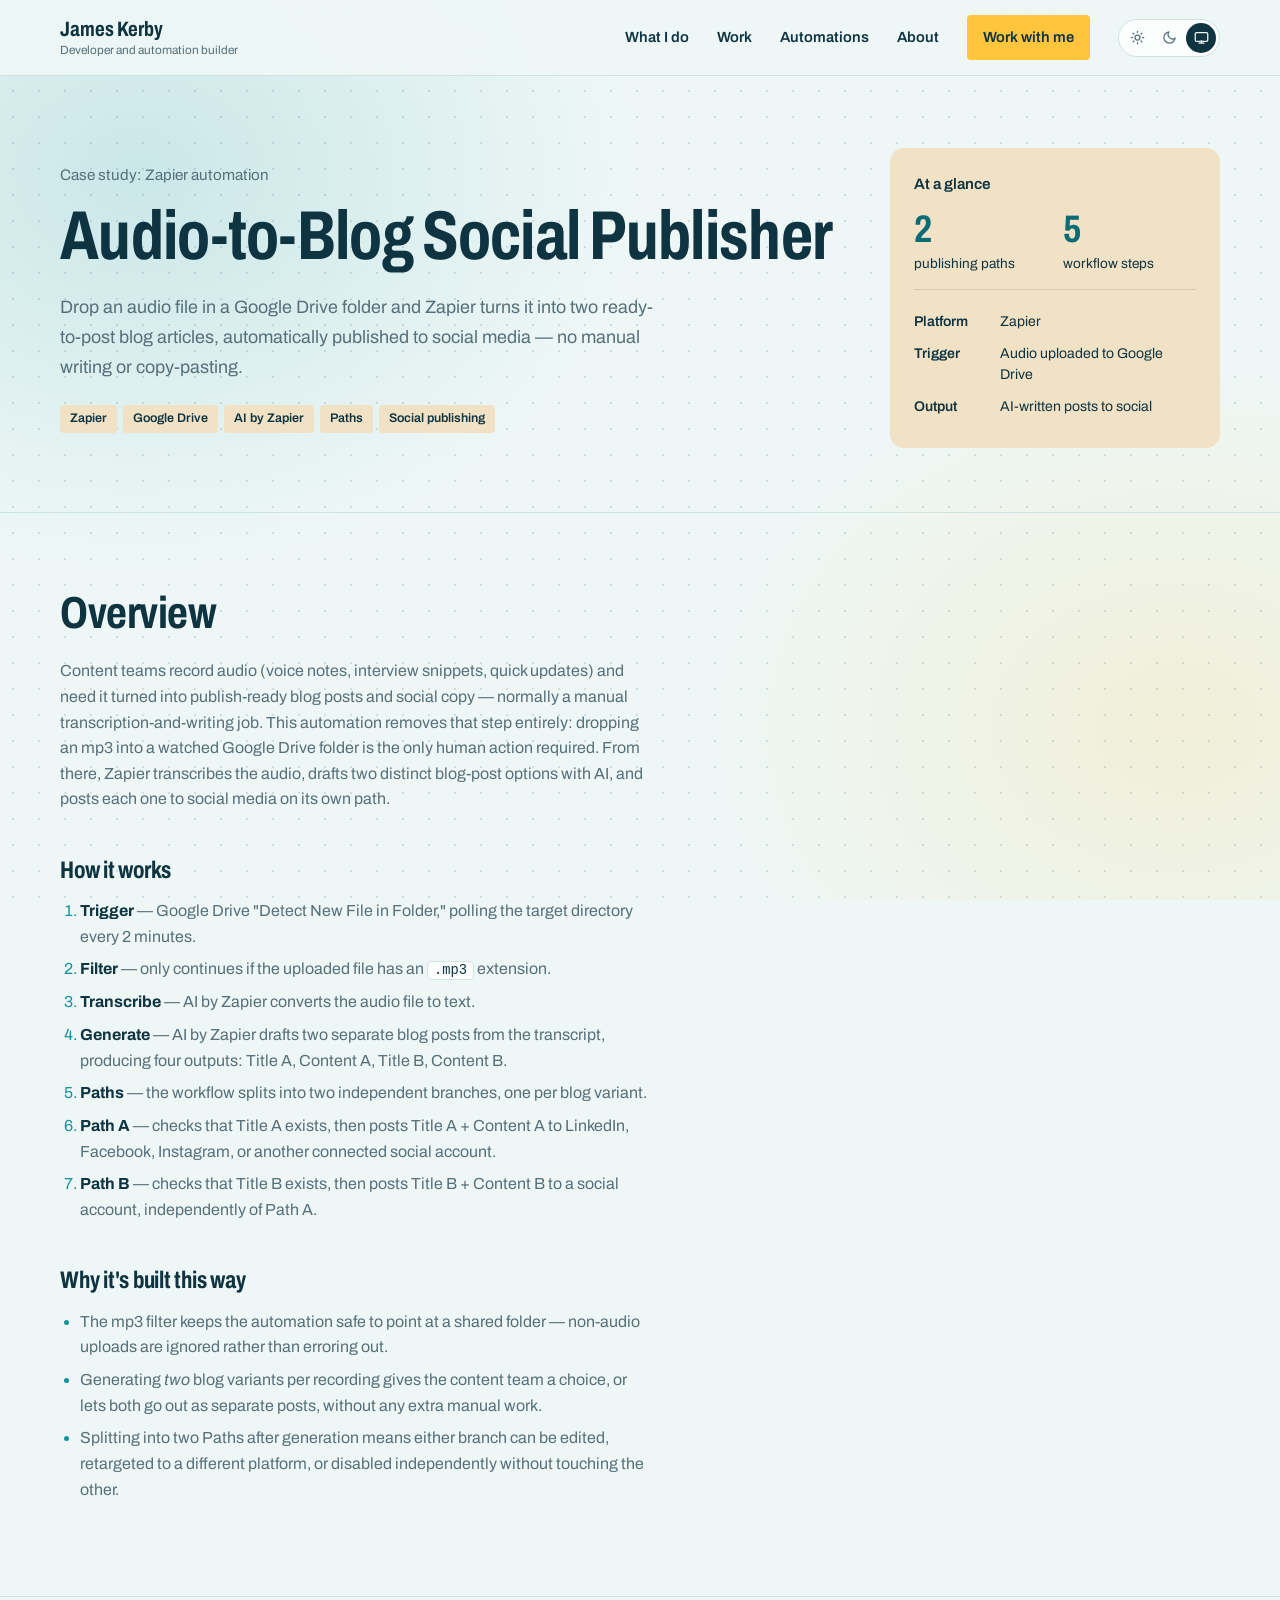
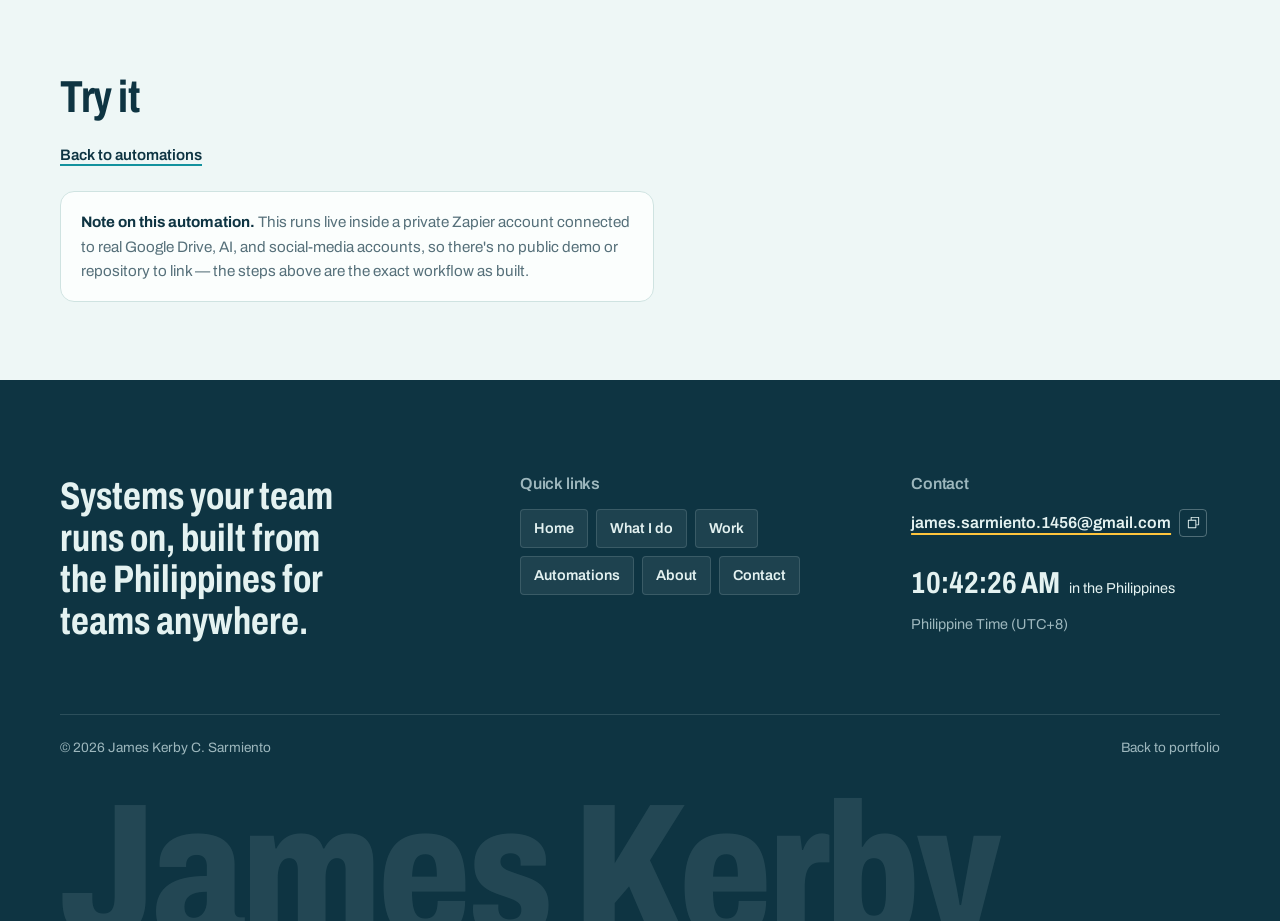
==== commit 87f77415: "Add a living dot-grid background with a cursor glow A fixed layer behind every page draws a faint do" ====
--- a/projects/auto-audioblog.html
+++ b/projects/auto-audioblog.html
@@ -11,9 +11,9 @@
 <link rel="preconnect" href="https://fonts.googleapis.com">
 <link rel="preconnect" href="https://fonts.gstatic.com" crossorigin>
 <link href="https://fonts.googleapis.com/css2?family=Archivo:wdth,wght@62..125,400..800&display=swap" rel="stylesheet">
-<link rel="stylesheet" href="../css/home.css?v=20261009i">
-<link rel="stylesheet" href="../css/case-study.css?v=20261009i">
-<script src="../js/portfolio.js?v=20261009i" defer></script>
+<link rel="stylesheet" href="../css/home.css?v=20261009j">
+<link rel="stylesheet" href="../css/case-study.css?v=20261009j">
+<script src="../js/portfolio.js?v=20261009j" defer></script>
 </head>
 <body class="case-study">
 
--- a/css/home.css
+++ b/css/home.css
@@ -1,10 +1,10 @@
 /* ---- tokens: "sunny beach day" — seafoam page, deep-sea ink, lagoon = routed/done, sun = action + in progress, sand = soft panels ---- */
 :root{--max:1160px;--r-sm:4px;--r-lg:14px;
---bg:#EEF7F6;--marquee-bg:#F1E2C6;--surface:#FBFEFD;--sand:#F1E2C6;--text:#0E3442;--muted:#56707A;--line:#CFE3E1;--lagoon:#13929E;--lagoon-ink:#0B6C75;--sun:#FFC53D;--sun-hover:#FFD467;--sun-soft:#FFF0C4;--on-sun:#0E3442;--muted-on-sand:#4A6169;--media-bg:#DCEBEA;
+--bg:#EEF7F6;--marquee-bg:#F1E2C6;--grid-dot:rgba(14,52,66,.13);--wash-a:rgba(19,146,158,.16);--wash-b:rgba(255,197,61,.16);--surface:#FBFEFD;--sand:#F1E2C6;--text:#0E3442;--muted:#56707A;--line:#CFE3E1;--lagoon:#13929E;--lagoon-ink:#0B6C75;--sun:#FFC53D;--sun-hover:#FFD467;--sun-soft:#FFF0C4;--on-sun:#0E3442;--muted-on-sand:#4A6169;--media-bg:#DCEBEA;
 --header-bg:rgba(238,247,246,.92);--shadow:0 18px 40px rgba(14,52,66,.14);
 --accent-ink:var(--lagoon-ink);--icon-bg:var(--sun-soft);--orange:var(--sun);--surface-2:var(--bg);--line-2:var(--line);--radius:var(--r-lg)}
-:root[data-theme="dark"]{--bg:#0B2530;--surface:#10303C;--sand:#173A47;--text:#E4F2F1;--muted:#9DB7BD;--muted-on-sand:#9DB7BD;--line:#1E4352;--lagoon:#3CC3CC;--lagoon-ink:#6BD6DC;--sun-soft:rgba(255,197,61,.16);--media-bg:#143643;--header-bg:rgba(11,37,48,.9);--shadow:0 18px 40px rgba(0,0,0,.35);--footer-bg:#061A22;--marquee-bg:#FFFFFF}
-@media(prefers-color-scheme:dark){:root[data-theme="system"]{--bg:#0B2530;--surface:#10303C;--sand:#173A47;--text:#E4F2F1;--muted:#9DB7BD;--muted-on-sand:#9DB7BD;--line:#1E4352;--lagoon:#3CC3CC;--lagoon-ink:#6BD6DC;--sun-soft:rgba(255,197,61,.16);--media-bg:#143643;--header-bg:rgba(11,37,48,.9);--shadow:0 18px 40px rgba(0,0,0,.35);--footer-bg:#061A22;--marquee-bg:#FFFFFF}}
+:root[data-theme="dark"]{--bg:#0B2530;--surface:#10303C;--sand:#173A47;--text:#E4F2F1;--muted:#9DB7BD;--muted-on-sand:#9DB7BD;--line:#1E4352;--lagoon:#3CC3CC;--lagoon-ink:#6BD6DC;--sun-soft:rgba(255,197,61,.16);--media-bg:#143643;--header-bg:rgba(11,37,48,.9);--shadow:0 18px 40px rgba(0,0,0,.35);--footer-bg:#061A22;--marquee-bg:#FFFFFF;--grid-dot:rgba(228,242,241,.08);--wash-a:rgba(60,195,204,.10);--wash-b:rgba(255,197,61,.06)}
+@media(prefers-color-scheme:dark){:root[data-theme="system"]{--bg:#0B2530;--surface:#10303C;--sand:#173A47;--text:#E4F2F1;--muted:#9DB7BD;--muted-on-sand:#9DB7BD;--line:#1E4352;--lagoon:#3CC3CC;--lagoon-ink:#6BD6DC;--sun-soft:rgba(255,197,61,.16);--media-bg:#143643;--header-bg:rgba(11,37,48,.9);--shadow:0 18px 40px rgba(0,0,0,.35);--footer-bg:#061A22;--marquee-bg:#FFFFFF;--grid-dot:rgba(228,242,241,.08);--wash-a:rgba(60,195,204,.10);--wash-b:rgba(255,197,61,.06)}}
 
 /* ---- base + type (Archivo; condensed width for headings and step names) ---- */
 *{box-sizing:border-box}html{scroll-behavior:smooth}body{margin:0;color:var(--text);background:var(--bg);font:400 16px/1.6 Archivo,system-ui,sans-serif}a{color:inherit;text-decoration:none}img{display:block;max-width:100%}button{font:inherit}h1,h2,h3,p,dl,dd{margin-top:0}
@@ -75,6 +75,10 @@
 :root[data-layout="dashboard"] .tool-strip{margin:20px 0 8px;box-shadow:none}
 @media(max-width:760px){.tool-strip{grid-template-columns:1fr;gap:12px;padding:14px;margin:-24px 0 56px}.tool-strip-label{padding:0 0 12px;border-right:0;border-bottom:1px solid var(--line)}.tool-track li{padding:0 28px}.tool-logo{width:20px;height:20px}}
 @media(prefers-reduced-motion:reduce){.tool-marquee{-webkit-mask-image:none;mask-image:none}.tool-track{animation:none;width:auto}.tool-track ul{flex-wrap:wrap;justify-content:center;gap:16px 32px;padding:0 16px}.tool-track li{padding:0;border-left:0}.tool-track ul[aria-hidden]{display:none}}
+/* ---- living background: drifting washes, dot grid, cursor glow (layer added by js/portfolio.js) ---- */
+.bg-fx{position:fixed;inset:0;z-index:-1;pointer-events:none;overflow:hidden;background:var(--bg)}.bg-fx:before{content:"";position:absolute;inset:-20%;background:radial-gradient(40% 45% at 22% 28%,var(--wash-a),transparent 70%),radial-gradient(38% 42% at 80% 72%,var(--wash-b),transparent 70%);animation:bg-drift 40s ease-in-out infinite alternate}.bg-fx:after{content:"";position:absolute;inset:0;background:radial-gradient(var(--grid-dot) 1.1px,transparent 1.6px) 0 0/26px 26px}.bg-fx-glow{position:absolute;inset:0;opacity:0;transition:opacity .35s;background:radial-gradient(var(--lagoon) 1.3px,transparent 1.8px) 0 0/26px 26px,radial-gradient(260px circle at var(--cx,50%) var(--cy,50%),var(--wash-a),transparent 70%);-webkit-mask:radial-gradient(240px circle at var(--cx,50%) var(--cy,50%),#000,transparent);mask:radial-gradient(240px circle at var(--cx,50%) var(--cy,50%),#000,transparent)}.bg-fx.live .bg-fx-glow{opacity:1}@keyframes bg-drift{50%{transform:translate(4%,3%) scale(1.06)}to{transform:translate(-3%,5%) scale(.97)}}
+@media(min-width:861px){:root[data-layout="dashboard"] main{background:transparent}:root[data-layout="dashboard"] .bg-fx{inset:12px 12px 12px 272px;border-radius:18px}}
+@media(prefers-reduced-motion:reduce){.bg-fx:before{animation:none}}
 /* ---- scroll effects: every hidden/animated state is gated behind html[data-fx="on"] (set by js/portfolio.js) ---- */
 .scroll-progress{position:absolute;left:0;right:0;bottom:-1px;height:3px;background:var(--sun);transform:scaleX(0);transform-origin:left;pointer-events:none}
 :root[data-fx="on"] .section{overflow-x:clip}
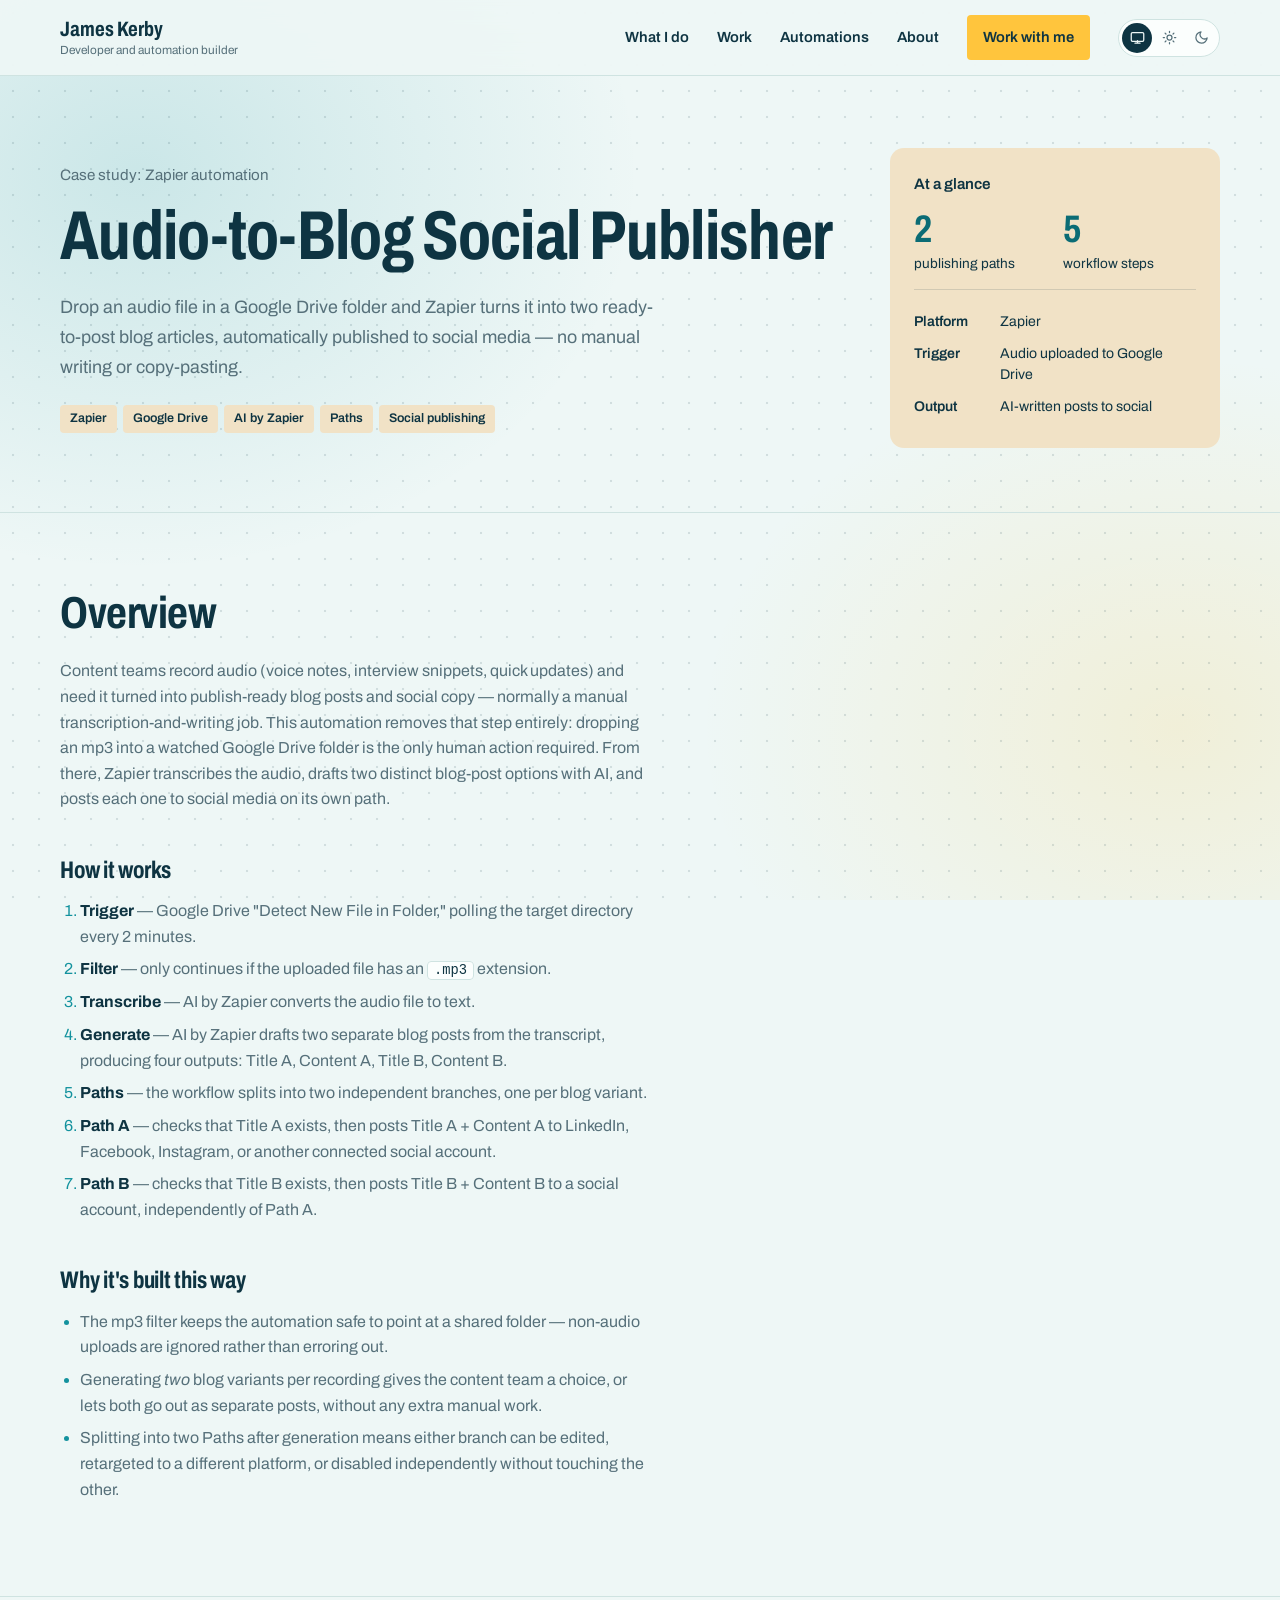
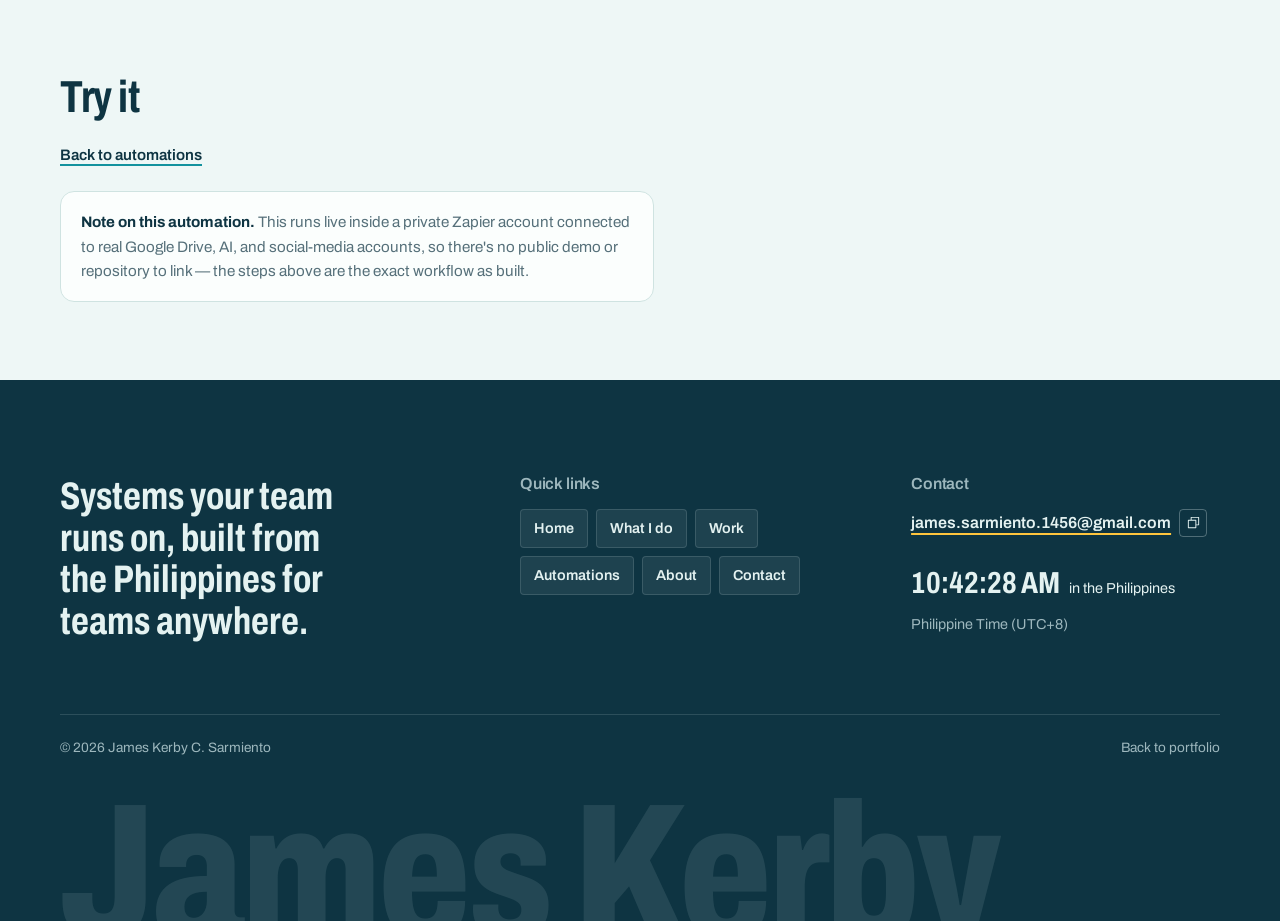
==== commit a5d86969: "Put System first in the theme switch and fix mobile colors Theme buttons now read System, Light, Dar" ====
--- a/projects/auto-audioblog.html
+++ b/projects/auto-audioblog.html
@@ -4,6 +4,7 @@
 <meta charset="UTF-8">
 <script>(function(){try{var t=localStorage.getItem('portfolio-theme');if(t!=='light'&&t!=='dark')t='system';document.documentElement.setAttribute('data-theme',t);}catch(e){document.documentElement.setAttribute('data-theme','system');}})();</script>
 <meta name="theme-color" content="#EEF7F6">
+<meta name="color-scheme" content="light dark">
 <meta name="viewport" content="width=device-width, initial-scale=1">
 <title>Audio-to-Blog Social Publisher — Case Study — James Kerby C. Sarmiento</title>
 <meta name="description" content="A Zapier automation that transcribes an uploaded audio file, generates two AI blog posts, and auto-publishes each to social media.">
@@ -11,9 +12,9 @@
 <link rel="preconnect" href="https://fonts.googleapis.com">
 <link rel="preconnect" href="https://fonts.gstatic.com" crossorigin>
 <link href="https://fonts.googleapis.com/css2?family=Archivo:wdth,wght@62..125,400..800&display=swap" rel="stylesheet">
-<link rel="stylesheet" href="../css/home.css?v=20261009j">
-<link rel="stylesheet" href="../css/case-study.css?v=20261009j">
-<script src="../js/portfolio.js?v=20261009j" defer></script>
+<link rel="stylesheet" href="../css/home.css?v=20261010">
+<link rel="stylesheet" href="../css/case-study.css?v=20261010">
+<script src="../js/portfolio.js?v=20261010" defer></script>
 </head>
 <body class="case-study">
 
@@ -26,9 +27,9 @@
       <a class="nav-cta" href="../index.html#contact">Work with me</a>
     </nav>
     <div class="theme-switch" role="group" aria-label="Color theme">
+      <button type="button" class="theme-switch-btn" data-theme-btn="system" aria-pressed="true" aria-label="Match system theme" title="System"><svg viewBox="0 0 24 24" fill="none" stroke="currentColor" stroke-width="2" stroke-linecap="round" stroke-linejoin="round"><rect x="2" y="4" width="20" height="14" rx="2"/><path d="M8 21h8M12 17v4"/></svg></button>
       <button type="button" class="theme-switch-btn" data-theme-btn="light" aria-pressed="false" aria-label="Light theme" title="Light"><svg viewBox="0 0 24 24" fill="none" stroke="currentColor" stroke-width="2" stroke-linecap="round"><circle cx="12" cy="12" r="4"/><path d="M12 2v2M12 20v2M4.93 4.93l1.41 1.41M17.66 17.66l1.41 1.41M2 12h2M20 12h2M4.93 19.07l1.41-1.41M17.66 6.34l1.41-1.41"/></svg></button>
       <button type="button" class="theme-switch-btn" data-theme-btn="dark" aria-pressed="false" aria-label="Dark theme" title="Dark"><svg viewBox="0 0 24 24" fill="none" stroke="currentColor" stroke-width="2" stroke-linecap="round" stroke-linejoin="round"><path d="M21 12.79A9 9 0 1 1 11.21 3 7 7 0 0 0 21 12.79z"/></svg></button>
-      <button type="button" class="theme-switch-btn" data-theme-btn="system" aria-pressed="true" aria-label="Match system theme" title="System"><svg viewBox="0 0 24 24" fill="none" stroke="currentColor" stroke-width="2" stroke-linecap="round" stroke-linejoin="round"><rect x="2" y="4" width="20" height="14" rx="2"/><path d="M8 21h8M12 17v4"/></svg></button>
     </div>
     <button class="nav-toggle" type="button" aria-label="Open menu" aria-expanded="false" aria-controls="nav"><span></span><span></span><span></span></button>
   </div>
--- a/css/home.css
+++ b/css/home.css
@@ -1,10 +1,10 @@
 /* ---- tokens: "sunny beach day" — seafoam page, deep-sea ink, lagoon = routed/done, sun = action + in progress, sand = soft panels ---- */
 :root{--max:1160px;--r-sm:4px;--r-lg:14px;
---bg:#EEF7F6;--marquee-bg:#F1E2C6;--grid-dot:rgba(14,52,66,.13);--wash-a:rgba(19,146,158,.16);--wash-b:rgba(255,197,61,.16);--surface:#FBFEFD;--sand:#F1E2C6;--text:#0E3442;--muted:#56707A;--line:#CFE3E1;--lagoon:#13929E;--lagoon-ink:#0B6C75;--sun:#FFC53D;--sun-hover:#FFD467;--sun-soft:#FFF0C4;--on-sun:#0E3442;--muted-on-sand:#4A6169;--media-bg:#DCEBEA;
+--bg:#EEF7F6;color-scheme:light;--marquee-bg:#F1E2C6;--grid-dot:rgba(14,52,66,.13);--wash-a:rgba(19,146,158,.16);--wash-b:rgba(255,197,61,.16);--surface:#FBFEFD;--sand:#F1E2C6;--text:#0E3442;--muted:#56707A;--line:#CFE3E1;--lagoon:#13929E;--lagoon-ink:#0B6C75;--sun:#FFC53D;--sun-hover:#FFD467;--sun-soft:#FFF0C4;--on-sun:#0E3442;--muted-on-sand:#4A6169;--media-bg:#DCEBEA;
 --header-bg:rgba(238,247,246,.92);--shadow:0 18px 40px rgba(14,52,66,.14);
 --accent-ink:var(--lagoon-ink);--icon-bg:var(--sun-soft);--orange:var(--sun);--surface-2:var(--bg);--line-2:var(--line);--radius:var(--r-lg)}
-:root[data-theme="dark"]{--bg:#0B2530;--surface:#10303C;--sand:#173A47;--text:#E4F2F1;--muted:#9DB7BD;--muted-on-sand:#9DB7BD;--line:#1E4352;--lagoon:#3CC3CC;--lagoon-ink:#6BD6DC;--sun-soft:rgba(255,197,61,.16);--media-bg:#143643;--header-bg:rgba(11,37,48,.9);--shadow:0 18px 40px rgba(0,0,0,.35);--footer-bg:#061A22;--marquee-bg:#FFFFFF;--grid-dot:rgba(228,242,241,.08);--wash-a:rgba(60,195,204,.10);--wash-b:rgba(255,197,61,.06)}
-@media(prefers-color-scheme:dark){:root[data-theme="system"]{--bg:#0B2530;--surface:#10303C;--sand:#173A47;--text:#E4F2F1;--muted:#9DB7BD;--muted-on-sand:#9DB7BD;--line:#1E4352;--lagoon:#3CC3CC;--lagoon-ink:#6BD6DC;--sun-soft:rgba(255,197,61,.16);--media-bg:#143643;--header-bg:rgba(11,37,48,.9);--shadow:0 18px 40px rgba(0,0,0,.35);--footer-bg:#061A22;--marquee-bg:#FFFFFF;--grid-dot:rgba(228,242,241,.08);--wash-a:rgba(60,195,204,.10);--wash-b:rgba(255,197,61,.06)}}
+:root[data-theme="dark"]{--bg:#0B2530;--surface:#10303C;--sand:#173A47;--text:#E4F2F1;--muted:#9DB7BD;--muted-on-sand:#9DB7BD;--line:#1E4352;--lagoon:#3CC3CC;--lagoon-ink:#6BD6DC;--sun-soft:rgba(255,197,61,.16);--media-bg:#143643;--header-bg:rgba(11,37,48,.9);--shadow:0 18px 40px rgba(0,0,0,.35);--footer-bg:#061A22;--marquee-bg:#FFFFFF;--grid-dot:rgba(228,242,241,.08);--wash-a:rgba(60,195,204,.10);--wash-b:rgba(255,197,61,.06);color-scheme:dark}
+@media(prefers-color-scheme:dark){:root[data-theme="system"]{--bg:#0B2530;--surface:#10303C;--sand:#173A47;--text:#E4F2F1;--muted:#9DB7BD;--muted-on-sand:#9DB7BD;--line:#1E4352;--lagoon:#3CC3CC;--lagoon-ink:#6BD6DC;--sun-soft:rgba(255,197,61,.16);--media-bg:#143643;--header-bg:rgba(11,37,48,.9);--shadow:0 18px 40px rgba(0,0,0,.35);--footer-bg:#061A22;--marquee-bg:#FFFFFF;--grid-dot:rgba(228,242,241,.08);--wash-a:rgba(60,195,204,.10);--wash-b:rgba(255,197,61,.06);color-scheme:dark}}
 
 /* ---- base + type (Archivo; condensed width for headings and step names) ---- */
 *{box-sizing:border-box}html{scroll-behavior:smooth}body{margin:0;color:var(--text);background:var(--bg);font:400 16px/1.6 Archivo,system-ui,sans-serif}a{color:inherit;text-decoration:none}img{display:block;max-width:100%}button{font:inherit}h1,h2,h3,p,dl,dd{margin-top:0}
